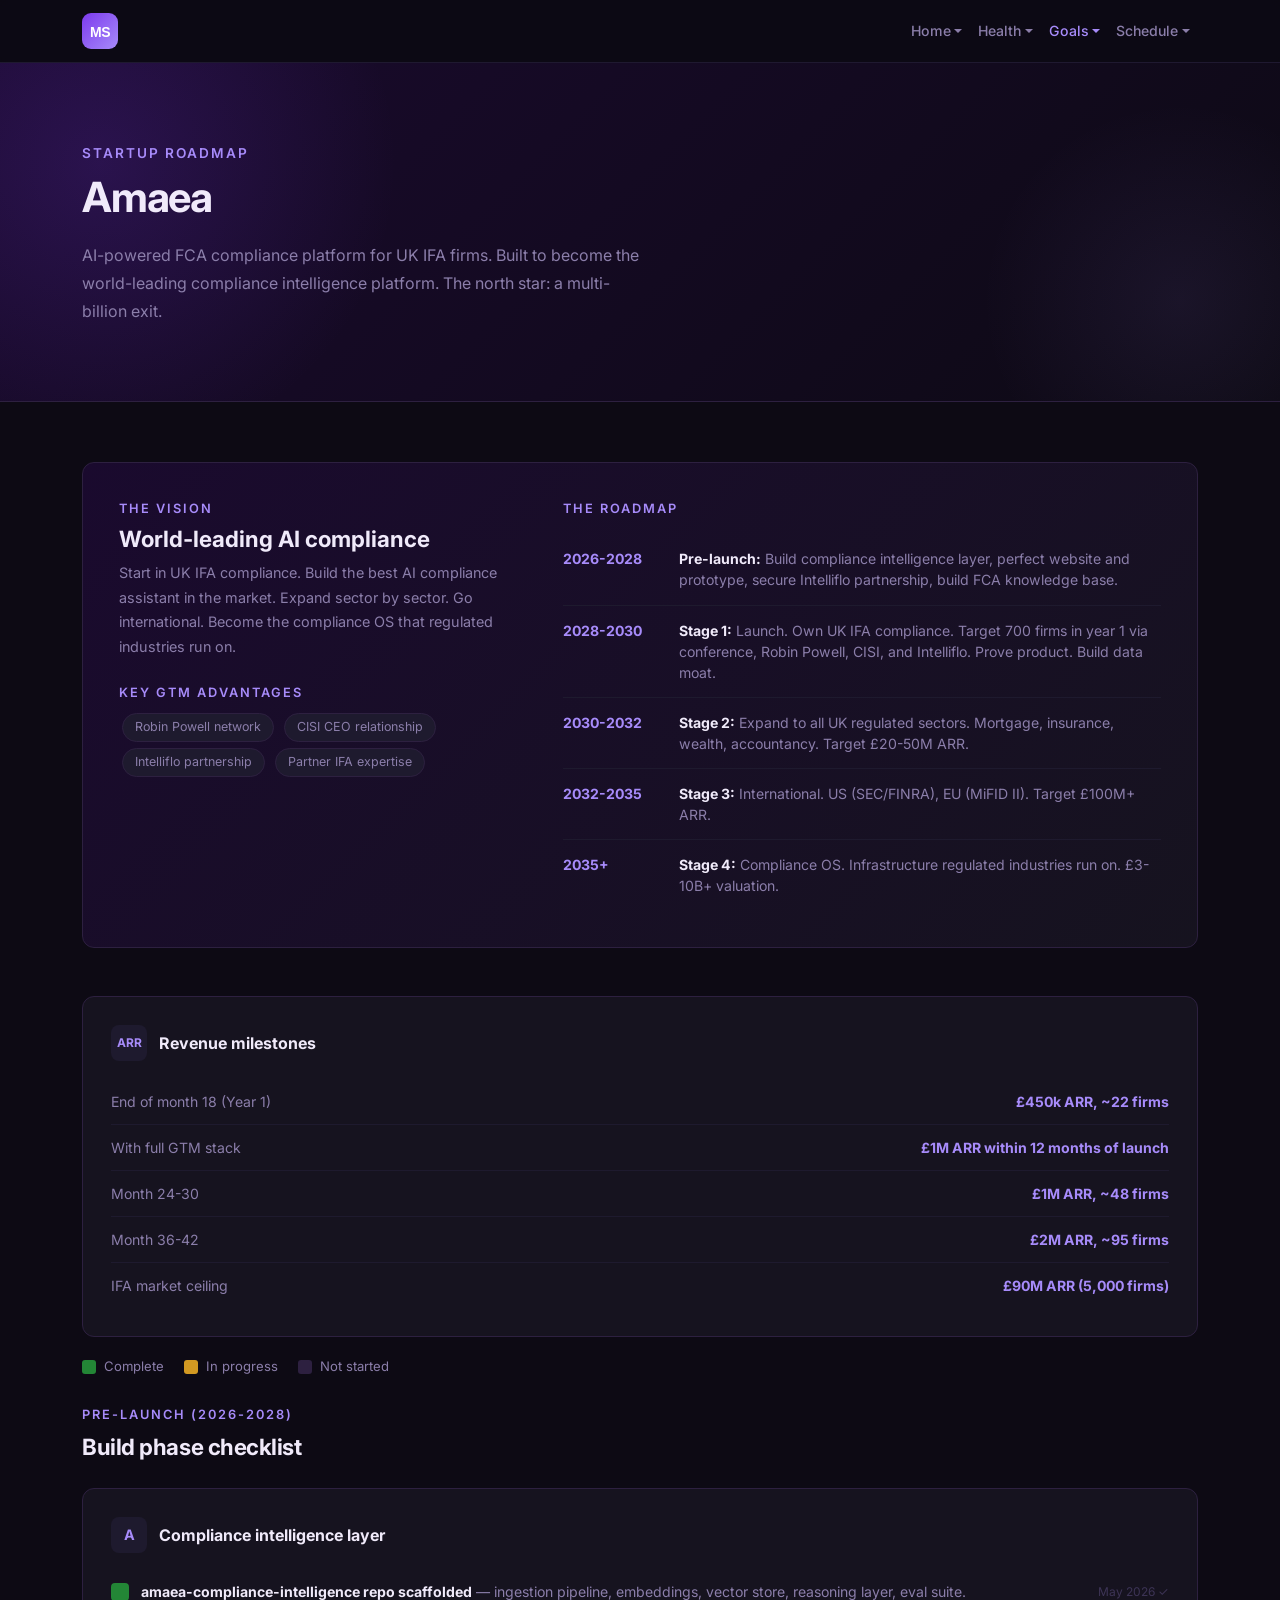
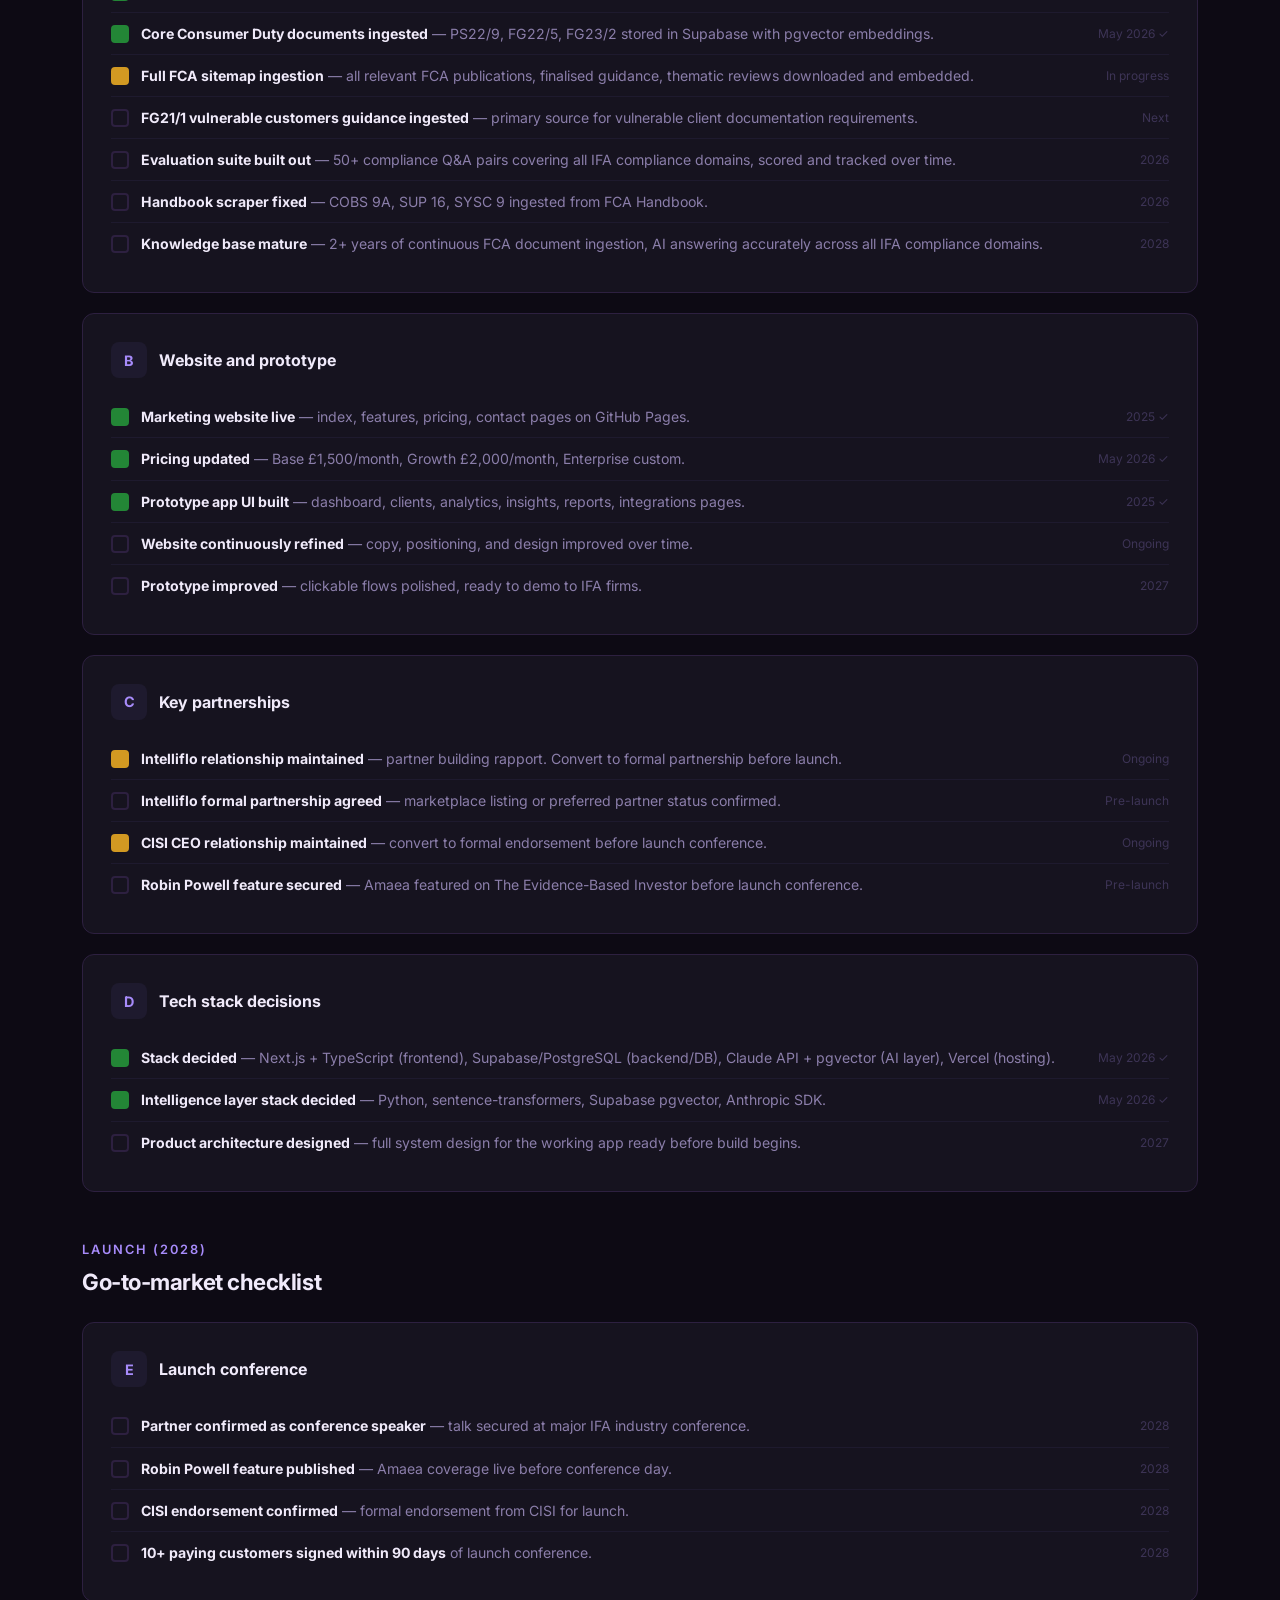
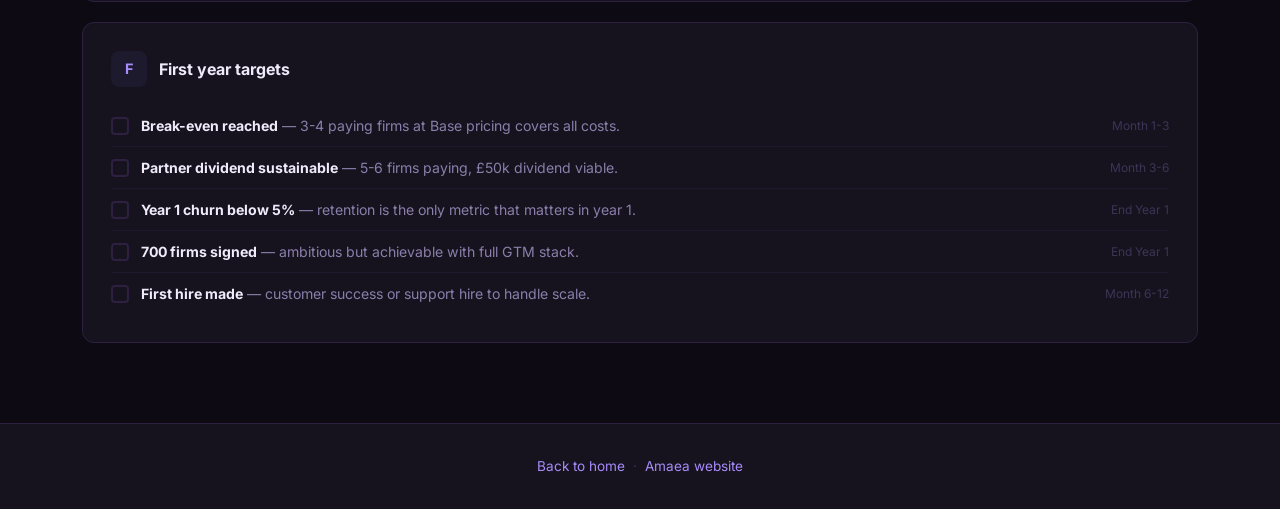
==== amaea.html @ 60f7d94a "Add Amaea goals page, update all navs, horizontal agent scroll, add amaea.md to memory grid" ====
<!DOCTYPE html>
<html lang="en">
<head>
  <meta charset="UTF-8"/>
  <meta name="viewport" content="width=device-width, initial-scale=1.0"/>
  <title>Amaea Goals, Milan Sajiv</title>
  <link rel="icon" href="data:image/svg+xml,<svg xmlns=%22http://www.w3.org/2000/svg%22 viewBox=%220 0 100 100%22><text y=%22.9em%22 font-size=%2290%22>🏦</text></svg>">
  <link href="https://cdn.jsdelivr.net/npm/bootstrap@5.3.0/dist/css/bootstrap.min.css" rel="stylesheet"/>
  <link href="https://fonts.googleapis.com/css2?family=Inter:wght@300;400;600;700&display=swap" rel="stylesheet"/>
  <link href="site.css" rel="stylesheet"/>
  <style>
    body { font-family: 'Inter', sans-serif; background-color: #0d0a14; color: #f0eafa; }
    .navbar { background-color: #16131f; border-bottom: 1px solid #2d2040; }
    .navbar-brand { color: #f0eafa !important; font-weight: 700; }
    .nav-link { color: #8b7eaa !important; font-size: 0.88rem; }
    .nav-link:hover, .nav-link.active { color: #a78bfa !important; }
    .navbar-toggler { border-color: #2d2040 !important; padding: 6px 10px; }
    .dropdown-menu { background-color: #16131f; border: 1px solid #2d2040; border-radius: 8px; padding: 6px; margin-top: 4px; }
    .dropdown-item { color: #8b7eaa; border-radius: 4px; font-size: 0.88rem; padding: 8px 14px; }
    .dropdown-item:hover, .dropdown-item:focus { background-color: #1e1a2e; color: #a78bfa; }
    .hero { background: linear-gradient(135deg, #1a0a2e 0%, #0d0a14 100%); padding: 80px 0 60px; border-bottom: 1px solid #2d2040; }
    .hero .eyebrow { color: #a78bfa; font-size: 0.85rem; font-weight: 600; text-transform: uppercase; letter-spacing: 2px; margin-bottom: 12px; }
    .hero h1 { font-size: 2.6rem; font-weight: 700; }
    .hero p { color: #8b7eaa; font-size: 1rem; max-width: 560px; margin-top: 12px; }
    section { padding: 60px 0; }
    .alt-bg { background-color: #16131f; border-top: 1px solid #2d2040; border-bottom: 1px solid #2d2040; }
    .section-label { color: #a78bfa; font-size: 0.8rem; font-weight: 600; text-transform: uppercase; letter-spacing: 2px; margin-bottom: 6px; }
    .section-title { font-size: 1.7rem; font-weight: 700; margin-bottom: 28px; }
    .checklist-group { background-color: #16131f; border: 1px solid #2d2040; border-radius: 12px; padding: 28px; margin-bottom: 20px; }
    .checklist-group .group-header { display: flex; align-items: center; gap: 12px; margin-bottom: 18px; }
    .group-letter { width: 36px; height: 36px; border-radius: 8px; background-color: #1e1a2e; color: #a78bfa; font-weight: 700; font-size: 0.9rem; display: flex; align-items: center; justify-content: center; flex-shrink: 0; }
    .group-title { font-size: 1rem; font-weight: 700; }
    .check-item { display: flex; align-items: flex-start; gap: 12px; padding: 10px 0; border-bottom: 1px solid #1e1a2e; }
    .check-item:last-child { border-bottom: none; }
    .check-box { width: 18px; height: 18px; border: 2px solid #2d2040; border-radius: 4px; flex-shrink: 0; margin-top: 2px; }
    .check-box.done { background-color: #238636; border-color: #238636; }
    .check-box.progress { background-color: #d29922; border-color: #d29922; }
    .check-text { font-size: 0.88rem; color: #8b7eaa; line-height: 1.5; flex: 1; }
    .check-text strong { color: #f0eafa; }
    .check-date { font-size: 0.75rem; color: #3d3456; white-space: nowrap; margin-left: 8px; margin-top: 2px; }
    .legend { display: flex; gap: 20px; margin-bottom: 28px; }
    .legend-item { display: flex; align-items: center; gap: 8px; font-size: 0.82rem; color: #8b7eaa; }
    .legend-dot { width: 14px; height: 14px; border-radius: 3px; }
    .vision-banner { background: linear-gradient(135deg, #1a0a2e 0%, #16131f 100%); border: 1px solid #2d2040; border-radius: 12px; padding: 36px; margin-bottom: 48px; }
    .vision-banner h2 { font-size: 1.4rem; font-weight: 700; margin-bottom: 4px; }
    .stage-item { display: flex; gap: 16px; padding: 14px 0; border-bottom: 1px solid #1e1a2e; font-size: 0.88rem; }
    .stage-item:last-child { border-bottom: none; }
    .stage-label { color: #a78bfa; font-weight: 700; min-width: 100px; }
    .stage-value { color: #8b7eaa; }
    .stage-value strong { color: #f0eafa; }
    .milestone-tag { background-color: #1e1a2e; color: #8b7eaa; border: 1px solid #2d2040; padding: 4px 12px; border-radius: 20px; font-size: 0.78rem; display: inline-block; margin: 3px; }
    .revenue-row { display: flex; justify-content: space-between; align-items: center; padding: 12px 0; border-bottom: 1px solid #1e1a2e; font-size: 0.88rem; }
    .revenue-row:last-child { border-bottom: none; }
    .revenue-label { color: #8b7eaa; }
    .revenue-value { color: #a78bfa; font-weight: 700; }
    footer { background-color: #16131f; border-top: 1px solid #2d2040; padding: 32px 0; text-align: center; }
    footer p { color: #3d3456; font-size: 0.85rem; margin: 0; }
    footer a { color: #a78bfa; text-decoration: none; }
  </style>
</head>
<body>

<nav class="navbar navbar-expand-lg sticky-top">
  <div class="container">
    <a class="navbar-brand" href="index.html"><svg width="36" height="36" viewBox="0 0 36 36" fill="none" xmlns="http://www.w3.org/2000/svg"><defs><linearGradient id="ms-grad" x1="0" y1="0" x2="36" y2="36" gradientUnits="userSpaceOnUse"><stop offset="0%" stop-color="#7c3aed"/><stop offset="100%" stop-color="#a78bfa"/></linearGradient></defs><rect width="36" height="36" rx="9" fill="url(#ms-grad)"/><text x="18" y="24" text-anchor="middle" fill="white" font-size="14" font-weight="700" font-family="-apple-system,sans-serif" letter-spacing="-0.5">MS</text></svg></a>
    <button class="navbar-toggler" type="button" data-bs-toggle="collapse" data-bs-target="#mainNav">
      <span style="display:block;width:20px;height:2px;background:#f0eafa;margin:4px 0;"></span>
      <span style="display:block;width:20px;height:2px;background:#f0eafa;margin:4px 0;"></span>
      <span style="display:block;width:20px;height:2px;background:#f0eafa;margin:4px 0;"></span>
    </button>
    <div class="collapse navbar-collapse" id="mainNav">
      <ul class="navbar-nav ms-auto">
        <li class="nav-item dropdown">
          <a class="nav-link dropdown-toggle" href="#" data-bs-toggle="dropdown">Home</a>
          <ul class="dropdown-menu dropdown-menu-end">
            <li><a class="dropdown-item" href="index.html">Home</a></li>
            <li><a class="dropdown-item" href="index.html#about">About</a></li>
            <li><a class="dropdown-item" href="index.html#system">AI System</a></li>
            <li><a class="dropdown-item" href="index.html#projects">Projects</a></li>
            <li><a class="dropdown-item" href="index.html#journey">Journey</a></li>
          </ul>
        </li>
        <li class="nav-item dropdown">
          <a class="nav-link dropdown-toggle" href="#" data-bs-toggle="dropdown">Health</a>
          <ul class="dropdown-menu dropdown-menu-end">
            <li><a class="dropdown-item" href="workout.html">Workout</a></li>
            <li><a class="dropdown-item" href="nutrition.html">Nutrition</a></li>
          </ul>
        </li>
        <li class="nav-item dropdown">
          <a class="nav-link dropdown-toggle active" href="#" data-bs-toggle="dropdown">Goals</a>
          <ul class="dropdown-menu dropdown-menu-end">
            <li><a class="dropdown-item" href="goals.html">Goals & Imperial Prep</a></li>
            <li><a class="dropdown-item" href="study.html">Study Plan</a></li>
            <li><a class="dropdown-item" href="amaea.html">Amaea</a></li>
          </ul>
        </li>
        <li class="nav-item dropdown">
          <a class="nav-link dropdown-toggle" href="#" data-bs-toggle="dropdown">Schedule</a>
          <ul class="dropdown-menu dropdown-menu-end">
            <li><a class="dropdown-item" href="schedule.html">Weekly Schedule</a></li>
            <li><a class="dropdown-item" href="progress.html">Progress</a></li>
          </ul>
        </li>
      </ul>
    </div>
  </div>
</nav>

<div class="hero">
  <div class="container">
    <div class="eyebrow">Startup Roadmap</div>
    <h1>Amaea</h1>
    <p>AI-powered FCA compliance platform for UK IFA firms. Built to become the world-leading compliance intelligence platform. The north star: a multi-billion exit.</p>
  </div>
</div>

<section>
  <div class="container">

    <!-- Vision banner -->
    <div class="vision-banner">
      <div class="row g-4">
        <div class="col-lg-5">
          <div class="section-label" style="margin-bottom:8px;">The vision</div>
          <h2>World-leading AI compliance</h2>
          <p style="color:#8b7eaa; font-size:0.9rem; margin-top:8px; line-height:1.7;">Start in UK IFA compliance. Build the best AI compliance assistant in the market. Expand sector by sector. Go international. Become the compliance OS that regulated industries run on.</p>
          <div class="mt-4">
            <div class="section-label" style="margin-bottom:8px;">Key GTM advantages</div>
            <span class="milestone-tag">Robin Powell network</span>
            <span class="milestone-tag">CISI CEO relationship</span>
            <span class="milestone-tag">Intelliflo partnership</span>
            <span class="milestone-tag">Partner IFA expertise</span>
          </div>
        </div>
        <div class="col-lg-7">
          <div class="section-label" style="margin-bottom:16px;">The roadmap</div>
          <div class="stage-item">
            <div class="stage-label">2026-2028</div>
            <div class="stage-value"><strong>Pre-launch:</strong> Build compliance intelligence layer, perfect website and prototype, secure Intelliflo partnership, build FCA knowledge base.</div>
          </div>
          <div class="stage-item">
            <div class="stage-label">2028-2030</div>
            <div class="stage-value"><strong>Stage 1:</strong> Launch. Own UK IFA compliance. Target 700 firms in year 1 via conference, Robin Powell, CISI, and Intelliflo. Prove product. Build data moat.</div>
          </div>
          <div class="stage-item">
            <div class="stage-label">2030-2032</div>
            <div class="stage-value"><strong>Stage 2:</strong> Expand to all UK regulated sectors. Mortgage, insurance, wealth, accountancy. Target £20-50M ARR.</div>
          </div>
          <div class="stage-item">
            <div class="stage-label">2032-2035</div>
            <div class="stage-value"><strong>Stage 3:</strong> International. US (SEC/FINRA), EU (MiFID II). Target £100M+ ARR.</div>
          </div>
          <div class="stage-item">
            <div class="stage-label">2035+</div>
            <div class="stage-value"><strong>Stage 4:</strong> Compliance OS. Infrastructure regulated industries run on. £3-10B+ valuation.</div>
          </div>
        </div>
      </div>
    </div>

    <!-- Revenue milestones -->
    <div class="checklist-group" style="margin-bottom:20px;">
      <div class="group-header"><div class="group-letter" style="font-size:0.75rem;">ARR</div><div class="group-title">Revenue milestones</div></div>
      <div class="revenue-row"><div class="revenue-label">End of month 18 (Year 1)</div><div class="revenue-value">£450k ARR, ~22 firms</div></div>
      <div class="revenue-row"><div class="revenue-label">With full GTM stack</div><div class="revenue-value">£1M ARR within 12 months of launch</div></div>
      <div class="revenue-row"><div class="revenue-label">Month 24-30</div><div class="revenue-value">£1M ARR, ~48 firms</div></div>
      <div class="revenue-row"><div class="revenue-label">Month 36-42</div><div class="revenue-value">£2M ARR, ~95 firms</div></div>
      <div class="revenue-row"><div class="revenue-label">IFA market ceiling</div><div class="revenue-value">£90M ARR (5,000 firms)</div></div>
    </div>

    <!-- Legend -->
    <div class="legend">
      <div class="legend-item"><div class="legend-dot" style="background:#238636;"></div>Complete</div>
      <div class="legend-item"><div class="legend-dot" style="background:#d29922;"></div>In progress</div>
      <div class="legend-item"><div class="legend-dot" style="background:#2d2040;"></div>Not started</div>
    </div>

    <!-- Pre-launch checklist -->
    <div class="section-label">Pre-launch (2026-2028)</div>
    <div class="section-title" style="font-size:1.4rem; margin-bottom:24px;">Build phase checklist</div>

    <div class="checklist-group">
      <div class="group-header"><div class="group-letter">A</div><div class="group-title">Compliance intelligence layer</div></div>
      <div class="check-item"><div class="check-box done"></div><div class="check-text"><strong>amaea-compliance-intelligence repo scaffolded</strong> — ingestion pipeline, embeddings, vector store, reasoning layer, eval suite.</div><div class="check-date">May 2026 ✓</div></div>
      <div class="check-item"><div class="check-box done"></div><div class="check-box done" style="display:none;"></div><div class="check-text"><strong>Core Consumer Duty documents ingested</strong> — PS22/9, FG22/5, FG23/2 stored in Supabase with pgvector embeddings.</div><div class="check-date">May 2026 ✓</div></div>
      <div class="check-item"><div class="check-box progress"></div><div class="check-text"><strong>Full FCA sitemap ingestion</strong> — all relevant FCA publications, finalised guidance, thematic reviews downloaded and embedded.</div><div class="check-date">In progress</div></div>
      <div class="check-item"><div class="check-box"></div><div class="check-text"><strong>FG21/1 vulnerable customers guidance ingested</strong> — primary source for vulnerable client documentation requirements.</div><div class="check-date">Next</div></div>
      <div class="check-item"><div class="check-box"></div><div class="check-text"><strong>Evaluation suite built out</strong> — 50+ compliance Q&A pairs covering all IFA compliance domains, scored and tracked over time.</div><div class="check-date">2026</div></div>
      <div class="check-item"><div class="check-box"></div><div class="check-text"><strong>Handbook scraper fixed</strong> — COBS 9A, SUP 16, SYSC 9 ingested from FCA Handbook.</div><div class="check-date">2026</div></div>
      <div class="check-item"><div class="check-box"></div><div class="check-text"><strong>Knowledge base mature</strong> — 2+ years of continuous FCA document ingestion, AI answering accurately across all IFA compliance domains.</div><div class="check-date">2028</div></div>
    </div>

    <div class="checklist-group">
      <div class="group-header"><div class="group-letter">B</div><div class="group-title">Website and prototype</div></div>
      <div class="check-item"><div class="check-box done"></div><div class="check-text"><strong>Marketing website live</strong> — index, features, pricing, contact pages on GitHub Pages.</div><div class="check-date">2025 ✓</div></div>
      <div class="check-item"><div class="check-box done"></div><div class="check-text"><strong>Pricing updated</strong> — Base £1,500/month, Growth £2,000/month, Enterprise custom.</div><div class="check-date">May 2026 ✓</div></div>
      <div class="check-item"><div class="check-box done"></div><div class="check-text"><strong>Prototype app UI built</strong> — dashboard, clients, analytics, insights, reports, integrations pages.</div><div class="check-date">2025 ✓</div></div>
      <div class="check-item"><div class="check-box"></div><div class="check-text"><strong>Website continuously refined</strong> — copy, positioning, and design improved over time.</div><div class="check-date">Ongoing</div></div>
      <div class="check-item"><div class="check-box"></div><div class="check-text"><strong>Prototype improved</strong> — clickable flows polished, ready to demo to IFA firms.</div><div class="check-date">2027</div></div>
    </div>

    <div class="checklist-group">
      <div class="group-header"><div class="group-letter">C</div><div class="group-title">Key partnerships</div></div>
      <div class="check-item"><div class="check-box progress"></div><div class="check-text"><strong>Intelliflo relationship maintained</strong> — partner building rapport. Convert to formal partnership before launch.</div><div class="check-date">Ongoing</div></div>
      <div class="check-item"><div class="check-box"></div><div class="check-text"><strong>Intelliflo formal partnership agreed</strong> — marketplace listing or preferred partner status confirmed.</div><div class="check-date">Pre-launch</div></div>
      <div class="check-item"><div class="check-box progress"></div><div class="check-text"><strong>CISI CEO relationship maintained</strong> — convert to formal endorsement before launch conference.</div><div class="check-date">Ongoing</div></div>
      <div class="check-item"><div class="check-box"></div><div class="check-text"><strong>Robin Powell feature secured</strong> — Amaea featured on The Evidence-Based Investor before launch conference.</div><div class="check-date">Pre-launch</div></div>
    </div>

    <div class="checklist-group">
      <div class="group-header"><div class="group-letter">D</div><div class="group-title">Tech stack decisions</div></div>
      <div class="check-item"><div class="check-box done"></div><div class="check-text"><strong>Stack decided</strong> — Next.js + TypeScript (frontend), Supabase/PostgreSQL (backend/DB), Claude API + pgvector (AI layer), Vercel (hosting).</div><div class="check-date">May 2026 ✓</div></div>
      <div class="check-item"><div class="check-box done"></div><div class="check-text"><strong>Intelligence layer stack decided</strong> — Python, sentence-transformers, Supabase pgvector, Anthropic SDK.</div><div class="check-date">May 2026 ✓</div></div>
      <div class="check-item"><div class="check-box"></div><div class="check-text"><strong>Product architecture designed</strong> — full system design for the working app ready before build begins.</div><div class="check-date">2027</div></div>
    </div>

    <!-- Launch checklist -->
    <div class="section-label" style="margin-top:48px;">Launch (2028)</div>
    <div class="section-title" style="font-size:1.4rem; margin-bottom:24px;">Go-to-market checklist</div>

    <div class="checklist-group">
      <div class="group-header"><div class="group-letter">E</div><div class="group-title">Launch conference</div></div>
      <div class="check-item"><div class="check-box"></div><div class="check-text"><strong>Partner confirmed as conference speaker</strong> — talk secured at major IFA industry conference.</div><div class="check-date">2028</div></div>
      <div class="check-item"><div class="check-box"></div><div class="check-text"><strong>Robin Powell feature published</strong> — Amaea coverage live before conference day.</div><div class="check-date">2028</div></div>
      <div class="check-item"><div class="check-box"></div><div class="check-text"><strong>CISI endorsement confirmed</strong> — formal endorsement from CISI for launch.</div><div class="check-date">2028</div></div>
      <div class="check-item"><div class="check-box"></div><div class="check-text"><strong>10+ paying customers signed within 90 days</strong> of launch conference.</div><div class="check-date">2028</div></div>
    </div>

    <div class="checklist-group">
      <div class="group-header"><div class="group-letter">F</div><div class="group-title">First year targets</div></div>
      <div class="check-item"><div class="check-box"></div><div class="check-text"><strong>Break-even reached</strong> — 3-4 paying firms at Base pricing covers all costs.</div><div class="check-date">Month 1-3</div></div>
      <div class="check-item"><div class="check-box"></div><div class="check-text"><strong>Partner dividend sustainable</strong> — 5-6 firms paying, £50k dividend viable.</div><div class="check-date">Month 3-6</div></div>
      <div class="check-item"><div class="check-box"></div><div class="check-text"><strong>Year 1 churn below 5%</strong> — retention is the only metric that matters in year 1.</div><div class="check-date">End Year 1</div></div>
      <div class="check-item"><div class="check-box"></div><div class="check-text"><strong>700 firms signed</strong> — ambitious but achievable with full GTM stack.</div><div class="check-date">End Year 1</div></div>
      <div class="check-item"><div class="check-box"></div><div class="check-text"><strong>First hire made</strong> — customer success or support hire to handle scale.</div><div class="check-date">Month 6-12</div></div>
    </div>

  </div>
</section>

<footer>
  <div class="container">
    <p><a href="index.html">Back to home</a> &nbsp;·&nbsp; <a href="https://amaea0002-dev.github.io/webpage" target="_blank">Amaea website</a></p>
  </div>
</footer>

<script src="https://cdn.jsdelivr.net/npm/bootstrap@5.3.0/dist/js/bootstrap.bundle.min.js"></script>
<script src="animations.js"></script>
</body>
</html>
---- site.css ----
/* ===========================
   Milan Sajiv — Shared Styles
   Dark purple · Apple aesthetic
   =========================== */

:root {
  --accent: #a78bfa;
  --accent-deep: #7c3aed;
  --accent-mid: #8b5cf6;
  --bg: #0d0a14;
  --bg-card: #16131f;
  --bg-secondary: #1e1a2e;
  --bg-inner: #120f1c;
  --border: rgba(167, 139, 250, 0.12);
  --border-solid: #2d2040;
  --text: #f0eafa;
  --muted: #8b7eaa;
  --very-muted: #3d3456;
  --success: #b48bfa;
  --warning: #d29922;
  --font: -apple-system, BlinkMacSystemFont, 'SF Pro Display', 'Inter', sans-serif;
}

/* === Reset & Base === */
* { scroll-behavior: smooth; box-sizing: border-box; }
body { font-family: var(--font); background-color: var(--bg); color: var(--text); margin: 0; -webkit-font-smoothing: antialiased; }

/* === Navbar === */
.navbar {
  background-color: rgba(13, 10, 20, 0.82) !important;
  backdrop-filter: saturate(180%) blur(20px);
  -webkit-backdrop-filter: saturate(180%) blur(20px);
  border-bottom: 1px solid var(--border) !important;
  transition: background-color 0.3s ease;
}
.navbar-brand { color: var(--text) !important; font-weight: 700; letter-spacing: -0.02em; }
.nav-link { color: var(--muted) !important; font-size: 0.88rem; font-weight: 500; transition: color 0.2s; }
.nav-link:hover, .nav-link.active { color: var(--accent) !important; }
.navbar-toggler { border-color: var(--border-solid) !important; padding: 6px 10px; }
.dropdown-menu {
  background-color: rgba(22, 19, 31, 0.95);
  backdrop-filter: blur(20px);
  -webkit-backdrop-filter: blur(20px);
  border: 1px solid var(--border);
  border-radius: 12px;
  padding: 8px;
  margin-top: 8px;
  box-shadow: 0 8px 32px rgba(0,0,0,0.4), 0 0 0 1px var(--border);
}
.dropdown-item { color: var(--muted); border-radius: 8px; font-size: 0.88rem; padding: 9px 14px; transition: all 0.15s; font-weight: 500; }
.dropdown-item:hover, .dropdown-item:focus { background-color: var(--bg-secondary); color: var(--accent); }

/* === Hero === */
.hero {
  padding: 110px 0 90px;
  border-bottom: 1px solid var(--border);
  position: relative;
  overflow: hidden;
}
.hero::before {
  content: '';
  position: absolute;
  top: -200px;
  left: -200px;
  width: 600px;
  height: 600px;
  background: radial-gradient(circle, rgba(124, 58, 237, 0.18) 0%, transparent 70%);
  pointer-events: none;
}
.hero::after {
  content: '';
  position: absolute;
  bottom: -100px;
  right: -100px;
  width: 400px;
  height: 400px;
  background: radial-gradient(circle, rgba(167, 139, 250, 0.08) 0%, transparent 70%);
  pointer-events: none;
}
.hero .eyebrow {
  color: var(--accent);
  font-size: 0.82rem;
  font-weight: 600;
  text-transform: uppercase;
  letter-spacing: 3px;
  margin-bottom: 16px;
}
.hero h1 {
  font-size: 3.4rem;
  font-weight: 700;
  line-height: 1.1;
  letter-spacing: -0.03em;
  margin-bottom: 20px;
}
.hero h1 span { color: var(--accent); }
.hero p { font-size: 1.1rem; color: var(--muted); max-width: 560px; line-height: 1.75; }

/* === Sections === */
section { padding: 80px 0; }
.alt-bg { background-color: var(--bg-card); border-top: 1px solid var(--border); border-bottom: 1px solid var(--border); }
.section-label { color: var(--accent); font-size: 0.78rem; font-weight: 600; text-transform: uppercase; letter-spacing: 3px; margin-bottom: 8px; }
.section-title { font-size: 2rem; font-weight: 700; letter-spacing: -0.02em; margin-bottom: 8px; }
.section-sub { color: var(--muted); font-size: 0.95rem; margin-bottom: 48px; }

/* === Cards === */
.card-dark {
  background-color: var(--bg-card);
  border: 1px solid var(--border);
  border-radius: 16px;
  padding: 28px;
  height: 100%;
  transition: border-color 0.3s ease, transform 0.3s ease, box-shadow 0.3s ease;
}
.card-dark:hover {
  border-color: rgba(167, 139, 250, 0.35);
  transform: translateY(-2px);
  box-shadow: 0 8px 32px rgba(124, 58, 237, 0.12);
}
.card-dark h3 { color: var(--text); font-weight: 600; letter-spacing: -0.01em; }
.card-dark p, .card-dark li { color: var(--muted); font-size: 0.9rem; line-height: 1.65; }
.card-label { color: var(--accent); font-size: 0.72rem; font-weight: 600; text-transform: uppercase; letter-spacing: 2px; margin-bottom: 8px; }

/* === Buttons === */
.btn-main {
  background: linear-gradient(135deg, var(--accent-deep) 0%, var(--accent-mid) 100%);
  border: none;
  color: #fff;
  padding: 12px 28px;
  border-radius: 980px;
  font-weight: 600;
  text-decoration: none;
  display: inline-block;
  margin-right: 12px;
  font-size: 0.92rem;
  letter-spacing: -0.01em;
  transition: all 0.3s cubic-bezier(0.16, 1, 0.3, 1);
  box-shadow: 0 0 20px rgba(124, 58, 237, 0.3);
}
.btn-main:hover {
  color: #fff;
  transform: scale(1.03);
  box-shadow: 0 0 30px rgba(124, 58, 237, 0.45);
}
.btn-ghost {
  background-color: transparent;
  border: 1px solid var(--border-solid);
  color: var(--text);
  padding: 12px 28px;
  border-radius: 980px;
  font-weight: 600;
  text-decoration: none;
  display: inline-block;
  font-size: 0.92rem;
  letter-spacing: -0.01em;
  transition: all 0.3s cubic-bezier(0.16, 1, 0.3, 1);
}
.btn-ghost:hover { background-color: var(--bg-secondary); color: var(--accent); border-color: var(--accent); }

/* === Stat strip === */
.stat-strip { background-color: var(--bg-card); border-top: 1px solid var(--border); border-bottom: 1px solid var(--border); padding: 44px 0; }
.stat-box { text-align: center; }
.stat-box .number { font-size: 2.4rem; font-weight: 700; color: var(--accent); letter-spacing: -0.03em; }
.stat-box .label { color: var(--muted); font-size: 0.82rem; margin-top: 6px; }

/* === Badge tags === */
.badge-tech { background-color: var(--bg-secondary); color: var(--muted); border: 1px solid var(--border-solid); padding: 5px 13px; border-radius: 980px; font-size: 0.78rem; display: inline-block; margin: 3px; font-weight: 500; }
.agent-tag { background-color: var(--bg-inner); border: 1px solid var(--border-solid); color: var(--muted); padding: 3px 10px; border-radius: 6px; font-size: 0.75rem; margin-right: 4px; margin-bottom: 4px; display: inline-block; }

/* === Scroll animations === */
.fade-up {
  opacity: 0;
  transform: translateY(28px);
  transition: opacity 0.75s cubic-bezier(0.16, 1, 0.3, 1), transform 0.75s cubic-bezier(0.16, 1, 0.3, 1);
}
.fade-up.visible { opacity: 1; transform: translateY(0); }

.fade-in {
  opacity: 0;
  transition: opacity 0.85s ease;
}
.fade-in.visible { opacity: 1; }

/* Stagger children */
.stagger > *:nth-child(1) { transition-delay: 0s; }
.stagger > *:nth-child(2) { transition-delay: 0.08s; }
.stagger > *:nth-child(3) { transition-delay: 0.16s; }
.stagger > *:nth-child(4) { transition-delay: 0.24s; }
.stagger > *:nth-child(5) { transition-delay: 0.32s; }

/* === Footer === */
footer { background-color: var(--bg-card); border-top: 1px solid var(--border); padding: 48px 0; }
footer p { color: var(--very-muted); font-size: 0.85rem; margin: 0; }
footer a { color: var(--accent); text-decoration: none; transition: opacity 0.2s; }
footer a:hover { opacity: 0.7; }

/* === Shared hero (non-index pages) === */
.hero-sub { padding: 80px 0 60px; border-bottom: 1px solid var(--border); position: relative; overflow: hidden; }
.hero-sub::before { content: ''; position: absolute; top: -150px; left: -100px; width: 400px; height: 400px; background: radial-gradient(circle, rgba(124, 58, 237, 0.12) 0%, transparent 70%); pointer-events: none; }

/* === Shared nav bar for non-index (sub-page hero) === */
.hero-sub .eyebrow { color: var(--accent); font-size: 0.82rem; font-weight: 600; text-transform: uppercase; letter-spacing: 3px; margin-bottom: 12px; }
.hero-sub h1 { font-size: 2.8rem; font-weight: 700; letter-spacing: -0.03em; }
.hero-sub p { color: var(--muted); font-size: 1rem; max-width: 560px; margin-top: 12px; line-height: 1.7; }
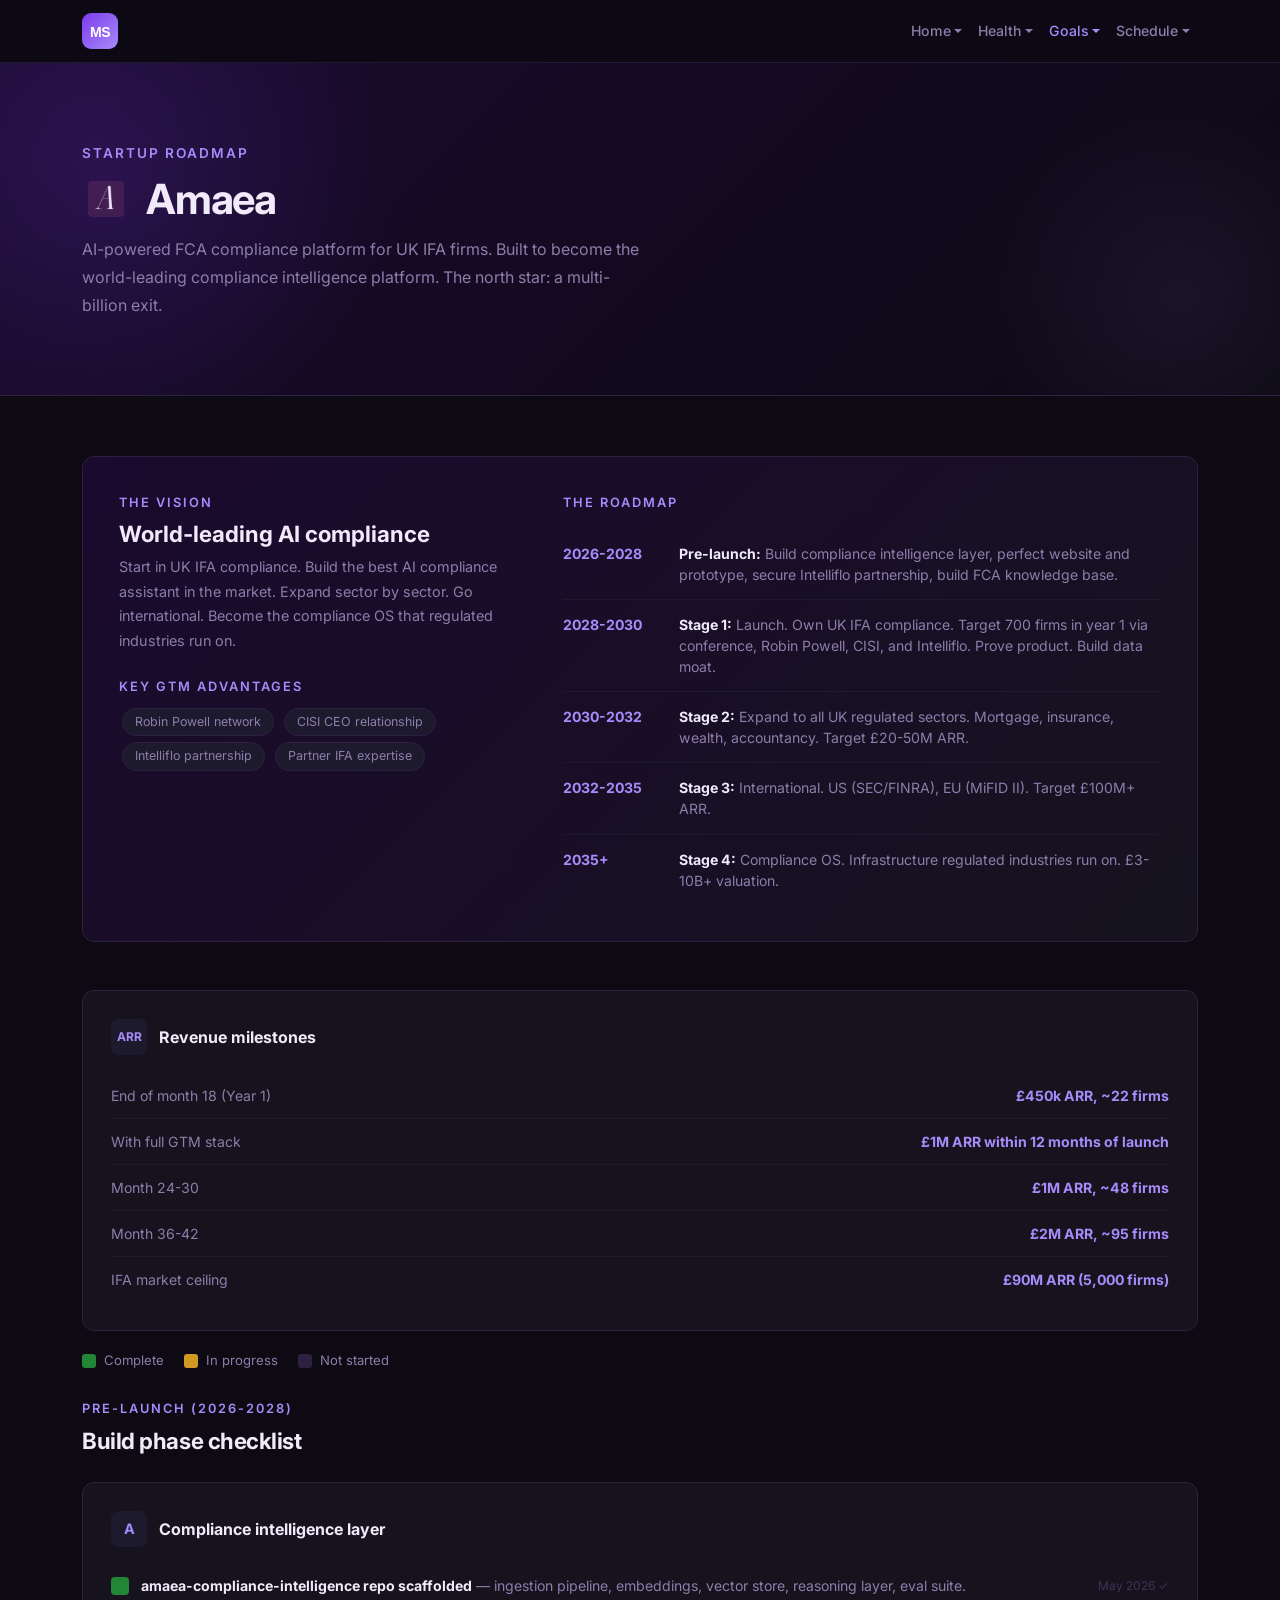
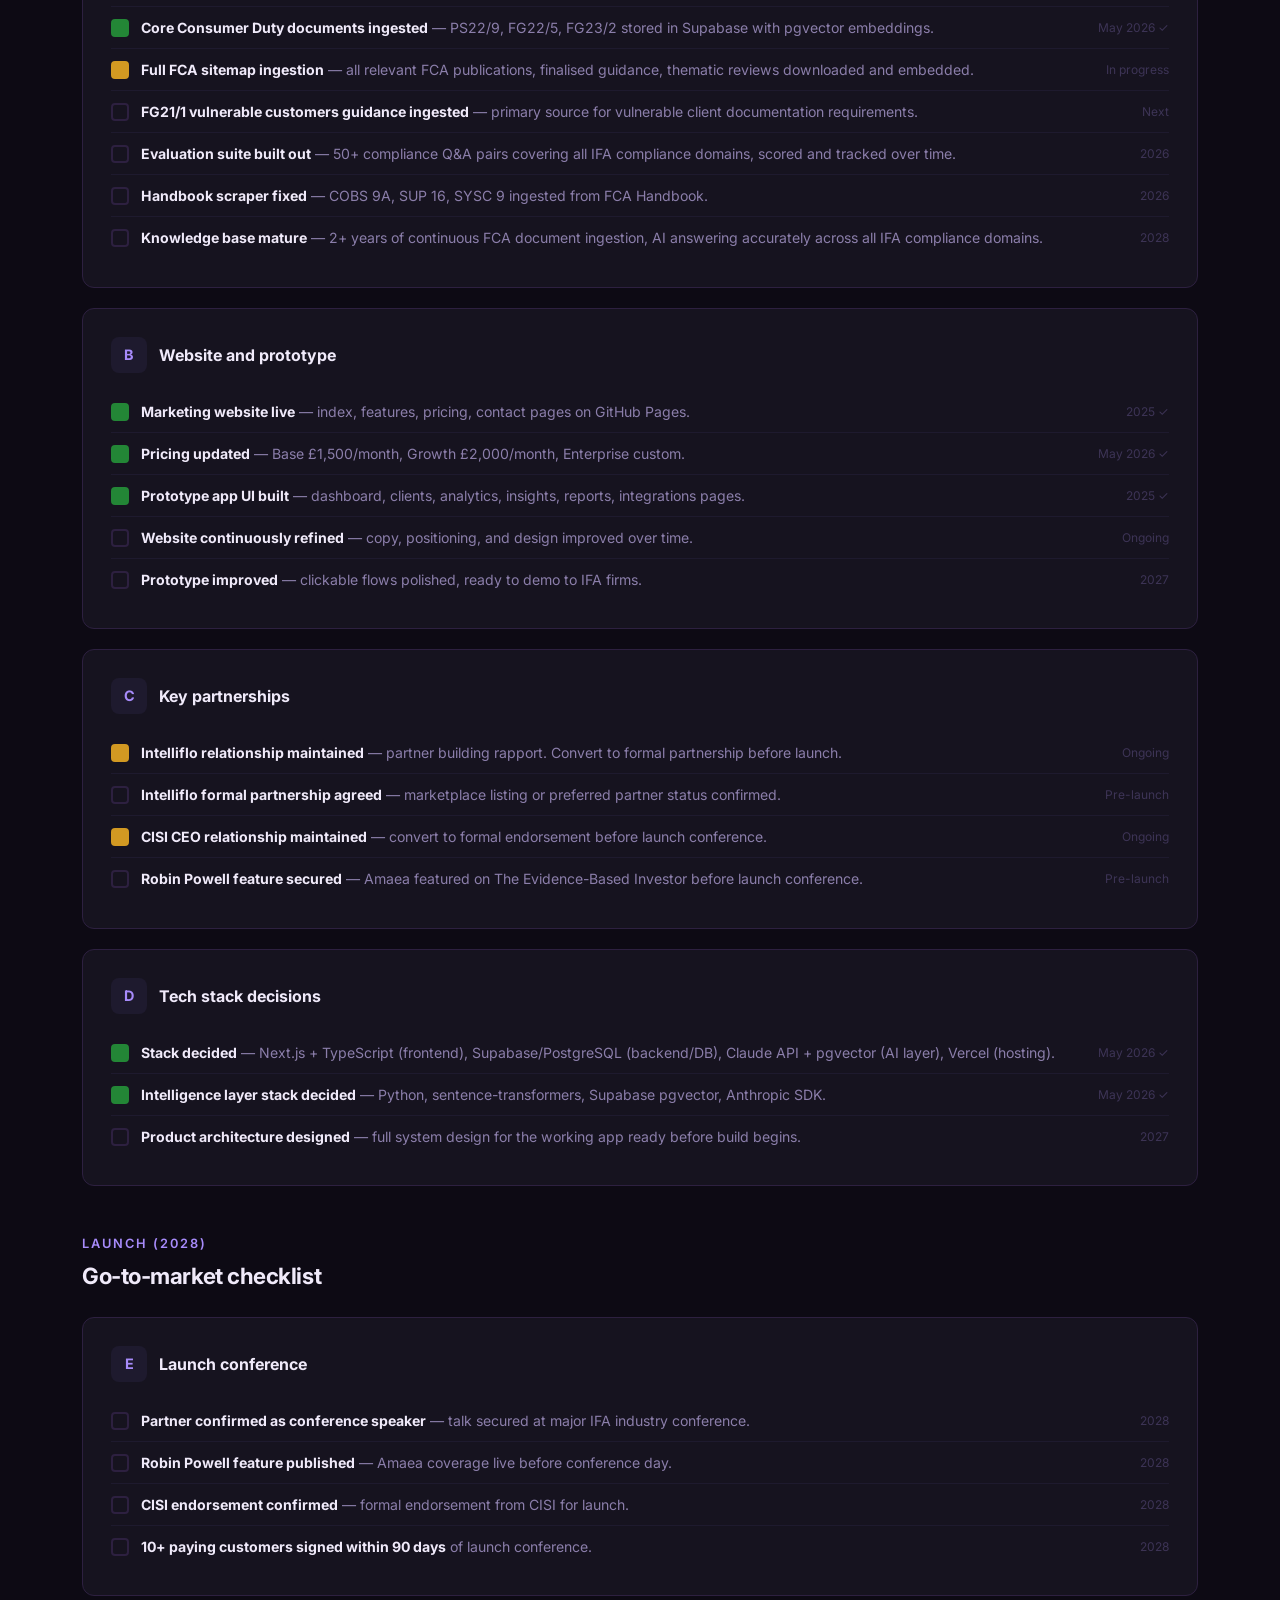
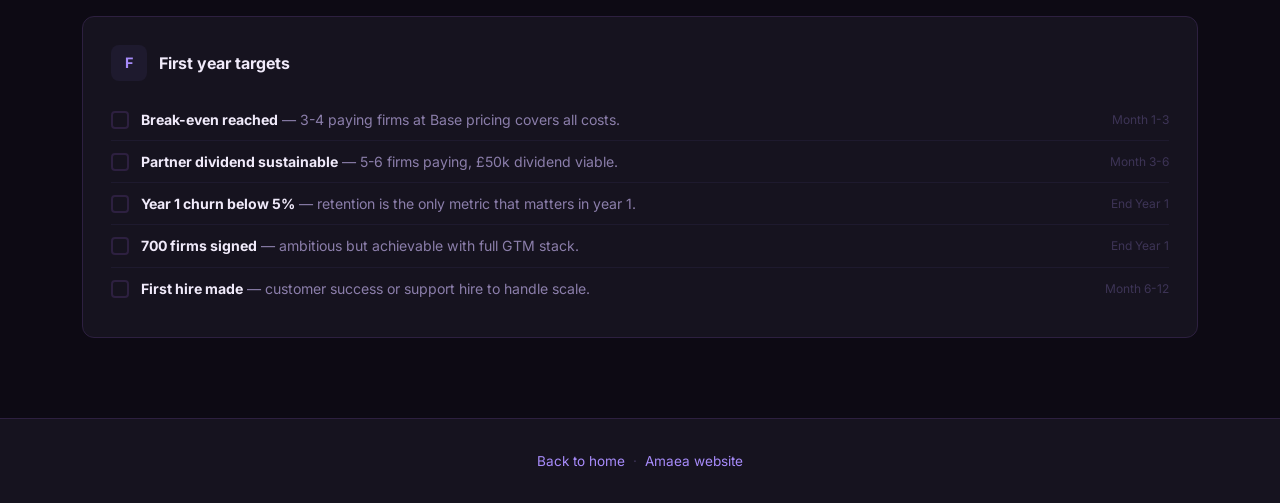
==== commit 44a77e10: "Add Amaea logo to agent card and amaea page hero" ====
--- a/amaea.html
+++ b/amaea.html
@@ -110,7 +110,10 @@
 <div class="hero">
   <div class="container">
     <div class="eyebrow">Startup Roadmap</div>
-    <h1>Amaea</h1>
+    <div style="display:flex;align-items:center;gap:16px;margin-bottom:12px;">
+      <img src="assets/amaea-logo.png" alt="Amaea" style="width:48px;height:48px;object-fit:contain;border-radius:10px;background:#1a0a2e;padding:6px;">
+      <h1 style="margin:0;">Amaea</h1>
+    </div>
     <p>AI-powered FCA compliance platform for UK IFA firms. Built to become the world-leading compliance intelligence platform. The north star: a multi-billion exit.</p>
   </div>
 </div>
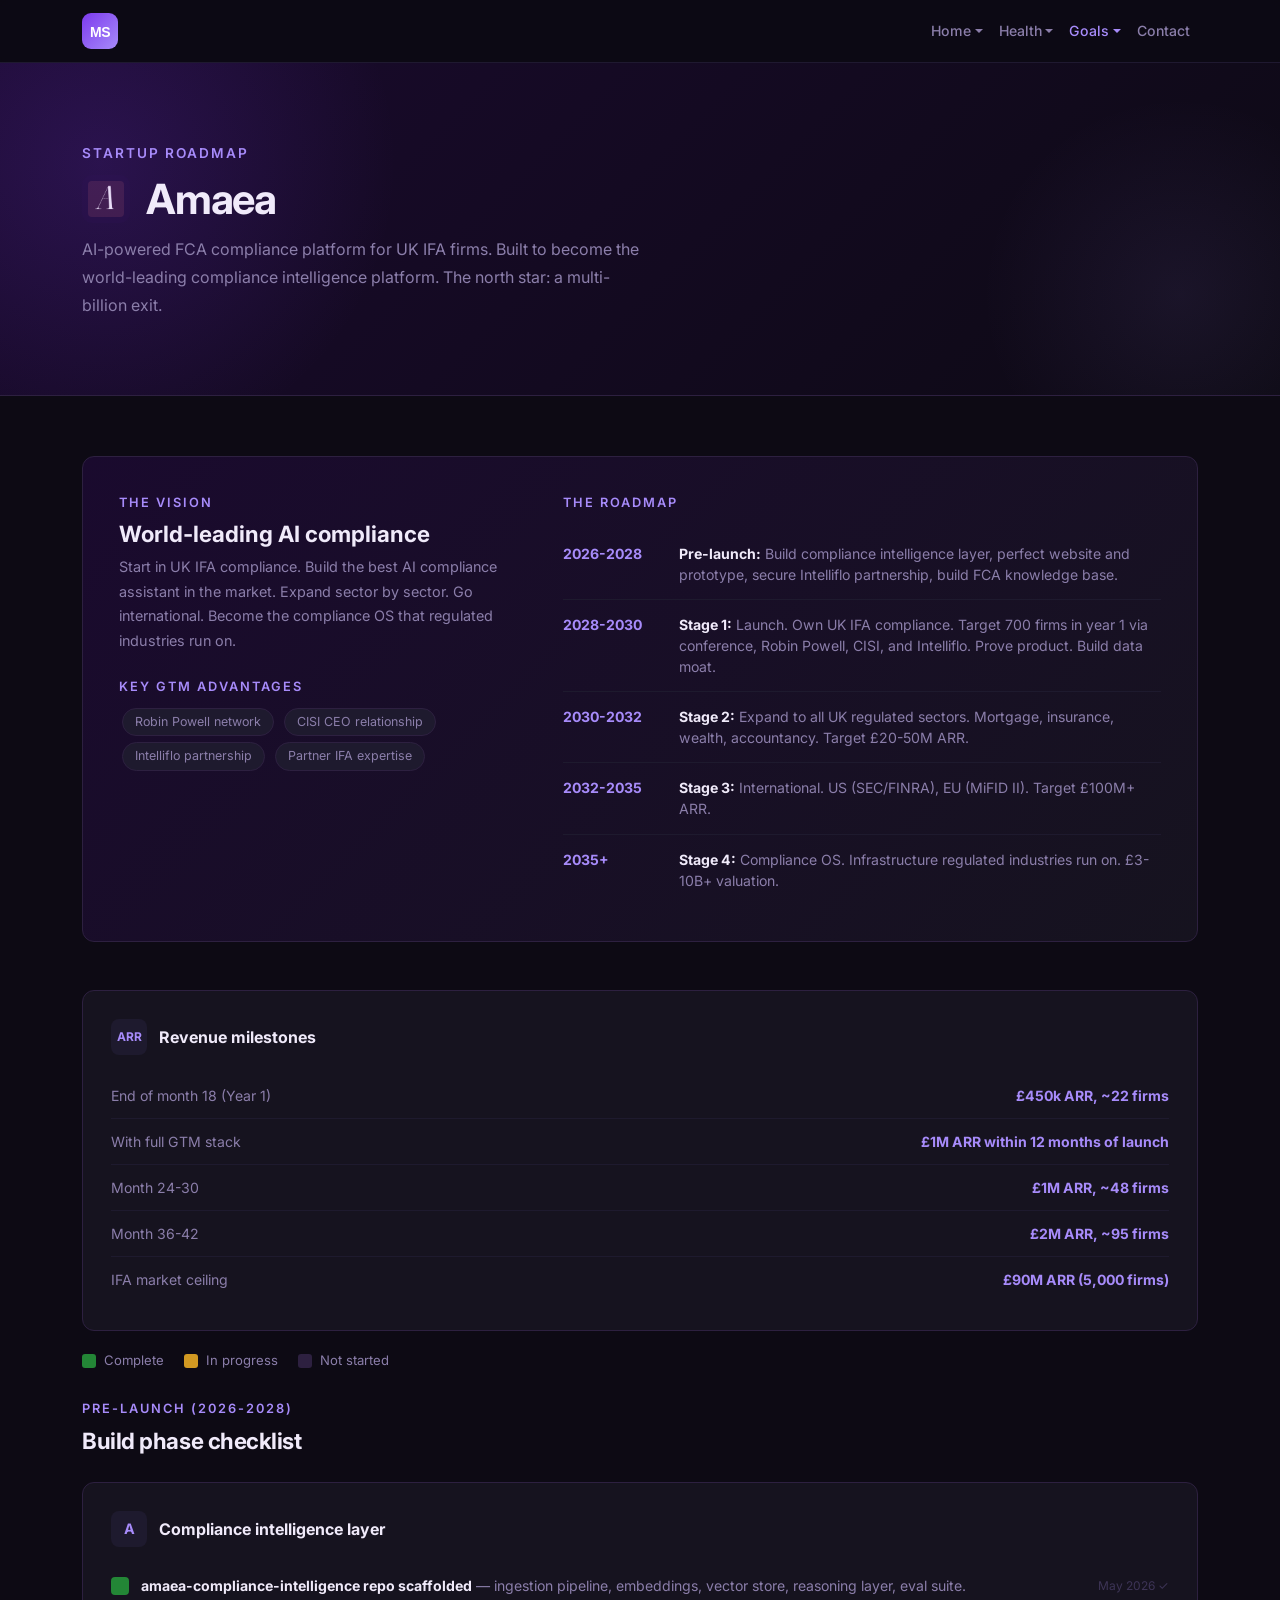
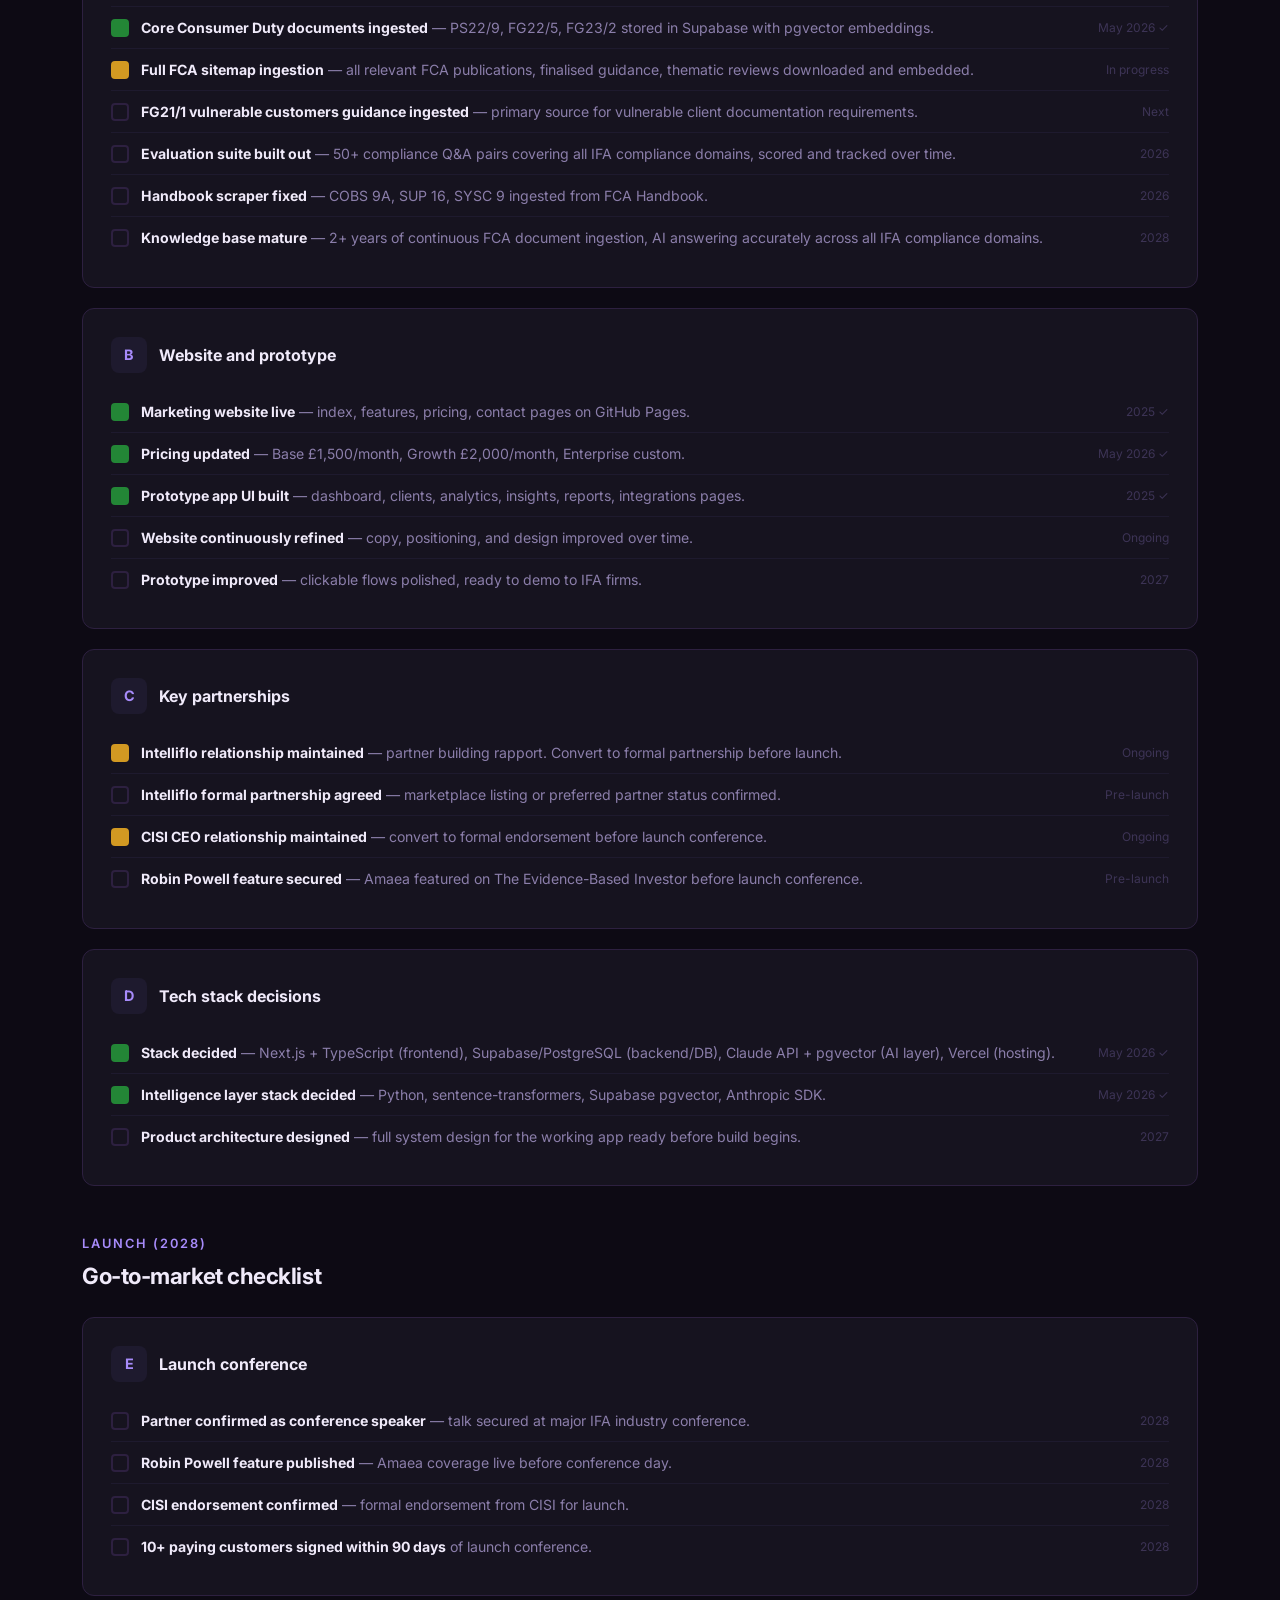
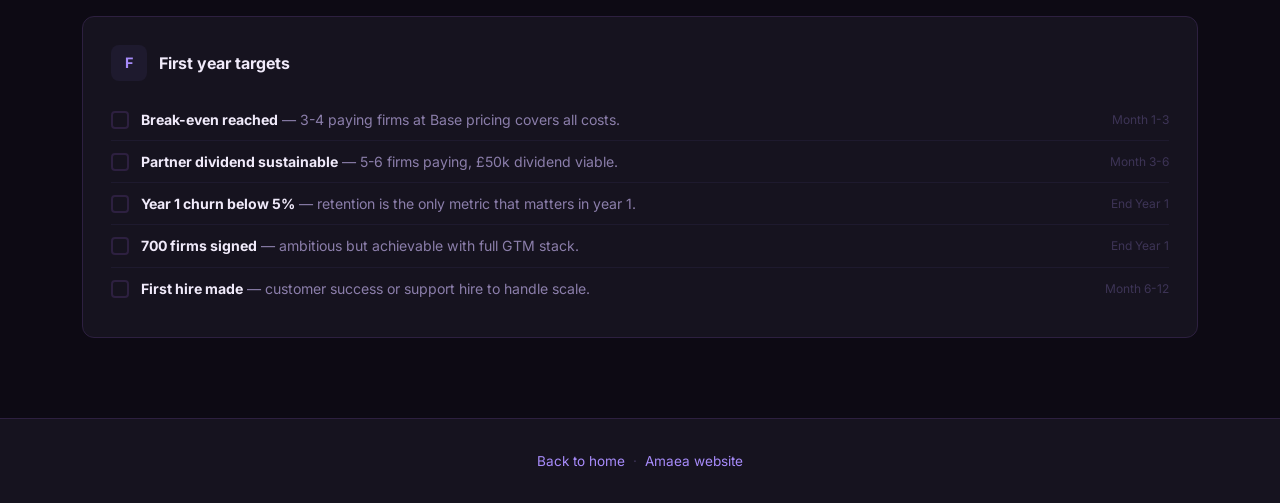
==== commit b64b3e95: "Remove Health/Schedule from nav, add Contact, update hero/stats, flip indicator, auto-reflip" ====
--- a/amaea.html
+++ b/amaea.html
@@ -95,12 +95,8 @@
             <li><a class="dropdown-item" href="amaea.html">Amaea</a></li>
           </ul>
         </li>
-        <li class="nav-item dropdown">
-          <a class="nav-link dropdown-toggle" href="#" data-bs-toggle="dropdown">Schedule</a>
-          <ul class="dropdown-menu dropdown-menu-end">
-            <li><a class="dropdown-item" href="schedule.html">Weekly Schedule</a></li>
-            <li><a class="dropdown-item" href="progress.html">Progress</a></li>
-          </ul>
+        <li class="nav-item">
+          <a class="nav-link" href="mailto:milansajiv0@gmail.com">Contact</a>
         </li>
       </ul>
     </div>
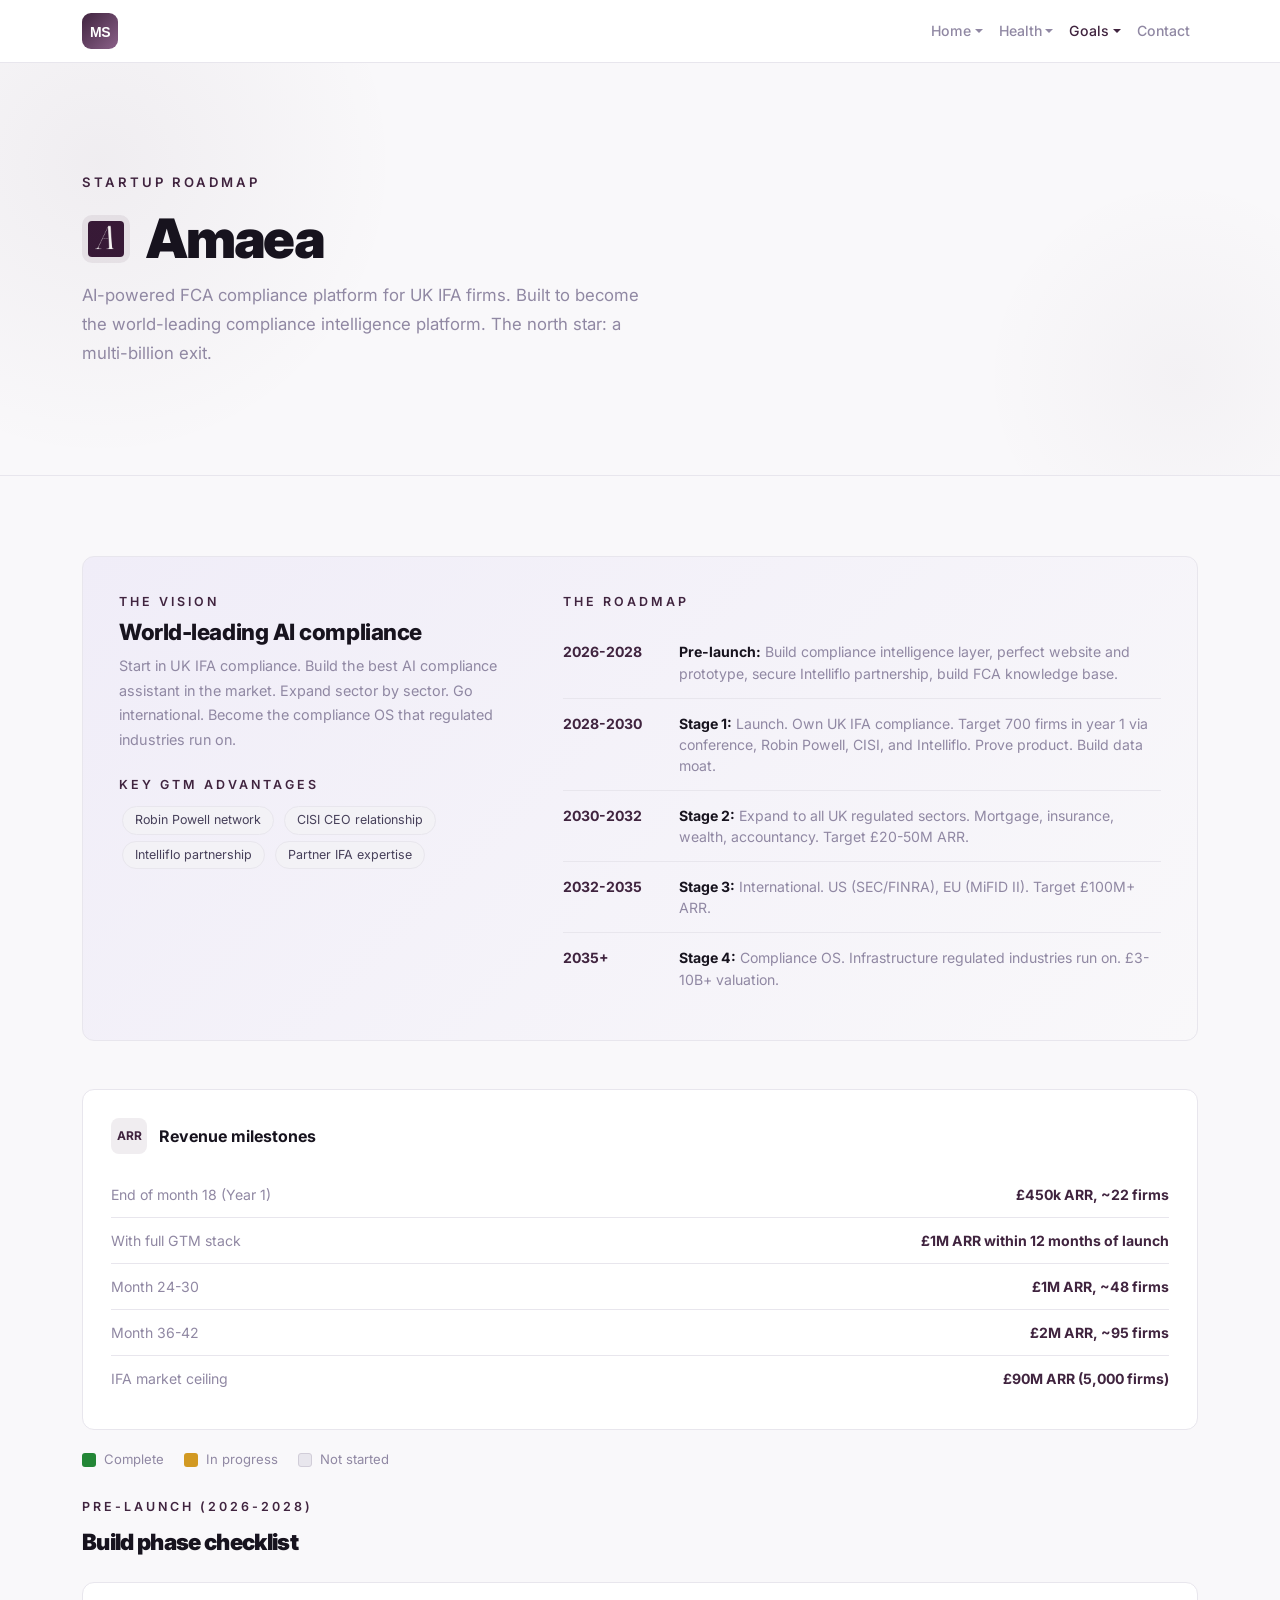
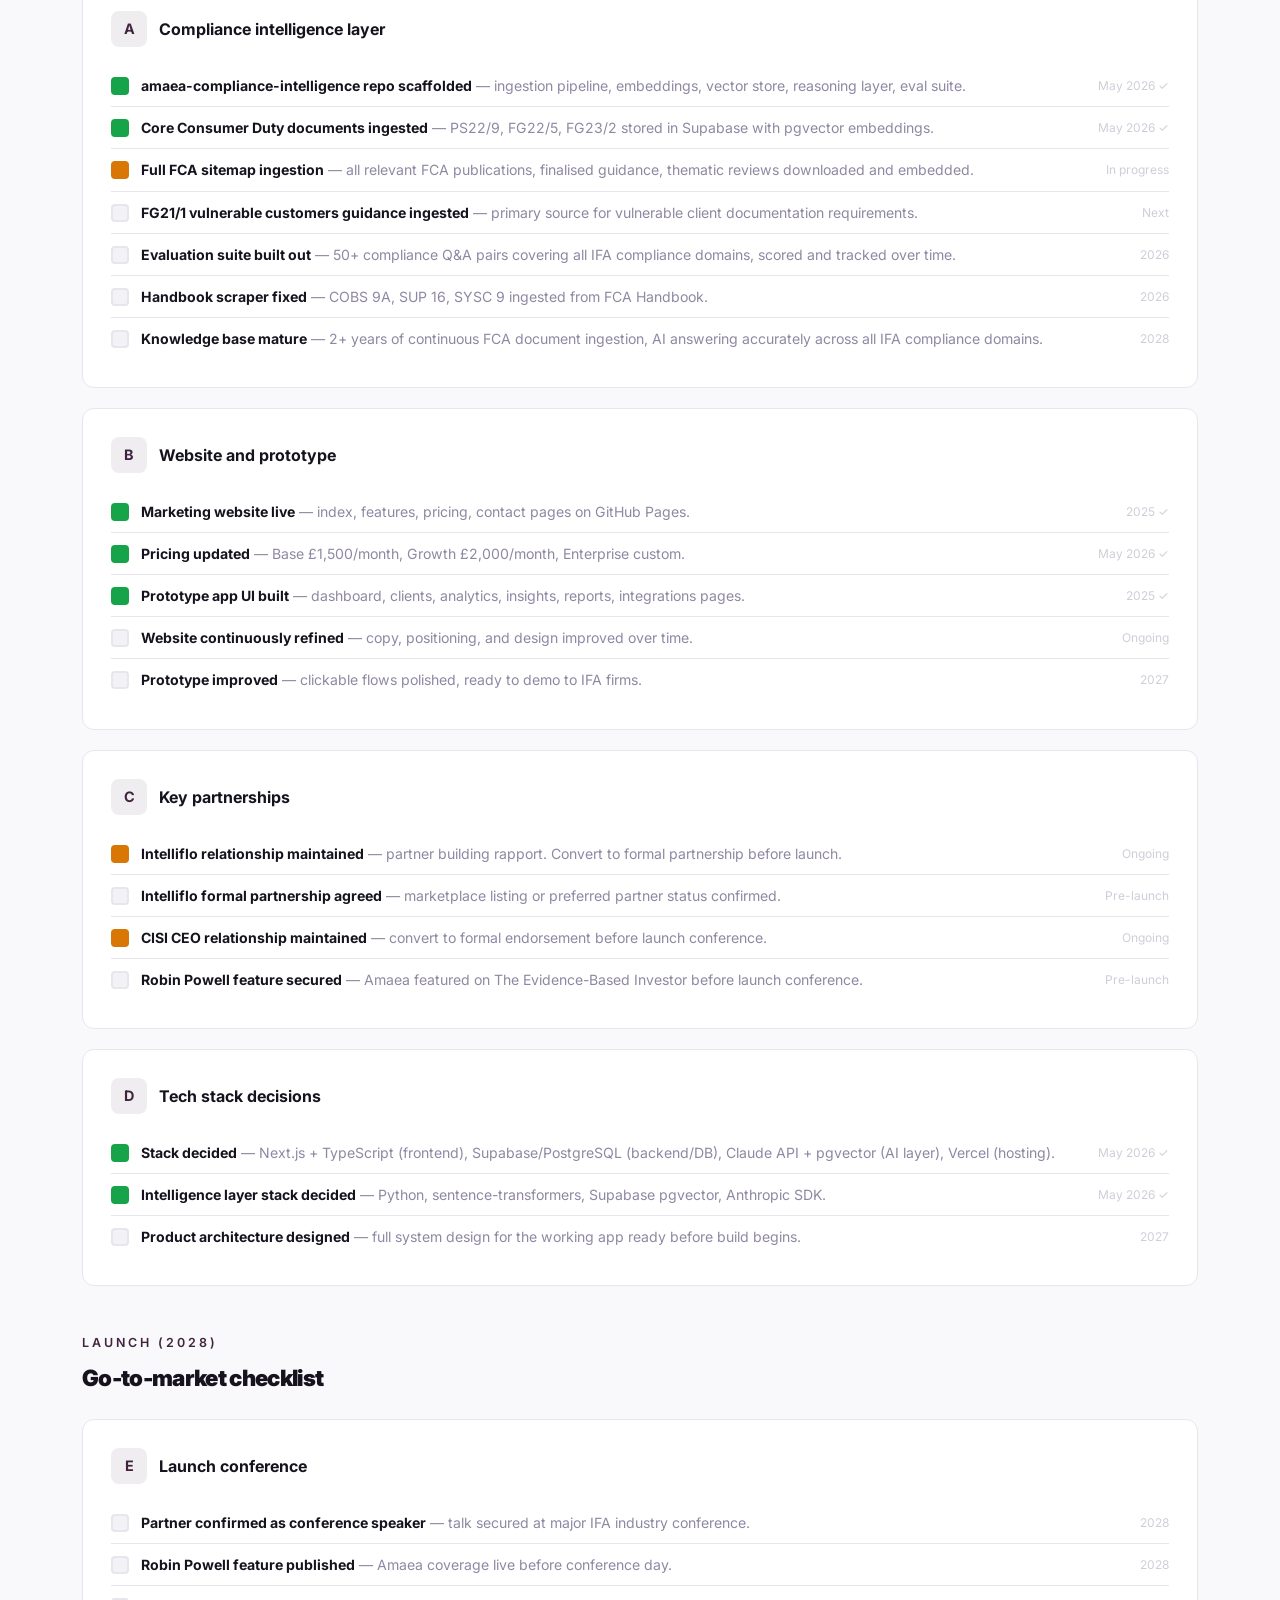
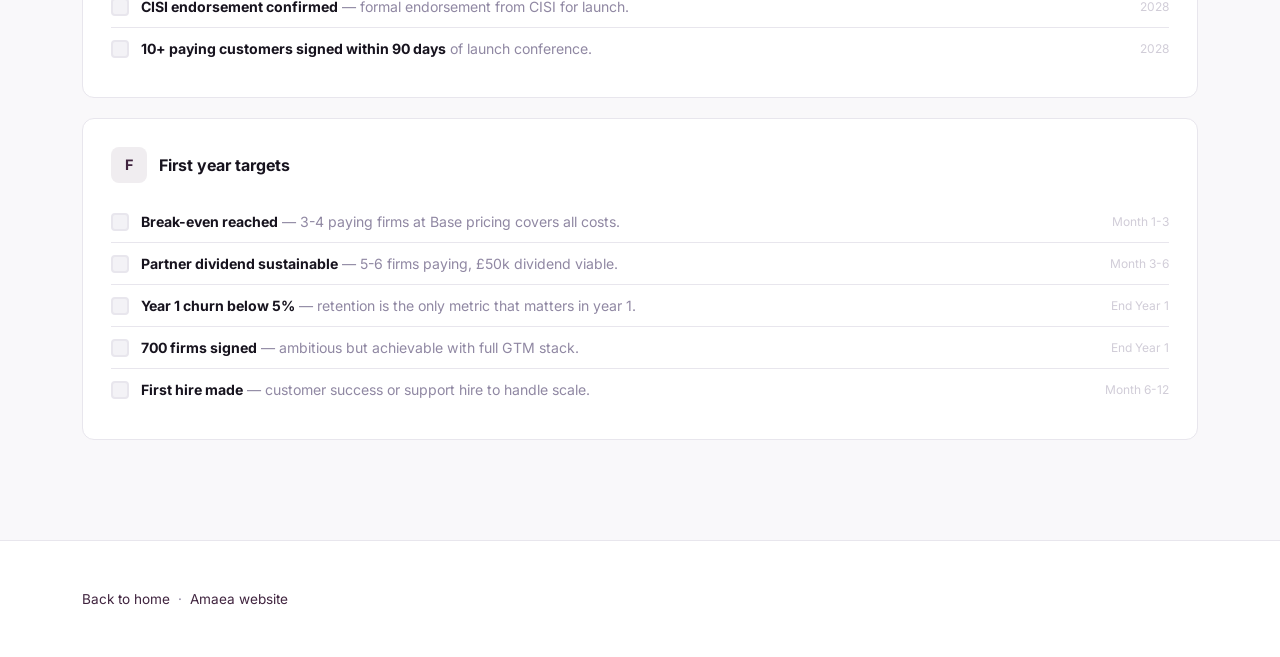
==== commit 3fd2963b: "redesign: apply Amaea light-mode aesthetic to professional portfolio Replaces dark purple (#0d0a14) " ====
--- a/amaea.html
+++ b/amaea.html
@@ -6,67 +6,18 @@
   <title>Amaea Goals, Milan Sajiv</title>
   <link rel="icon" href="data:image/svg+xml,<svg xmlns=%22http://www.w3.org/2000/svg%22 viewBox=%220 0 100 100%22><text y=%22.9em%22 font-size=%2290%22>🏦</text></svg>">
   <link href="https://cdn.jsdelivr.net/npm/bootstrap@5.3.0/dist/css/bootstrap.min.css" rel="stylesheet"/>
-  <link href="https://fonts.googleapis.com/css2?family=Inter:wght@300;400;600;700&display=swap" rel="stylesheet"/>
+  <link href="https://fonts.googleapis.com/css2?family=Inter:wght@300;400;600;700;900&display=swap" rel="stylesheet"/>
   <link href="site.css" rel="stylesheet"/>
-  <style>
-    body { font-family: 'Inter', sans-serif; background-color: #0d0a14; color: #f0eafa; }
-    .navbar { background-color: #16131f; border-bottom: 1px solid #2d2040; }
-    .navbar-brand { color: #f0eafa !important; font-weight: 700; }
-    .nav-link { color: #8b7eaa !important; font-size: 0.88rem; }
-    .nav-link:hover, .nav-link.active { color: #a78bfa !important; }
-    .navbar-toggler { border-color: #2d2040 !important; padding: 6px 10px; }
-    .dropdown-menu { background-color: #16131f; border: 1px solid #2d2040; border-radius: 8px; padding: 6px; margin-top: 4px; }
-    .dropdown-item { color: #8b7eaa; border-radius: 4px; font-size: 0.88rem; padding: 8px 14px; }
-    .dropdown-item:hover, .dropdown-item:focus { background-color: #1e1a2e; color: #a78bfa; }
-    .hero { background: linear-gradient(135deg, #1a0a2e 0%, #0d0a14 100%); padding: 80px 0 60px; border-bottom: 1px solid #2d2040; }
-    .hero .eyebrow { color: #a78bfa; font-size: 0.85rem; font-weight: 600; text-transform: uppercase; letter-spacing: 2px; margin-bottom: 12px; }
-    .hero h1 { font-size: 2.6rem; font-weight: 700; }
-    .hero p { color: #8b7eaa; font-size: 1rem; max-width: 560px; margin-top: 12px; }
-    section { padding: 60px 0; }
-    .alt-bg { background-color: #16131f; border-top: 1px solid #2d2040; border-bottom: 1px solid #2d2040; }
-    .section-label { color: #a78bfa; font-size: 0.8rem; font-weight: 600; text-transform: uppercase; letter-spacing: 2px; margin-bottom: 6px; }
-    .section-title { font-size: 1.7rem; font-weight: 700; margin-bottom: 28px; }
-    .checklist-group { background-color: #16131f; border: 1px solid #2d2040; border-radius: 12px; padding: 28px; margin-bottom: 20px; }
-    .checklist-group .group-header { display: flex; align-items: center; gap: 12px; margin-bottom: 18px; }
-    .group-letter { width: 36px; height: 36px; border-radius: 8px; background-color: #1e1a2e; color: #a78bfa; font-weight: 700; font-size: 0.9rem; display: flex; align-items: center; justify-content: center; flex-shrink: 0; }
-    .group-title { font-size: 1rem; font-weight: 700; }
-    .check-item { display: flex; align-items: flex-start; gap: 12px; padding: 10px 0; border-bottom: 1px solid #1e1a2e; }
-    .check-item:last-child { border-bottom: none; }
-    .check-box { width: 18px; height: 18px; border: 2px solid #2d2040; border-radius: 4px; flex-shrink: 0; margin-top: 2px; }
-    .check-box.done { background-color: #238636; border-color: #238636; }
-    .check-box.progress { background-color: #d29922; border-color: #d29922; }
-    .check-text { font-size: 0.88rem; color: #8b7eaa; line-height: 1.5; flex: 1; }
-    .check-text strong { color: #f0eafa; }
-    .check-date { font-size: 0.75rem; color: #3d3456; white-space: nowrap; margin-left: 8px; margin-top: 2px; }
-    .legend { display: flex; gap: 20px; margin-bottom: 28px; }
-    .legend-item { display: flex; align-items: center; gap: 8px; font-size: 0.82rem; color: #8b7eaa; }
-    .legend-dot { width: 14px; height: 14px; border-radius: 3px; }
-    .vision-banner { background: linear-gradient(135deg, #1a0a2e 0%, #16131f 100%); border: 1px solid #2d2040; border-radius: 12px; padding: 36px; margin-bottom: 48px; }
-    .vision-banner h2 { font-size: 1.4rem; font-weight: 700; margin-bottom: 4px; }
-    .stage-item { display: flex; gap: 16px; padding: 14px 0; border-bottom: 1px solid #1e1a2e; font-size: 0.88rem; }
-    .stage-item:last-child { border-bottom: none; }
-    .stage-label { color: #a78bfa; font-weight: 700; min-width: 100px; }
-    .stage-value { color: #8b7eaa; }
-    .stage-value strong { color: #f0eafa; }
-    .milestone-tag { background-color: #1e1a2e; color: #8b7eaa; border: 1px solid #2d2040; padding: 4px 12px; border-radius: 20px; font-size: 0.78rem; display: inline-block; margin: 3px; }
-    .revenue-row { display: flex; justify-content: space-between; align-items: center; padding: 12px 0; border-bottom: 1px solid #1e1a2e; font-size: 0.88rem; }
-    .revenue-row:last-child { border-bottom: none; }
-    .revenue-label { color: #8b7eaa; }
-    .revenue-value { color: #a78bfa; font-weight: 700; }
-    footer { background-color: #16131f; border-top: 1px solid #2d2040; padding: 32px 0; text-align: center; }
-    footer p { color: #3d3456; font-size: 0.85rem; margin: 0; }
-    footer a { color: #a78bfa; text-decoration: none; }
-  </style>
 </head>
 <body>
 
 <nav class="navbar navbar-expand-lg sticky-top">
   <div class="container">
-    <a class="navbar-brand" href="index.html"><svg width="36" height="36" viewBox="0 0 36 36" fill="none" xmlns="http://www.w3.org/2000/svg"><defs><linearGradient id="ms-grad" x1="0" y1="0" x2="36" y2="36" gradientUnits="userSpaceOnUse"><stop offset="0%" stop-color="#7c3aed"/><stop offset="100%" stop-color="#a78bfa"/></linearGradient></defs><rect width="36" height="36" rx="9" fill="url(#ms-grad)"/><text x="18" y="24" text-anchor="middle" fill="white" font-size="14" font-weight="700" font-family="-apple-system,sans-serif" letter-spacing="-0.5">MS</text></svg></a>
+    <a class="navbar-brand" href="index.html"><svg width="36" height="36" viewBox="0 0 36 36" fill="none" xmlns="http://www.w3.org/2000/svg"><defs><linearGradient id="ms-grad" x1="0" y1="0" x2="36" y2="36" gradientUnits="userSpaceOnUse"><stop offset="0%" stop-color="#40243F"/><stop offset="100%" stop-color="#8B6189"/></linearGradient></defs><rect width="36" height="36" rx="9" fill="url(#ms-grad)"/><text x="18" y="24" text-anchor="middle" fill="white" font-size="14" font-weight="700" font-family="-apple-system,sans-serif" letter-spacing="-0.5">MS</text></svg></a>
     <button class="navbar-toggler" type="button" data-bs-toggle="collapse" data-bs-target="#mainNav">
-      <span style="display:block;width:20px;height:2px;background:#f0eafa;margin:4px 0;"></span>
-      <span style="display:block;width:20px;height:2px;background:#f0eafa;margin:4px 0;"></span>
-      <span style="display:block;width:20px;height:2px;background:#f0eafa;margin:4px 0;"></span>
+      <span style="display:block;width:20px;height:2px;background:#17131E;margin:4px 0;"></span>
+      <span style="display:block;width:20px;height:2px;background:#17131E;margin:4px 0;"></span>
+      <span style="display:block;width:20px;height:2px;background:#17131E;margin:4px 0;"></span>
     </button>
     <div class="collapse navbar-collapse" id="mainNav">
       <ul class="navbar-nav ms-auto">
@@ -107,7 +58,7 @@
   <div class="container">
     <div class="eyebrow">Startup Roadmap</div>
     <div style="display:flex;align-items:center;gap:16px;margin-bottom:12px;">
-      <img src="assets/amaea-logo.png" alt="Amaea" style="width:48px;height:48px;object-fit:contain;border-radius:10px;background:#1a0a2e;padding:6px;">
+      <img src="assets/amaea-logo.png" alt="Amaea" style="width:48px;height:48px;object-fit:contain;border-radius:10px;background:rgba(64,36,63,0.08);padding:6px;">
       <h1 style="margin:0;">Amaea</h1>
     </div>
     <p>AI-powered FCA compliance platform for UK IFA firms. Built to become the world-leading compliance intelligence platform. The north star: a multi-billion exit.</p>
@@ -123,7 +74,7 @@
         <div class="col-lg-5">
           <div class="section-label" style="margin-bottom:8px;">The vision</div>
           <h2>World-leading AI compliance</h2>
-          <p style="color:#8b7eaa; font-size:0.9rem; margin-top:8px; line-height:1.7;">Start in UK IFA compliance. Build the best AI compliance assistant in the market. Expand sector by sector. Go international. Become the compliance OS that regulated industries run on.</p>
+          <p style="color:#9088A3; font-size:0.9rem; margin-top:8px; line-height:1.7;">Start in UK IFA compliance. Build the best AI compliance assistant in the market. Expand sector by sector. Go international. Become the compliance OS that regulated industries run on.</p>
           <div class="mt-4">
             <div class="section-label" style="margin-bottom:8px;">Key GTM advantages</div>
             <span class="milestone-tag">Robin Powell network</span>
@@ -172,7 +123,7 @@
     <div class="legend">
       <div class="legend-item"><div class="legend-dot" style="background:#238636;"></div>Complete</div>
       <div class="legend-item"><div class="legend-dot" style="background:#d29922;"></div>In progress</div>
-      <div class="legend-item"><div class="legend-dot" style="background:#2d2040;"></div>Not started</div>
+      <div class="legend-item"><div class="legend-dot" style="background:#E8E6ED;border:1px solid #D1CDD8;"></div>Not started</div>
     </div>
 
     <!-- Pre-launch checklist -->
--- a/site.css
+++ b/site.css
@@ -1,24 +1,25 @@
 /* ===========================
    Milan Sajiv — Shared Styles
-   Dark purple · Apple aesthetic
+   Amaea light · clean & elegant
    =========================== */
 
 :root {
-  --accent: #a78bfa;
-  --accent-deep: #7c3aed;
-  --accent-mid: #8b5cf6;
-  --bg: #0d0a14;
-  --bg-card: #16131f;
-  --bg-secondary: #1e1a2e;
-  --bg-inner: #120f1c;
-  --border: rgba(167, 139, 250, 0.12);
-  --border-solid: #2d2040;
-  --text: #f0eafa;
-  --muted: #8b7eaa;
-  --very-muted: #3d3456;
-  --success: #b48bfa;
-  --warning: #d29922;
-  --font: -apple-system, BlinkMacSystemFont, 'SF Pro Display', 'Inter', sans-serif;
+  --accent: #40243F;
+  --accent-mid: #5A3558;
+  --accent-soft: #8B6189;
+  --bg: #F9F8FA;
+  --bg-card: #FFFFFF;
+  --bg-secondary: #F3F2F6;
+  --bg-inner: #F9F8FA;
+  --border: rgba(64,36,63,0.1);
+  --border-solid: #E8E6ED;
+  --text: #17131E;
+  --muted: #9088A3;
+  --very-muted: #D1CDD8;
+  --secondary-text: #47405A;
+  --success: #16A34A;
+  --warning: #D97706;
+  --font: 'Inter', -apple-system, BlinkMacSystemFont, 'SF Pro Display', sans-serif;
 }
 
 /* === Reset & Base === */
@@ -27,25 +28,25 @@
 
 /* === Navbar === */
 .navbar {
-  background-color: rgba(13, 10, 20, 0.82) !important;
+  background-color: rgba(255,255,255,0.92) !important;
   backdrop-filter: saturate(180%) blur(20px);
   -webkit-backdrop-filter: saturate(180%) blur(20px);
-  border-bottom: 1px solid var(--border) !important;
+  border-bottom: 1px solid var(--border-solid) !important;
   transition: background-color 0.3s ease;
 }
-.navbar-brand { color: var(--text) !important; font-weight: 700; letter-spacing: -0.02em; }
+.navbar-brand { color: var(--text) !important; font-weight: 800; letter-spacing: -0.02em; }
 .nav-link { color: var(--muted) !important; font-size: 0.88rem; font-weight: 500; transition: color 0.2s; }
 .nav-link:hover, .nav-link.active { color: var(--accent) !important; }
 .navbar-toggler { border-color: var(--border-solid) !important; padding: 6px 10px; }
 .dropdown-menu {
-  background-color: rgba(22, 19, 31, 0.95);
+  background-color: #FFFFFF;
   backdrop-filter: blur(20px);
   -webkit-backdrop-filter: blur(20px);
-  border: 1px solid var(--border);
+  border: 1px solid var(--border-solid);
   border-radius: 12px;
   padding: 8px;
   margin-top: 8px;
-  box-shadow: 0 8px 32px rgba(0,0,0,0.4), 0 0 0 1px var(--border);
+  box-shadow: 0 8px 32px rgba(64,36,63,0.08), 0 0 0 1px var(--border-solid);
 }
 .dropdown-item { color: var(--muted); border-radius: 8px; font-size: 0.88rem; padding: 9px 14px; transition: all 0.15s; font-weight: 500; }
 .dropdown-item:hover, .dropdown-item:focus { background-color: var(--bg-secondary); color: var(--accent); }
@@ -53,9 +54,10 @@
 /* === Hero === */
 .hero {
   padding: 110px 0 90px;
-  border-bottom: 1px solid var(--border);
+  border-bottom: 1px solid var(--border-solid);
   position: relative;
   overflow: hidden;
+  background: var(--bg);
 }
 .hero::before {
   content: '';
@@ -64,7 +66,7 @@
   left: -200px;
   width: 600px;
   height: 600px;
-  background: radial-gradient(circle, rgba(124, 58, 237, 0.18) 0%, transparent 70%);
+  background: radial-gradient(circle, rgba(64,36,63,0.05) 0%, transparent 70%);
   pointer-events: none;
 }
 .hero::after {
@@ -74,7 +76,7 @@
   right: -100px;
   width: 400px;
   height: 400px;
-  background: radial-gradient(circle, rgba(167, 139, 250, 0.08) 0%, transparent 70%);
+  background: radial-gradient(circle, rgba(64,36,63,0.03) 0%, transparent 70%);
   pointer-events: none;
 }
 .hero .eyebrow {
@@ -87,84 +89,85 @@
 }
 .hero h1 {
   font-size: 3.4rem;
-  font-weight: 700;
+  font-weight: 900;
   line-height: 1.1;
-  letter-spacing: -0.03em;
+  letter-spacing: -0.04em;
   margin-bottom: 20px;
+  color: var(--text);
 }
 .hero h1 span { color: var(--accent); }
-.hero p { font-size: 1.1rem; color: var(--muted); max-width: 560px; line-height: 1.75; }
+.hero p { font-size: 1.05rem; color: var(--muted); max-width: 560px; line-height: 1.75; }
 
 /* === Sections === */
 section { padding: 80px 0; }
-.alt-bg { background-color: var(--bg-card); border-top: 1px solid var(--border); border-bottom: 1px solid var(--border); }
+.alt-bg { background-color: var(--bg-secondary); border-top: 1px solid var(--border-solid); border-bottom: 1px solid var(--border-solid); }
 .section-label { color: var(--accent); font-size: 0.78rem; font-weight: 600; text-transform: uppercase; letter-spacing: 3px; margin-bottom: 8px; }
-.section-title { font-size: 2rem; font-weight: 700; letter-spacing: -0.02em; margin-bottom: 8px; }
+.section-title { font-size: 2rem; font-weight: 900; letter-spacing: -0.03em; margin-bottom: 8px; color: var(--text); }
 .section-sub { color: var(--muted); font-size: 0.95rem; margin-bottom: 48px; }
 
 /* === Cards === */
 .card-dark {
   background-color: var(--bg-card);
-  border: 1px solid var(--border);
+  border: 1px solid var(--border-solid);
   border-radius: 16px;
   padding: 28px;
   height: 100%;
   transition: border-color 0.3s ease, transform 0.3s ease, box-shadow 0.3s ease;
 }
 .card-dark:hover {
-  border-color: rgba(167, 139, 250, 0.35);
+  border-color: rgba(64,36,63,0.25);
   transform: translateY(-2px);
-  box-shadow: 0 8px 32px rgba(124, 58, 237, 0.12);
-}
-.card-dark h3 { color: var(--text); font-weight: 600; letter-spacing: -0.01em; }
+  box-shadow: 0 4px 20px rgba(64,36,63,0.08);
+}
+.card-dark h3 { color: var(--text); font-weight: 700; letter-spacing: -0.01em; }
 .card-dark p, .card-dark li { color: var(--muted); font-size: 0.9rem; line-height: 1.65; }
 .card-label { color: var(--accent); font-size: 0.72rem; font-weight: 600; text-transform: uppercase; letter-spacing: 2px; margin-bottom: 8px; }
 
 /* === Buttons === */
 .btn-main {
-  background: linear-gradient(135deg, var(--accent-deep) 0%, var(--accent-mid) 100%);
+  background: var(--accent);
   border: none;
   color: #fff;
   padding: 12px 28px;
-  border-radius: 980px;
+  border-radius: 8px;
   font-weight: 600;
   text-decoration: none;
   display: inline-block;
   margin-right: 12px;
   font-size: 0.92rem;
   letter-spacing: -0.01em;
-  transition: all 0.3s cubic-bezier(0.16, 1, 0.3, 1);
-  box-shadow: 0 0 20px rgba(124, 58, 237, 0.3);
+  transition: all 0.2s ease;
 }
 .btn-main:hover {
   color: #fff;
-  transform: scale(1.03);
-  box-shadow: 0 0 30px rgba(124, 58, 237, 0.45);
+  background: var(--accent-mid);
+  transform: translateY(-1px);
+  box-shadow: 0 4px 16px rgba(64,36,63,0.2);
 }
 .btn-ghost {
-  background-color: transparent;
+  background-color: #fff;
   border: 1px solid var(--border-solid);
-  color: var(--text);
+  color: var(--secondary-text);
   padding: 12px 28px;
-  border-radius: 980px;
+  border-radius: 8px;
   font-weight: 600;
   text-decoration: none;
   display: inline-block;
   font-size: 0.92rem;
   letter-spacing: -0.01em;
-  transition: all 0.3s cubic-bezier(0.16, 1, 0.3, 1);
-}
-.btn-ghost:hover { background-color: var(--bg-secondary); color: var(--accent); border-color: var(--accent); }
+  transition: all 0.2s ease;
+}
+.btn-ghost:hover { border-color: var(--accent); color: var(--accent); background: #fff; }
 
 /* === Stat strip === */
-.stat-strip { background-color: var(--bg-card); border-top: 1px solid var(--border); border-bottom: 1px solid var(--border); padding: 44px 0; }
+.stat-strip { background-color: var(--bg-card); border-top: 1px solid var(--border-solid); border-bottom: 1px solid var(--border-solid); padding: 44px 0; }
 .stat-box { text-align: center; }
-.stat-box .number { font-size: 2.4rem; font-weight: 700; color: var(--accent); letter-spacing: -0.03em; }
+.stat-box .number { font-size: 2.4rem; font-weight: 900; color: var(--accent); letter-spacing: -0.04em; }
 .stat-box .label { color: var(--muted); font-size: 0.82rem; margin-top: 6px; }
 
 /* === Badge tags === */
-.badge-tech { background-color: var(--bg-secondary); color: var(--muted); border: 1px solid var(--border-solid); padding: 5px 13px; border-radius: 980px; font-size: 0.78rem; display: inline-block; margin: 3px; font-weight: 500; }
-.agent-tag { background-color: var(--bg-inner); border: 1px solid var(--border-solid); color: var(--muted); padding: 3px 10px; border-radius: 6px; font-size: 0.75rem; margin-right: 4px; margin-bottom: 4px; display: inline-block; }
+.badge-tech { background-color: var(--bg-secondary); color: var(--secondary-text); border: 1px solid var(--border-solid); padding: 5px 13px; border-radius: 6px; font-size: 0.78rem; display: inline-block; margin: 3px; font-weight: 500; }
+.agent-tag { background-color: var(--bg-secondary); border: 1px solid var(--border-solid); color: var(--secondary-text); padding: 3px 10px; border-radius: 6px; font-size: 0.75rem; margin-right: 4px; margin-bottom: 4px; display: inline-block; }
 
 /* === Scroll animations === */
 .fade-up {
@@ -188,16 +191,315 @@
 .stagger > *:nth-child(5) { transition-delay: 0.32s; }
 
 /* === Footer === */
-footer { background-color: var(--bg-card); border-top: 1px solid var(--border); padding: 48px 0; }
-footer p { color: var(--very-muted); font-size: 0.85rem; margin: 0; }
+footer { background-color: var(--bg-card); border-top: 1px solid var(--border-solid); padding: 48px 0; }
+footer p { color: var(--muted); font-size: 0.85rem; margin: 0; }
 footer a { color: var(--accent); text-decoration: none; transition: opacity 0.2s; }
 footer a:hover { opacity: 0.7; }
 
 /* === Shared hero (non-index pages) === */
-.hero-sub { padding: 80px 0 60px; border-bottom: 1px solid var(--border); position: relative; overflow: hidden; }
-.hero-sub::before { content: ''; position: absolute; top: -150px; left: -100px; width: 400px; height: 400px; background: radial-gradient(circle, rgba(124, 58, 237, 0.12) 0%, transparent 70%); pointer-events: none; }
+.hero-sub { padding: 80px 0 60px; border-bottom: 1px solid var(--border-solid); position: relative; overflow: hidden; background: var(--bg); }
+.hero-sub::before { content: ''; position: absolute; top: -150px; left: -100px; width: 400px; height: 400px; background: radial-gradient(circle, rgba(64,36,63,0.05) 0%, transparent 70%); pointer-events: none; }
 
 /* === Shared nav bar for non-index (sub-page hero) === */
 .hero-sub .eyebrow { color: var(--accent); font-size: 0.82rem; font-weight: 600; text-transform: uppercase; letter-spacing: 3px; margin-bottom: 12px; }
-.hero-sub h1 { font-size: 2.8rem; font-weight: 700; letter-spacing: -0.03em; }
+.hero-sub h1 { font-size: 2.8rem; font-weight: 900; letter-spacing: -0.04em; color: var(--text); }
 .hero-sub p { color: var(--muted); font-size: 1rem; max-width: 560px; margin-top: 12px; line-height: 1.7; }
+
+/* === Timeline === */
+.timeline { position: relative; padding-left: 32px; }
+.timeline::before { content: ''; position: absolute; left: 8px; top: 0; bottom: 0; width: 2px; background: linear-gradient(to bottom, var(--accent), var(--border-solid)); }
+.timeline-item { position: relative; margin-bottom: 36px; }
+.timeline-item::before { content: ''; position: absolute; left: -28px; top: 6px; width: 12px; height: 12px; border-radius: 50%; background-color: var(--accent); border: 2px solid var(--bg); }
+.timeline-item.future::before { background-color: var(--border-solid); }
+.timeline-item .year { color: var(--accent); font-size: 0.8rem; font-weight: 600; margin-bottom: 4px; }
+.timeline-item.future .year { color: var(--very-muted); }
+.timeline-item h4 { color: var(--text); font-size: 1rem; font-weight: 700; margin-bottom: 4px; }
+.timeline-item.future h4 { color: var(--muted); }
+.timeline-item p { color: var(--muted); font-size: 0.88rem; margin: 0; }
+
+/* === Agent cards — flip === */
+.agent-card-wrap { height: 220px; perspective: 1000px; cursor: pointer; }
+.agent-card { position: relative; width: 100%; height: 100%; transform-style: preserve-3d; transition: transform 0.55s cubic-bezier(0.4,0.2,0.2,1); border-radius: 12px; }
+.agent-card.flipped { transform: rotateY(180deg); }
+.agent-card-front, .agent-card-back { position: absolute; inset: 0; border-radius: 12px; backface-visibility: hidden; -webkit-backface-visibility: hidden; display: flex; flex-direction: column; padding: 28px; }
+.agent-card-front { background-color: var(--bg-card); border: 1px solid var(--border-solid); justify-content: center; align-items: flex-start; transition: border-color 0.2s; }
+.agent-card-wrap:hover .agent-card-front { border-color: rgba(64,36,63,0.3); box-shadow: 0 4px 16px rgba(64,36,63,0.08); }
+.agent-card-back { background-color: var(--bg-secondary); border: 1px solid var(--accent); transform: rotateY(180deg); justify-content: center; }
+.agent-icon { width: 44px; height: 44px; border-radius: 10px; display: flex; align-items: center; justify-content: center; font-size: 1.3rem; margin-bottom: 14px; flex-shrink: 0; }
+.agent-icon.blue { background-color: #EFF6FF; }
+.agent-icon.green { background-color: #ECFDF5; }
+.agent-icon.purple { background-color: rgba(64,36,63,0.08); }
+.agent-card-front h3 { color: var(--text); font-size: 1.05rem; font-weight: 700; margin: 0 0 10px; }
+.flip-hint { position: absolute; top: 12px; right: 12px; color: var(--very-muted); font-size: 0.7rem; display: flex; align-items: center; gap: 4px; transition: color 0.2s; pointer-events: none; }
+.flip-hint svg { width: 12px; height: 12px; }
+.agent-card-wrap:hover .flip-hint, .project-card-wrap:hover .flip-hint { color: var(--accent); }
+.project-card-front .flip-hint { top: auto; bottom: 12px; }
+.agent-card-back p { color: var(--secondary-text); font-size: 0.88rem; line-height: 1.65; margin: 0; }
+
+/* Agent scroll */
+.agent-scroll-wrapper { position: relative; margin-bottom: 40px; }
+.agent-scroll-wrapper::after { content: ''; position: absolute; top: 0; right: 0; width: 80px; height: calc(100% - 36px); background: linear-gradient(to right, transparent, var(--bg-secondary)); pointer-events: none; border-radius: 0 12px 12px 0; }
+.agent-grid { display: grid; grid-template-columns: repeat(4, 1fr); gap: 20px; }
+.agent-scroll-bar { display: none; margin-top: 16px; height: 3px; background-color: var(--border-solid); border-radius: 99px; overflow: hidden; }
+.agent-scroll-bar-fill { height: 100%; width: 25%; background: linear-gradient(to right, var(--accent), var(--accent-soft)); border-radius: 99px; transition: width 0.25s cubic-bezier(0.4,0,0.2,1); }
+@media (max-width: 1100px) {
+  .agent-scroll-wrapper::after { display: block; }
+  .agent-grid { display: flex; overflow-x: auto; scroll-snap-type: x mandatory; -webkit-overflow-scrolling: touch; scrollbar-width: none; gap: 16px; padding-bottom: 4px; }
+  .agent-grid::-webkit-scrollbar { display: none; }
+  .agent-grid-item { min-width: 270px; max-width: 270px; flex-shrink: 0; scroll-snap-align: start; }
+  .agent-scroll-bar { display: block; }
+  .agent-card { word-wrap: break-word; overflow-wrap: break-word; }
+  .agent-card h3 { white-space: normal; }
+  .agent-card p { white-space: normal; display: -webkit-box; -webkit-line-clamp: 4; -webkit-box-orient: vertical; overflow: hidden; }
+  .agent-tag { white-space: normal; }
+}
+@media (max-width: 768px) {
+  .agent-grid-item { min-width: 78vw; max-width: 78vw; }
+  .agent-card-wrap { height: 200px; }
+  .agent-card-front, .agent-card-back { padding: 20px; }
+  .agent-icon { width: 38px; height: 38px; font-size: 1.1rem; margin-bottom: 12px; }
+  .agent-card-front h3 { font-size: 0.95rem; }
+  .agent-card-back p { font-size: 0.82rem; }
+}
+@media (min-width: 1101px) {
+  .agent-scroll-wrapper::after { display: none; }
+  .agent-grid-item { min-width: 0; }
+}
+
+/* === Project cards — flip === */
+.project-status { font-size: 0.75rem; font-weight: 600; padding: 3px 10px; border-radius: 20px; display: inline-block; margin-bottom: 14px; }
+.status-live { background-color: #ECFDF5; color: #16A34A; }
+.status-progress { background-color: #FFFBEB; color: #D97706; }
+.status-planned { background-color: var(--bg-secondary); color: var(--muted); }
+.project-card-wrap { height: 240px; perspective: 1000px; cursor: pointer; }
+.project-card { position: relative; width: 100%; height: 100%; transform-style: preserve-3d; transition: transform 0.55s cubic-bezier(0.4,0.2,0.2,1); border-radius: 12px; }
+.project-card.flipped { transform: rotateY(180deg); }
+.project-card-front, .project-card-back { position: absolute; inset: 0; border-radius: 12px; backface-visibility: hidden; -webkit-backface-visibility: hidden; display: flex; flex-direction: column; padding: 24px; }
+.project-card-front { background-color: var(--bg-card); border: 1px solid var(--border-solid); transition: border-color 0.2s; }
+.project-card-wrap:hover .project-card-front { border-color: rgba(64,36,63,0.3); box-shadow: 0 4px 16px rgba(64,36,63,0.08); }
+.project-card-back { background-color: var(--bg-secondary); border: 1px solid var(--accent); transform: rotateY(180deg); justify-content: center; }
+.project-card-front h3 { color: var(--text); font-size: 1rem; font-weight: 700; margin: 0 0 10px; }
+.project-card-back p { color: var(--secondary-text); font-size: 0.85rem; line-height: 1.65; margin: 0; }
+.project-link { color: var(--accent); font-size: 0.83rem; text-decoration: none; }
+.project-link:hover { text-decoration: underline; color: var(--accent); }
+.project-card p { color: var(--muted); font-size: 0.88rem; line-height: 1.6; margin-bottom: 16px; }
+
+/* === Memory system === */
+.memory-grid { display: grid; grid-template-columns: repeat(auto-fill, minmax(160px, 1fr)); gap: 12px; }
+.memory-item { background-color: var(--bg-card); border: 1px solid var(--border-solid); border-radius: 8px; padding: 14px; }
+.memory-item .mem-icon { font-size: 1.2rem; margin-bottom: 8px; }
+.memory-item .mem-name { color: var(--text); font-size: 0.8rem; font-weight: 600; font-family: monospace; }
+.memory-item .mem-desc { color: var(--muted); font-size: 0.72rem; margin-top: 3px; }
+
+/* === Imperial / progress bar === */
+.imperial-banner { background: linear-gradient(135deg, #F0EDF8 0%, #F9F8FA 100%); border: 1px solid var(--border-solid); border-radius: 12px; padding: 40px; }
+.progress-item { margin-bottom: 16px; }
+.progress-label { display: flex; justify-content: space-between; margin-bottom: 6px; }
+.progress-label span:first-child { color: var(--text); font-size: 0.88rem; }
+.progress-label span:last-child { color: var(--accent); font-size: 0.88rem; font-weight: 600; }
+.progress-bar-bg { background-color: var(--border-solid); border-radius: 4px; height: 6px; }
+.progress-bar-fill { background-color: var(--accent); border-radius: 4px; height: 6px; }
+
+/* === Goals / Amaea checklist === */
+.checklist-group { background-color: var(--bg-card); border: 1px solid var(--border-solid); border-radius: 12px; padding: 28px; margin-bottom: 20px; }
+.checklist-group .group-header { display: flex; align-items: center; gap: 12px; margin-bottom: 18px; }
+.group-letter { width: 36px; height: 36px; border-radius: 8px; background-color: rgba(64,36,63,0.08); color: var(--accent); font-weight: 700; font-size: 0.9rem; display: flex; align-items: center; justify-content: center; flex-shrink: 0; }
+.group-title { font-size: 1rem; font-weight: 700; color: var(--text); }
+.check-item { display: flex; align-items: flex-start; gap: 12px; padding: 10px 0; border-bottom: 1px solid var(--border-solid); }
+.check-item:last-child { border-bottom: none; }
+.check-box { width: 18px; height: 18px; border: 2px solid var(--border-solid); border-radius: 4px; flex-shrink: 0; margin-top: 2px; background: var(--bg-secondary); }
+.check-box.done { background-color: #16A34A; border-color: #16A34A; }
+.check-box.progress { background-color: #D97706; border-color: #D97706; }
+.check-text { font-size: 0.88rem; color: var(--muted); line-height: 1.5; flex: 1; }
+.check-text strong { color: var(--text); }
+.check-date { font-size: 0.75rem; color: var(--very-muted); white-space: nowrap; margin-left: 8px; margin-top: 2px; }
+.legend { display: flex; gap: 20px; margin-bottom: 28px; }
+.legend-item { display: flex; align-items: center; gap: 8px; font-size: 0.82rem; color: var(--muted); }
+.legend-dot { width: 14px; height: 14px; border-radius: 3px; }
+
+/* === Amaea page specific === */
+.vision-banner { background: linear-gradient(135deg, #F0EDF8 0%, #F9F8FA 100%); border: 1px solid var(--border-solid); border-radius: 12px; padding: 36px; margin-bottom: 48px; }
+.vision-banner h2 { font-size: 1.4rem; font-weight: 800; margin-bottom: 4px; color: var(--text); letter-spacing: -0.02em; }
+.stage-item { display: flex; gap: 16px; padding: 14px 0; border-bottom: 1px solid var(--border-solid); font-size: 0.88rem; }
+.stage-item:last-child { border-bottom: none; }
+.stage-label { color: var(--accent); font-weight: 700; min-width: 100px; }
+.stage-value { color: var(--muted); }
+.stage-value strong { color: var(--text); }
+.milestone-tag { background-color: var(--bg-secondary); color: var(--secondary-text); border: 1px solid var(--border-solid); padding: 4px 12px; border-radius: 20px; font-size: 0.78rem; display: inline-block; margin: 3px; }
+.revenue-row { display: flex; justify-content: space-between; align-items: center; padding: 12px 0; border-bottom: 1px solid var(--border-solid); font-size: 0.88rem; }
+.revenue-row:last-child { border-bottom: none; }
+.revenue-label { color: var(--muted); }
+.revenue-value { color: var(--accent); font-weight: 700; }
+
+/* === Goals page specific === */
+.program-banner { background: linear-gradient(135deg, #EFF6FF 0%, #F9F8FA 100%); border: 1px solid var(--border-solid); border-radius: 12px; padding: 36px; margin-bottom: 48px; }
+.program-banner h2 { font-size: 1.4rem; font-weight: 800; margin-bottom: 4px; color: var(--text); }
+.program-banner .url { color: var(--accent); font-size: 0.85rem; margin-bottom: 20px; }
+.req-item { display: flex; gap: 12px; padding: 10px 0; border-bottom: 1px solid var(--border-solid); font-size: 0.88rem; }
+.req-item:last-child { border-bottom: none; }
+.req-item .req-label { color: var(--muted); min-width: 160px; }
+.req-item .req-value { color: var(--text); }
+.req-item .req-value.critical { color: var(--warning); font-weight: 600; }
+.timeline-mini { position: relative; padding-left: 28px; }
+.timeline-mini::before { content: ''; position: absolute; left: 6px; top: 0; bottom: 0; width: 2px; background: linear-gradient(to bottom, var(--accent), var(--border-solid)); }
+.tm-item { position: relative; margin-bottom: 28px; }
+.tm-item::before { content: ''; position: absolute; left: -26px; top: 5px; width: 10px; height: 10px; border-radius: 50%; background-color: var(--accent); border: 2px solid var(--bg); }
+.tm-item.future::before { background-color: var(--border-solid); }
+.tm-item .tm-year { color: var(--accent); font-size: 0.78rem; font-weight: 600; margin-bottom: 3px; }
+.tm-item.future .tm-year { color: var(--very-muted); }
+.tm-item h4 { color: var(--text); font-size: 0.95rem; font-weight: 700; margin-bottom: 3px; }
+.tm-item.future h4 { color: var(--muted); }
+.tm-item p { color: var(--muted); font-size: 0.83rem; margin: 0; line-height: 1.5; }
+.backup-tag { background-color: var(--bg-secondary); color: var(--muted); border: 1px solid var(--border-solid); padding: 4px 12px; border-radius: 20px; font-size: 0.78rem; display: inline-block; margin: 3px; }
+
+/* === Study page specific === */
+.module-row { display: flex; gap: 12px; padding: 12px 0; border-bottom: 1px solid var(--border-solid); align-items: flex-start; }
+.module-row:last-child { border-bottom: none; }
+.module-term { background-color: var(--bg-secondary); color: var(--muted); padding: 3px 10px; border-radius: 4px; font-size: 0.75rem; font-weight: 600; min-width: 80px; text-align: center; margin-top: 2px; flex-shrink: 0; }
+.module-name { color: var(--text); font-size: 0.9rem; flex: 1; }
+.module-deadline { color: var(--very-muted); font-size: 0.78rem; white-space: nowrap; margin-top: 2px; }
+.module-status { font-size: 0.72rem; font-weight: 600; padding: 2px 8px; border-radius: 10px; }
+.status-done { background-color: #ECFDF5; color: #16A34A; }
+.status-current { background-color: #FFFBEB; color: #D97706; }
+.status-future { background-color: var(--bg-secondary); color: var(--very-muted); }
+.phase-card { background-color: var(--bg-card); border: 1px solid var(--border-solid); border-radius: 12px; padding: 24px; margin-bottom: 16px; }
+.phase-card .phase-header { display: flex; align-items: center; gap: 12px; margin-bottom: 16px; }
+.phase-num { width: 32px; height: 32px; border-radius: 8px; background-color: rgba(64,36,63,0.08); color: var(--accent); font-weight: 700; font-size: 0.85rem; display: flex; align-items: center; justify-content: center; flex-shrink: 0; }
+.phase-title { font-size: 0.95rem; font-weight: 600; color: var(--text); }
+.phase-date { color: var(--very-muted); font-size: 0.8rem; }
+.phase-item { display: flex; gap: 8px; padding: 6px 0; font-size: 0.85rem; color: var(--muted); }
+.phase-dot { width: 6px; height: 6px; border-radius: 50%; background-color: var(--accent); margin-top: 6px; flex-shrink: 0; }
+.weak-area { background-color: var(--bg-secondary); border: 1px solid var(--border-solid); border-left: 3px solid var(--warning); border-radius: 0 8px 8px 0; padding: 14px 16px; margin-bottom: 10px; }
+.weak-area .wa-title { color: var(--text); font-size: 0.88rem; font-weight: 600; margin-bottom: 4px; }
+.weak-area .wa-desc { color: var(--muted); font-size: 0.82rem; line-height: 1.5; margin: 0; }
+.resource-item { display: flex; gap: 12px; padding: 12px 0; border-bottom: 1px solid var(--border-solid); font-size: 0.88rem; }
+.resource-item:last-child { border-bottom: none; }
+.resource-icon { font-size: 1.1rem; flex-shrink: 0; margin-top: 1px; }
+.resource-name { color: var(--text); font-weight: 600; }
+.resource-desc { color: var(--muted); font-size: 0.82rem; margin-top: 2px; }
+.resource-when { color: var(--accent); font-size: 0.75rem; margin-top: 3px; }
+
+/* === Workout page specific === */
+.day-card { background-color: var(--bg-card); border: 1px solid var(--border-solid); border-radius: 12px; padding: 32px; margin-bottom: 24px; }
+.day-card .day-badge { display: inline-block; background-color: rgba(64,36,63,0.08); color: var(--accent); border: 1px solid rgba(64,36,63,0.15); padding: 4px 14px; border-radius: 20px; font-size: 0.8rem; font-weight: 600; margin-bottom: 16px; }
+.day-card h2 { font-size: 1.3rem; font-weight: 800; margin-bottom: 6px; color: var(--text); letter-spacing: -0.02em; }
+.day-card .subtitle { color: var(--muted); font-size: 0.9rem; margin-bottom: 24px; }
+.exercise-table { width: 100%; }
+.exercise-table th { color: var(--muted); font-size: 0.78rem; font-weight: 600; text-transform: uppercase; letter-spacing: 1px; padding: 8px 12px; border-bottom: 1px solid var(--border-solid); }
+.exercise-table td { padding: 12px; border-bottom: 1px solid var(--border-solid); font-size: 0.9rem; vertical-align: top; }
+.exercise-table td:first-child { color: var(--text); font-weight: 500; }
+.exercise-table td:nth-child(2) { color: var(--accent); font-weight: 600; white-space: nowrap; }
+.exercise-table td:last-child { color: var(--muted); font-size: 0.85rem; }
+.exercise-table tr:last-child td { border-bottom: none; }
+.priority-tag { background-color: #ECFDF5; color: #16A34A; padding: 2px 8px; border-radius: 4px; font-size: 0.72rem; font-weight: 600; margin-left: 6px; }
+.core-section { background-color: var(--bg-secondary); border: 1px solid var(--border-solid); border-radius: 8px; padding: 20px; margin-top: 20px; }
+.core-section h4 { color: var(--muted); font-size: 0.85rem; font-weight: 600; text-transform: uppercase; letter-spacing: 1px; margin-bottom: 12px; }
+.core-item { display: flex; justify-content: space-between; padding: 8px 0; border-bottom: 1px solid var(--border-solid); font-size: 0.88rem; }
+.core-item:last-child { border-bottom: none; }
+.core-item span:first-child { color: var(--text); }
+.core-item span:last-child { color: var(--accent); }
+.rule-card { background-color: var(--bg-card); border: 1px solid var(--border-solid); border-radius: 10px; padding: 24px; height: 100%; }
+.rule-card h4 { color: var(--text); font-size: 1rem; font-weight: 700; margin-bottom: 10px; }
+.rule-card p, .rule-card li { color: var(--muted); font-size: 0.88rem; line-height: 1.6; }
+.rule-card.warning { border-color: #FCD34D; background-color: #FFFBEB; }
+.rule-card.warning h4 { color: var(--warning); }
+.weights-table { background-color: var(--bg-card); border: 1px solid var(--border-solid); border-radius: 10px; overflow: hidden; }
+.weights-table table { width: 100%; margin: 0; }
+.weights-table th { background-color: var(--bg-secondary); color: var(--muted); font-size: 0.78rem; font-weight: 600; text-transform: uppercase; letter-spacing: 1px; padding: 12px 16px; }
+.weights-table td { padding: 12px 16px; border-bottom: 1px solid var(--border-solid); font-size: 0.88rem; color: var(--muted); }
+.weights-table td:first-child { color: var(--text); }
+.weights-table td:nth-child(2) { color: #16A34A; }
+.weights-table td:nth-child(3) { color: var(--warning); }
+.weights-table td:last-child { color: var(--accent); }
+.weights-table tr:last-child td { border-bottom: none; }
+
+/* === Nutrition page specific === */
+.day-card .day-header { background-color: var(--bg-secondary); padding: 20px 28px; display: flex; justify-content: space-between; align-items: center; }
+.day-card .day-header h3 { margin: 0; font-size: 1.1rem; font-weight: 700; color: var(--text); }
+.day-card .day-header .day-tag { background-color: var(--bg-card); color: var(--accent); border: 1px solid var(--border-solid); padding: 4px 12px; border-radius: 20px; font-size: 0.78rem; font-weight: 600; }
+.day-card .day-body { padding: 0 28px 24px; }
+.meal-row { display: flex; padding: 14px 0; border-bottom: 1px solid var(--border-solid); gap: 16px; }
+.meal-row:last-child { border-bottom: none; }
+.meal-time { color: var(--accent); font-size: 0.82rem; font-weight: 600; min-width: 80px; padding-top: 2px; }
+.meal-name { color: var(--text); font-size: 0.9rem; flex: 1; }
+.meal-stats { display: flex; gap: 16px; }
+.meal-protein { color: #16A34A; font-size: 0.82rem; min-width: 50px; text-align: right; }
+.meal-cal { color: var(--muted); font-size: 0.82rem; min-width: 60px; text-align: right; }
+.day-totals { background-color: var(--bg-secondary); margin: 0 -28px; padding: 16px 28px; display: flex; gap: 24px; }
+.day-total-item .label { color: var(--very-muted); font-size: 0.75rem; text-transform: uppercase; letter-spacing: 1px; }
+.day-total-item .value { color: var(--text); font-size: 1rem; font-weight: 700; margin-top: 2px; }
+.day-total-item .value span { color: var(--accent); }
+.restriction-card { background-color: var(--bg-card); border: 1px solid var(--border-solid); border-radius: 10px; padding: 24px; height: 100%; }
+.restriction-card h4 { color: var(--text); font-size: 1rem; font-weight: 700; margin-bottom: 12px; }
+.restriction-card p, .restriction-card li { color: var(--muted); font-size: 0.88rem; line-height: 1.6; }
+.swap-table { background-color: var(--bg-card); border: 1px solid var(--border-solid); border-radius: 10px; overflow: hidden; }
+.swap-table table { width: 100%; margin: 0; }
+.swap-table th { background-color: var(--bg-secondary); color: var(--muted); font-size: 0.78rem; font-weight: 600; text-transform: uppercase; letter-spacing: 1px; padding: 12px 16px; }
+.swap-table td { padding: 12px 16px; border-bottom: 1px solid var(--border-solid); font-size: 0.88rem; }
+.swap-table td:first-child { color: var(--warning); }
+.swap-table td:last-child { color: #16A34A; }
+.swap-table tr:last-child td { border-bottom: none; }
+.supp-card { background-color: var(--bg-card); border: 1px solid var(--border-solid); border-radius: 10px; padding: 24px; }
+.supp-card h4 { color: var(--text); font-size: 1rem; font-weight: 700; margin-bottom: 10px; }
+.supp-card p { color: var(--muted); font-size: 0.88rem; line-height: 1.6; margin: 0; }
+
+/* === Progress page specific === */
+.stat-card { background-color: var(--bg-card); border: 1px solid var(--border-solid); border-radius: 12px; padding: 28px; text-align: center; }
+.stat-card .label { color: var(--very-muted); font-size: 0.75rem; font-weight: 600; text-transform: uppercase; letter-spacing: 1px; margin-bottom: 10px; }
+.stat-card .current { font-size: 2.4rem; font-weight: 900; color: var(--text); letter-spacing: -0.04em; }
+.stat-card .arrow { color: var(--accent); font-size: 1.2rem; margin: 8px 0; }
+.stat-card .target { font-size: 1.1rem; font-weight: 600; color: var(--accent); }
+.stat-card .sub { color: var(--very-muted); font-size: 0.78rem; margin-top: 6px; }
+.measure-row { display: flex; justify-content: space-between; align-items: center; padding: 12px 0; border-bottom: 1px solid var(--border-solid); }
+.measure-row:last-child { border-bottom: none; }
+.measure-name { color: var(--text); font-size: 0.88rem; }
+.measure-values { display: flex; gap: 24px; }
+.measure-val { text-align: right; }
+.measure-val .val-label { color: var(--very-muted); font-size: 0.7rem; text-transform: uppercase; }
+.measure-val .val { color: var(--muted); font-size: 0.9rem; font-weight: 600; }
+.measure-val .val.placeholder { color: var(--very-muted); font-style: italic; }
+.lift-row { display: flex; align-items: center; padding: 12px 0; border-bottom: 1px solid var(--border-solid); gap: 12px; }
+.lift-row:last-child { border-bottom: none; }
+.lift-name { color: var(--text); font-size: 0.88rem; flex: 1; }
+.lift-now { color: var(--muted); font-size: 0.82rem; min-width: 80px; text-align: center; }
+.lift-3m { color: var(--warning); font-size: 0.82rem; min-width: 80px; text-align: center; }
+.lift-target { color: var(--accent); font-size: 0.82rem; min-width: 80px; text-align: center; }
+.col-header { color: var(--very-muted); font-size: 0.72rem; font-weight: 600; text-transform: uppercase; letter-spacing: 1px; text-align: center; }
+.goal-card { background-color: var(--bg-card); border: 1px solid var(--border-solid); border-radius: 10px; padding: 22px; }
+.goal-card h4 { color: var(--text); font-size: 1rem; font-weight: 700; margin-bottom: 8px; }
+.goal-card p { color: var(--muted); font-size: 0.85rem; line-height: 1.6; margin: 0; }
+.note-box { background-color: var(--bg-secondary); border: 1px solid var(--border-solid); border-radius: 8px; padding: 16px 20px; margin-top: 20px; }
+.note-box p { color: var(--muted); font-size: 0.85rem; margin: 0; line-height: 1.6; }
+
+/* === Schedule page specific === */
+.day-block { background-color: var(--bg-card); border: 1px solid var(--border-solid); border-radius: 12px; padding: 28px; margin-bottom: 20px; }
+.day-block .day-header { display: flex; align-items: center; gap: 16px; margin-bottom: 20px; }
+.day-name { font-size: 1.2rem; font-weight: 800; color: var(--text); letter-spacing: -0.02em; }
+.day-tag { padding: 4px 12px; border-radius: 20px; font-size: 0.75rem; font-weight: 600; }
+.tag-gym { background-color: #ECFDF5; color: #16A34A; }
+.tag-office { background-color: #EFF6FF; color: #2563EB; }
+.tag-padel { background-color: rgba(64,36,63,0.08); color: var(--accent); }
+.tag-study { background-color: #FFFBEB; color: #D97706; }
+.tag-free { background-color: var(--bg-secondary); color: var(--muted); }
+.time-block { display: flex; gap: 16px; padding: 10px 0; border-bottom: 1px solid var(--border-solid); }
+.time-block:last-child { border-bottom: none; }
+.time { color: var(--accent); font-size: 0.8rem; font-weight: 600; min-width: 90px; padding-top: 2px; }
+.activity { font-size: 0.88rem; }
+.activity strong { color: var(--text); }
+.activity span { color: var(--muted); }
+.hours-badge { background-color: var(--bg-secondary); border: 1px solid var(--border-solid); border-radius: 6px; padding: 4px 10px; font-size: 0.78rem; color: var(--muted); margin-left: auto; white-space: nowrap; }
+.summary-table { background-color: var(--bg-card); border: 1px solid var(--border-solid); border-radius: 10px; overflow: hidden; }
+.summary-table table { width: 100%; margin: 0; }
+.summary-table th { background-color: var(--bg-secondary); color: var(--muted); font-size: 0.78rem; font-weight: 600; text-transform: uppercase; letter-spacing: 1px; padding: 12px 16px; }
+.summary-table td { padding: 12px 16px; border-bottom: 1px solid var(--border-solid); font-size: 0.88rem; }
+.summary-table td:first-child { color: var(--text); font-weight: 600; }
+.summary-table td:nth-child(2) { color: var(--muted); }
+.summary-table td:last-child { color: var(--accent); font-weight: 600; }
+.summary-table tr:last-child td { border-bottom: none; }
+.non-neg { background-color: var(--bg-card); border: 1px solid var(--border-solid); border-radius: 10px; padding: 24px; }
+.non-neg h4 { color: var(--text); font-size: 1rem; font-weight: 700; margin-bottom: 12px; }
+.non-neg-item { display: flex; align-items: center; gap: 10px; padding: 8px 0; border-bottom: 1px solid var(--border-solid); font-size: 0.88rem; }
+.non-neg-item:last-child { border-bottom: none; }
+.non-neg-item .dot { width: 8px; height: 8px; border-radius: 50%; background-color: var(--accent); flex-shrink: 0; }
+.non-neg-item span { color: var(--muted); }
+.non-neg-item strong { color: var(--text); }
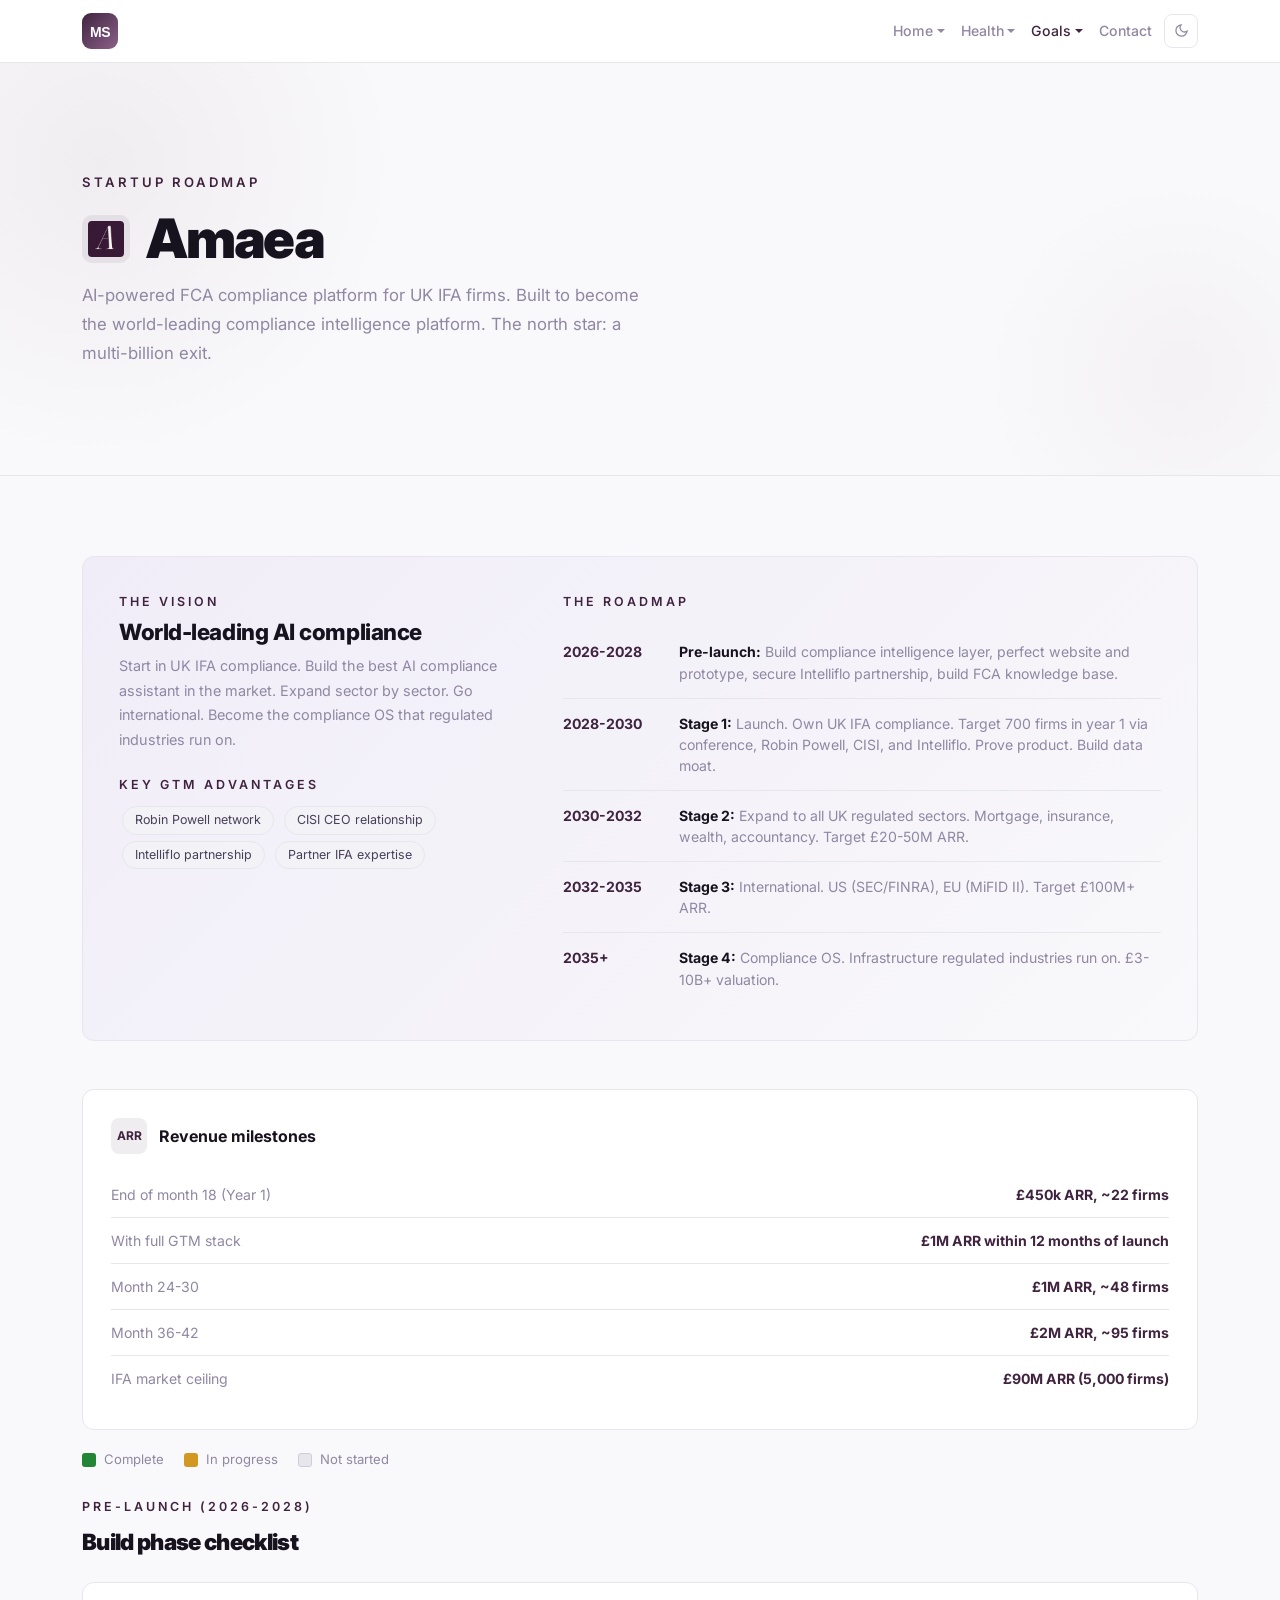
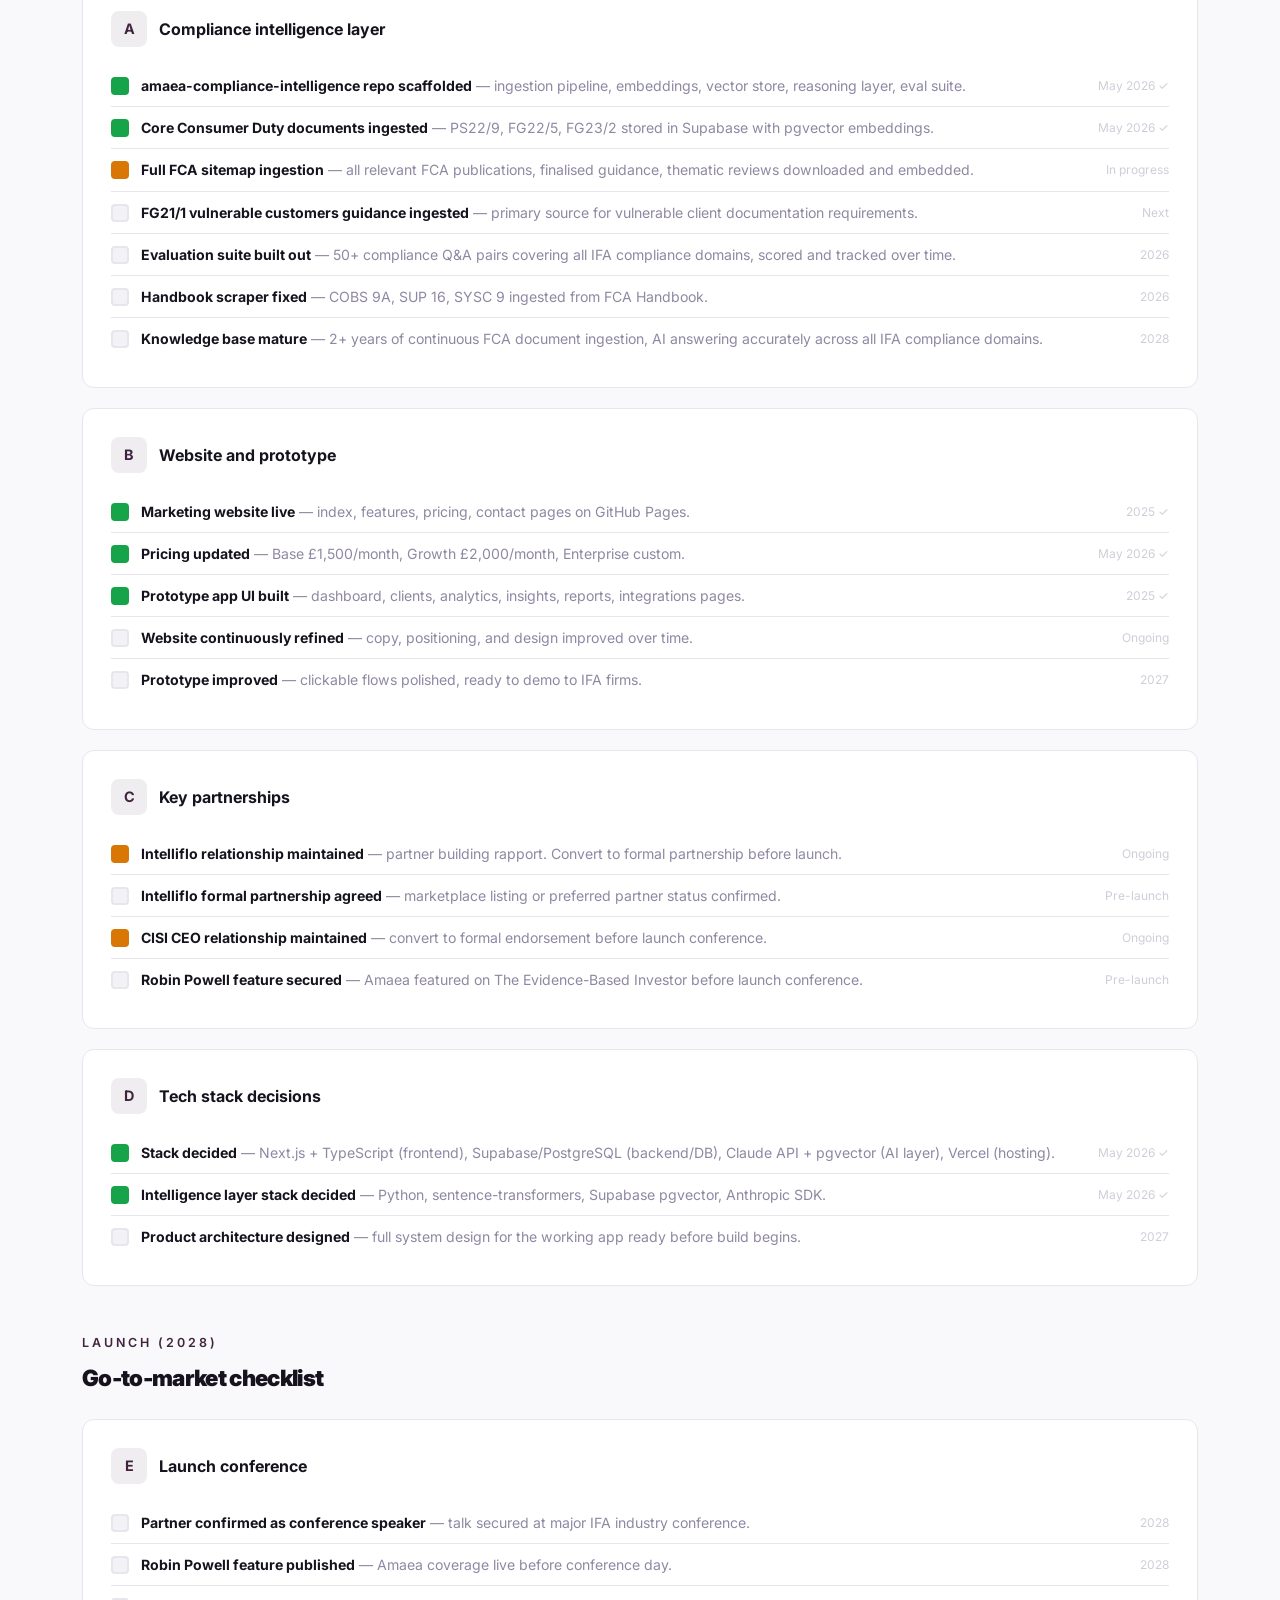
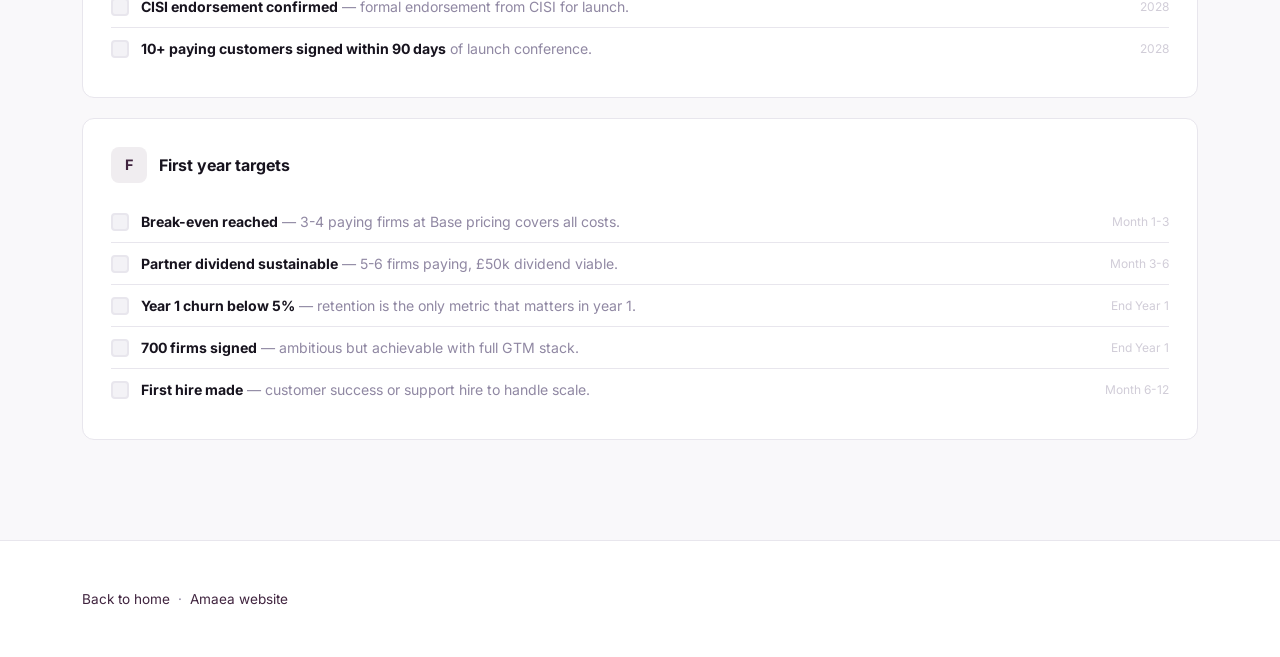
==== commit 101c10a4: "feat: add dark mode with system preference detection - Adds [data-theme="dark"] CSS overrides in sit" ====
--- a/amaea.html
+++ b/amaea.html
@@ -1,4 +1,4 @@
-<!DOCTYPE html>
+﻿<!DOCTYPE html>
 <html lang="en">
 <head>
   <meta charset="UTF-8"/>
@@ -8,6 +8,7 @@
   <link href="https://cdn.jsdelivr.net/npm/bootstrap@5.3.0/dist/css/bootstrap.min.css" rel="stylesheet"/>
   <link href="https://fonts.googleapis.com/css2?family=Inter:wght@300;400;600;700;900&display=swap" rel="stylesheet"/>
   <link href="site.css" rel="stylesheet"/>
+  <script>!function(){var t=localStorage.getItem("theme")||(matchMedia("(prefers-color-scheme:dark)").matches?"dark":"light");document.documentElement.setAttribute("data-theme",t)}()</script>
 </head>
 <body>
 
@@ -49,6 +50,12 @@
         <li class="nav-item">
           <a class="nav-link" href="mailto:milansajiv0@gmail.com">Contact</a>
         </li>
+        <li class="nav-item ms-1 d-flex align-items-center">
+          <button onclick="toggleTheme()" class="theme-btn" aria-label="Toggle dark mode">
+            <svg class="theme-icon-moon" width="15" height="15" fill="none" stroke="currentColor" stroke-width="2" viewBox="0 0 24 24"><path d="M21 12.79A9 9 0 1 1 11.21 3 7 7 0 0 0 21 12.79z"/></svg>
+            <svg class="theme-icon-sun" width="15" height="15" fill="none" stroke="currentColor" stroke-width="2" viewBox="0 0 24 24" style="display:none"><circle cx="12" cy="12" r="5"/><line x1="12" y1="1" x2="12" y2="3"/><line x1="12" y1="21" x2="12" y2="23"/><line x1="4.22" y1="4.22" x2="5.64" y2="5.64"/><line x1="18.36" y1="18.36" x2="19.78" y2="19.78"/><line x1="1" y1="12" x2="3" y2="12"/><line x1="21" y1="12" x2="23" y2="12"/><line x1="4.22" y1="19.78" x2="5.64" y2="18.36"/><line x1="18.36" y1="5.64" x2="19.78" y2="4.22"/></svg>
+          </button>
+        </li>
       </ul>
     </div>
   </div>
--- a/site.css
+++ b/site.css
@@ -503,3 +503,74 @@
 .non-neg-item .dot { width: 8px; height: 8px; border-radius: 50%; background-color: var(--accent); flex-shrink: 0; }
 .non-neg-item span { color: var(--muted); }
 .non-neg-item strong { color: var(--text); }
+
+/* === Dark mode toggle button === */
+.theme-btn {
+  background: none;
+  border: 1px solid var(--border-solid);
+  color: var(--muted);
+  width: 34px;
+  height: 34px;
+  border-radius: 8px;
+  display: flex;
+  align-items: center;
+  justify-content: center;
+  cursor: pointer;
+  transition: color 0.2s, border-color 0.2s, background 0.2s;
+  padding: 0;
+  flex-shrink: 0;
+}
+.theme-btn:hover { color: var(--accent); border-color: var(--accent); background: var(--bg-secondary); }
+
+/* === Dark mode === */
+[data-theme="dark"] {
+  --accent: #a78bfa;
+  --accent-mid: #8b5cf6;
+  --accent-soft: #c4b5d4;
+  --bg: #0d0a14;
+  --bg-card: #16131f;
+  --bg-secondary: #1e1a2e;
+  --bg-inner: #120f1c;
+  --border: rgba(167,139,250,0.12);
+  --border-solid: #2d2040;
+  --text: #f0eafa;
+  --muted: #8b7eaa;
+  --very-muted: #3d3456;
+  --secondary-text: #c4b5d4;
+}
+[data-theme="dark"] .navbar { background-color: rgba(13,10,20,0.92) !important; }
+[data-theme="dark"] .dropdown-menu { background-color: rgba(22,19,31,0.95); box-shadow: 0 8px 32px rgba(0,0,0,0.4), 0 0 0 1px var(--border-solid); }
+[data-theme="dark"] .btn-ghost { background-color: transparent; color: var(--text); }
+[data-theme="dark"] .btn-ghost:hover { background-color: var(--bg-secondary); }
+[data-theme="dark"] .hero::before { background: radial-gradient(circle, rgba(124,58,237,0.18) 0%, transparent 70%); }
+[data-theme="dark"] .hero::after { background: radial-gradient(circle, rgba(167,139,250,0.08) 0%, transparent 70%); }
+[data-theme="dark"] .hero-sub::before { background: radial-gradient(circle, rgba(124,58,237,0.12) 0%, transparent 70%); }
+[data-theme="dark"] .card-dark:hover { border-color: rgba(167,139,250,0.35); box-shadow: 0 8px 32px rgba(124,58,237,0.12); }
+[data-theme="dark"] .agent-card-wrap:hover .agent-card-front { border-color: rgba(167,139,250,0.35); box-shadow: 0 4px 16px rgba(124,58,237,0.12); }
+[data-theme="dark"] .project-card-wrap:hover .project-card-front { border-color: rgba(167,139,250,0.35); box-shadow: 0 4px 16px rgba(124,58,237,0.12); }
+[data-theme="dark"] .agent-icon.blue { background-color: #1c3a5e; }
+[data-theme="dark"] .agent-icon.green { background-color: #1a3a2a; }
+[data-theme="dark"] .agent-icon.purple { background-color: #2d1a4a; }
+[data-theme="dark"] .agent-card-back { background-color: #1e1a2e; }
+[data-theme="dark"] .project-card-back { background-color: #1e1a2e; }
+[data-theme="dark"] .agent-scroll-wrapper::after { background: linear-gradient(to right, transparent, var(--bg-secondary)); }
+[data-theme="dark"] .status-live { background-color: #1a3a2a; color: #3fb950; }
+[data-theme="dark"] .status-progress { background-color: #2d2a1a; color: #d29922; }
+[data-theme="dark"] .status-done { background-color: #1a3a2a; color: #3fb950; }
+[data-theme="dark"] .status-current { background-color: #2d2a1a; color: #d29922; }
+[data-theme="dark"] .imperial-banner { background: linear-gradient(135deg, #1c2a3a 0%, #16131f 100%); }
+[data-theme="dark"] .vision-banner { background: linear-gradient(135deg, #1a0a2e 0%, #16131f 100%); }
+[data-theme="dark"] .program-banner { background: linear-gradient(135deg, #1c2a3a 0%, #16131f 100%); }
+[data-theme="dark"] .rule-card.warning { border-color: #d29922; background-color: #2d2a1a; }
+[data-theme="dark"] .rule-card.warning h4 { color: #d29922; }
+[data-theme="dark"] .tag-gym { background-color: #1a3a2a; color: #3fb950; }
+[data-theme="dark"] .tag-office { background-color: #1c3a5e; color: #60a5fa; }
+[data-theme="dark"] .tag-padel { background-color: #2d1a4a; }
+[data-theme="dark"] .tag-study { background-color: #2d2a1a; color: #d29922; }
+[data-theme="dark"] .priority-tag { background-color: #1a3a2a; color: #3fb950; }
+[data-theme="dark"] .weak-area { border-left-color: #d29922; }
+[data-theme="dark"] .weights-table td:nth-child(2) { color: #3fb950; }
+[data-theme="dark"] .swap-table td:first-child { color: #d29922; }
+[data-theme="dark"] .swap-table td:last-child { color: #3fb950; }
+[data-theme="dark"] .meal-protein { color: #3fb950; }
+[data-theme="dark"] .check-box { background: var(--bg-secondary); border-color: var(--border-solid); }
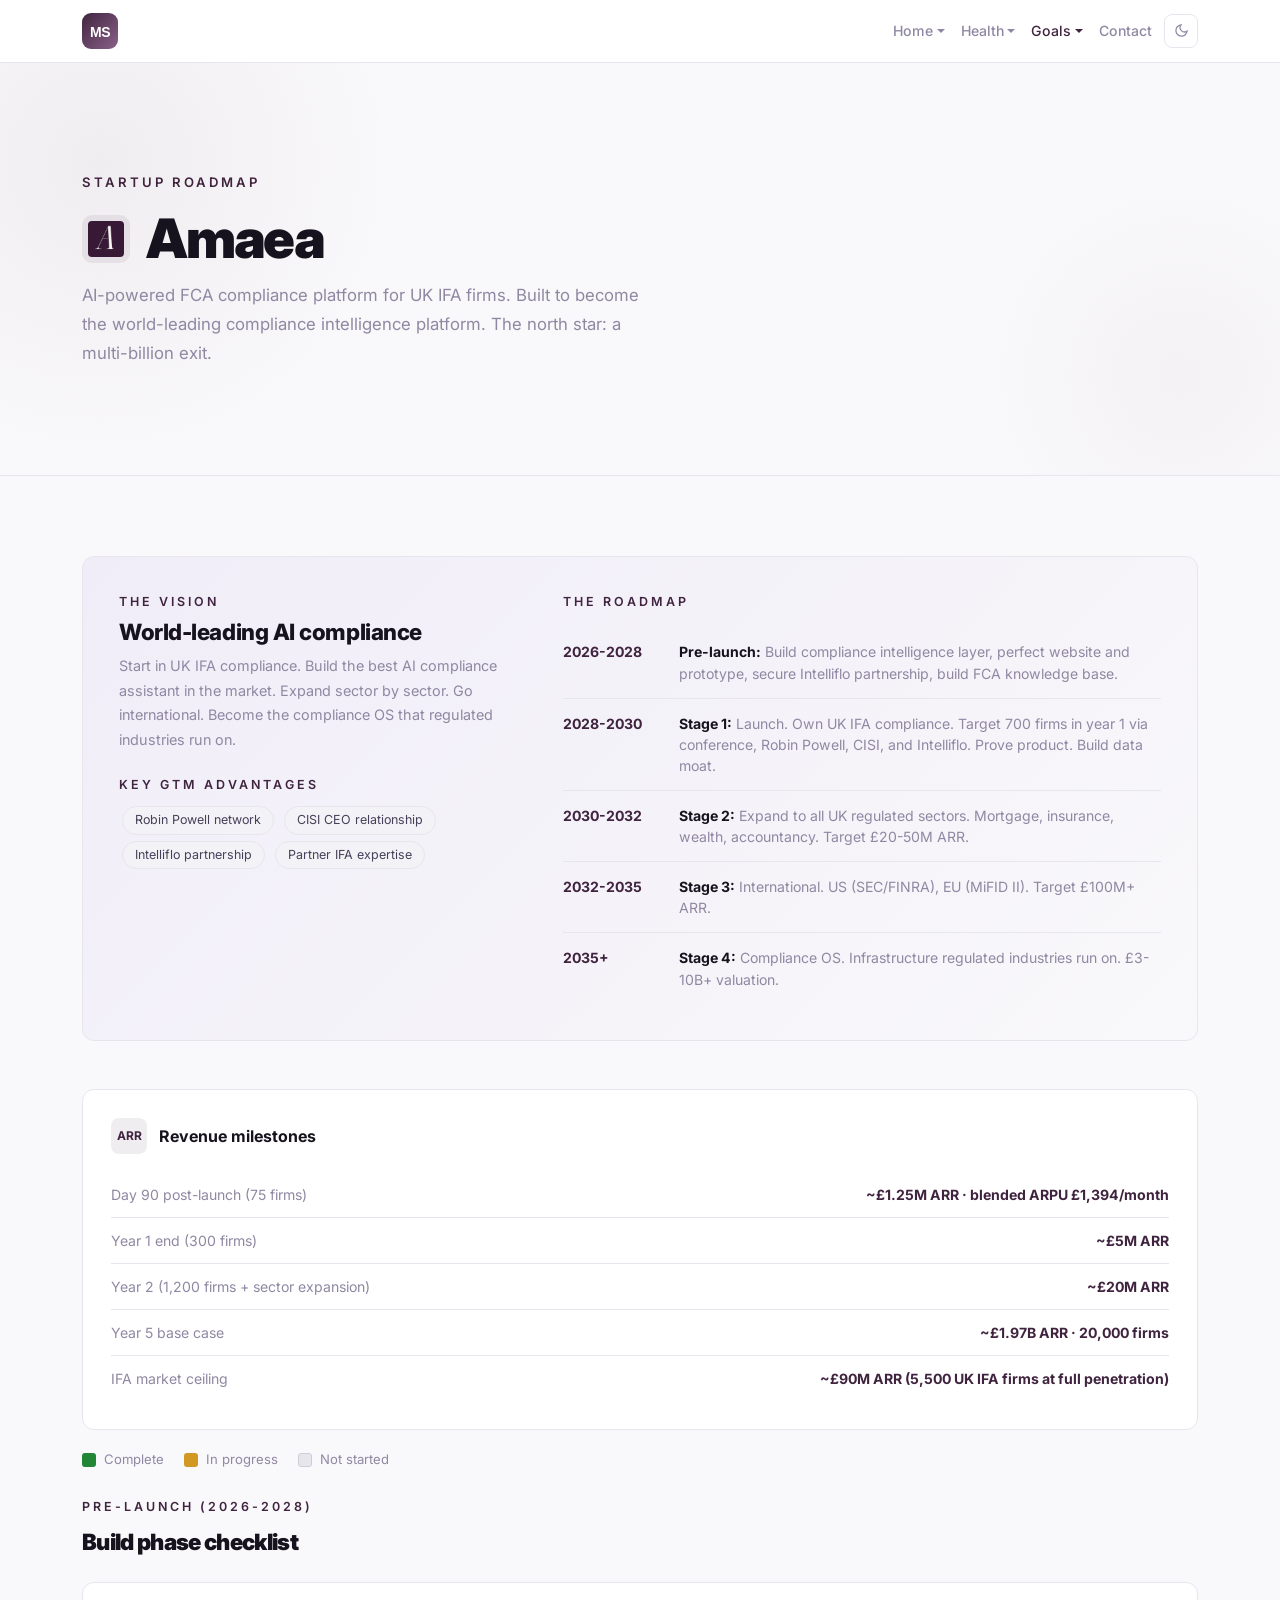
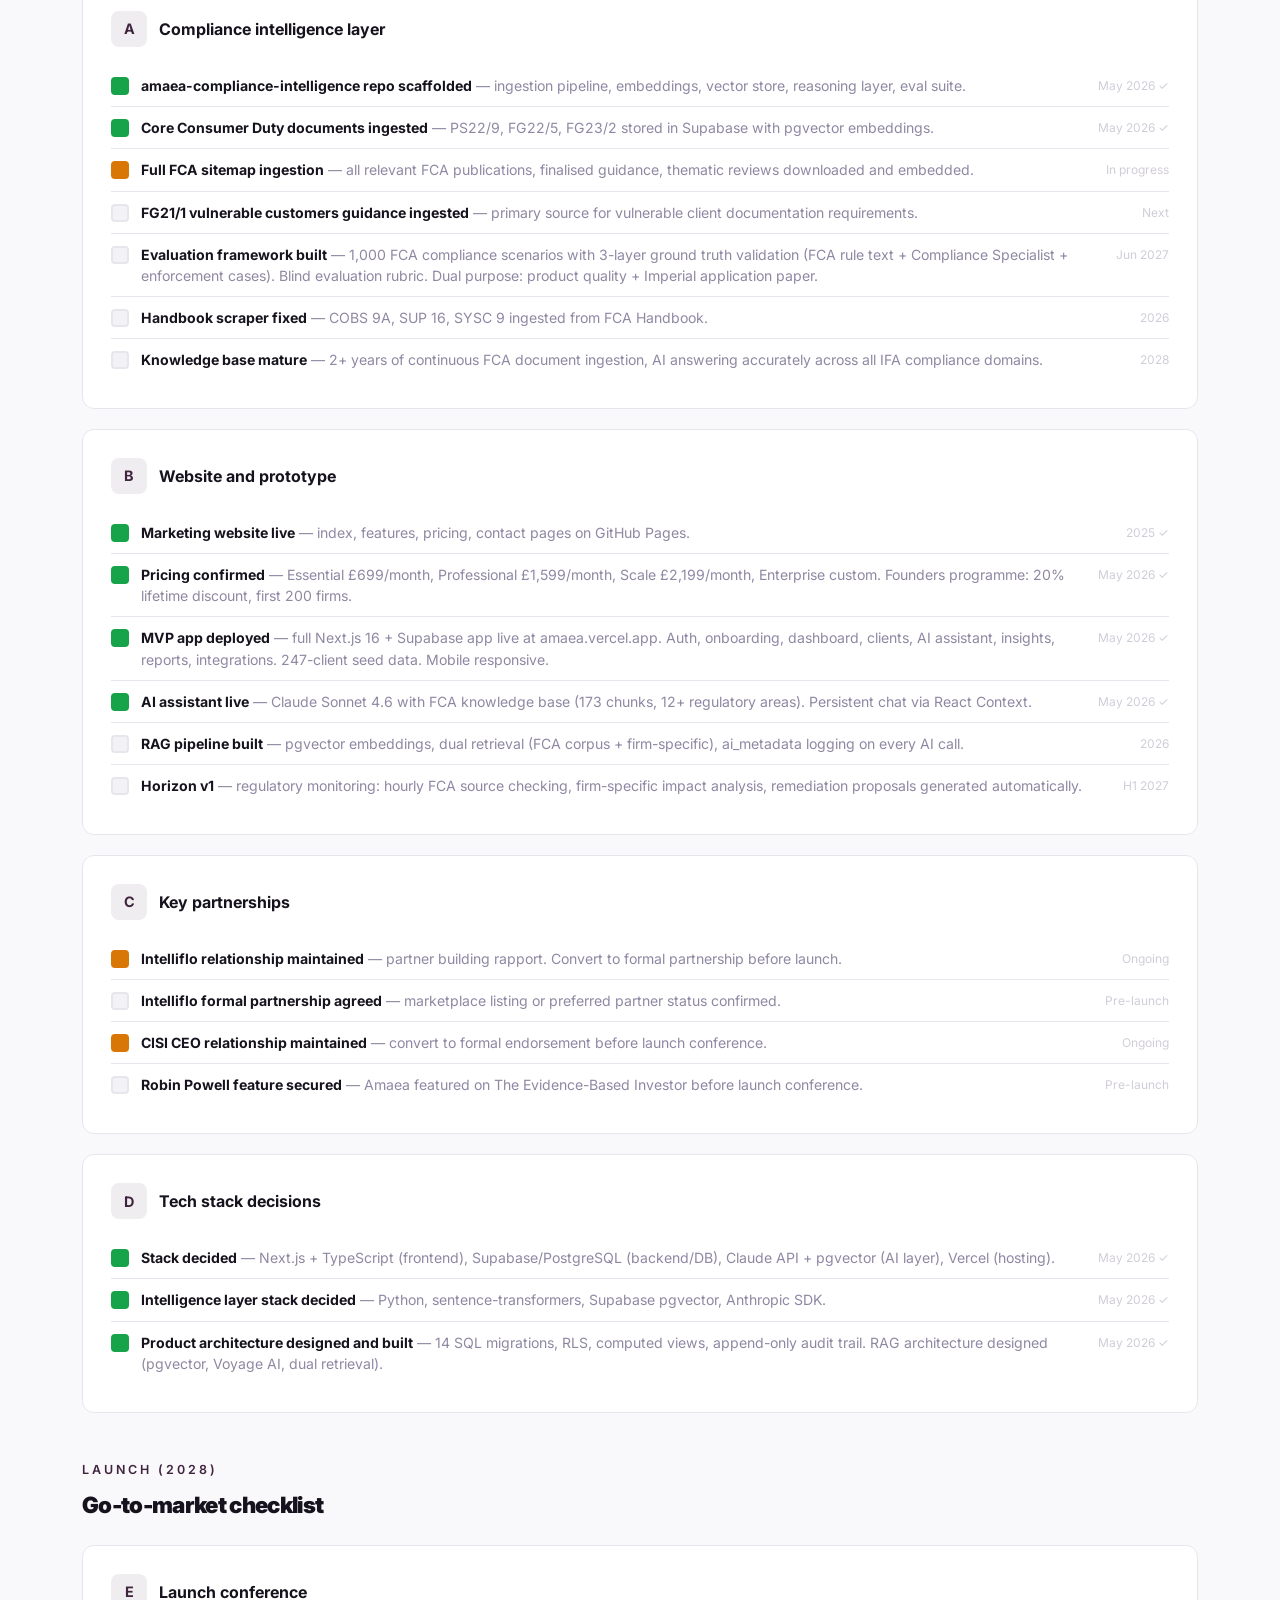
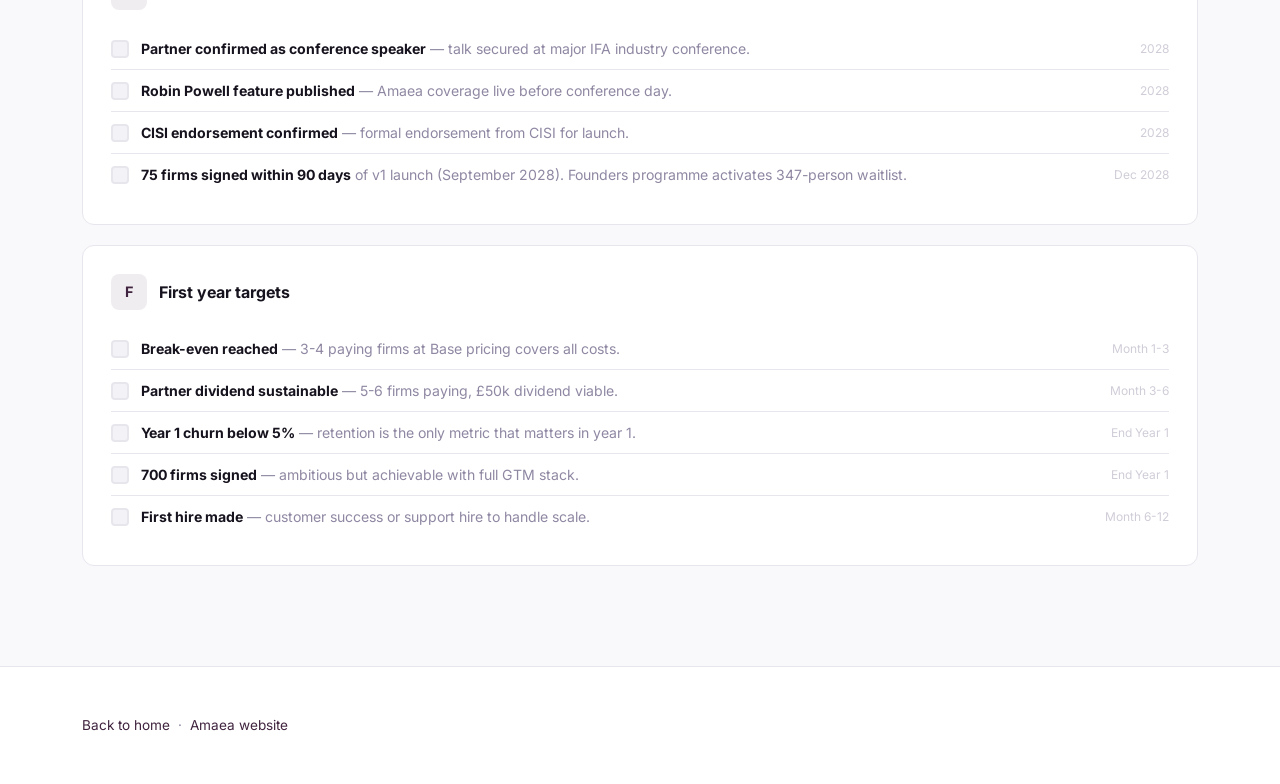
==== commit e995f956: "update: reflect May 2026 strategy decisions across all pages - goals.html: backup programmes updated" ====
--- a/amaea.html
+++ b/amaea.html
@@ -119,11 +119,11 @@
     <!-- Revenue milestones -->
     <div class="checklist-group" style="margin-bottom:20px;">
       <div class="group-header"><div class="group-letter" style="font-size:0.75rem;">ARR</div><div class="group-title">Revenue milestones</div></div>
-      <div class="revenue-row"><div class="revenue-label">End of month 18 (Year 1)</div><div class="revenue-value">£450k ARR, ~22 firms</div></div>
-      <div class="revenue-row"><div class="revenue-label">With full GTM stack</div><div class="revenue-value">£1M ARR within 12 months of launch</div></div>
-      <div class="revenue-row"><div class="revenue-label">Month 24-30</div><div class="revenue-value">£1M ARR, ~48 firms</div></div>
-      <div class="revenue-row"><div class="revenue-label">Month 36-42</div><div class="revenue-value">£2M ARR, ~95 firms</div></div>
-      <div class="revenue-row"><div class="revenue-label">IFA market ceiling</div><div class="revenue-value">£90M ARR (5,000 firms)</div></div>
+      <div class="revenue-row"><div class="revenue-label">Day 90 post-launch (75 firms)</div><div class="revenue-value">~£1.25M ARR · blended ARPU £1,394/month</div></div>
+      <div class="revenue-row"><div class="revenue-label">Year 1 end (300 firms)</div><div class="revenue-value">~£5M ARR</div></div>
+      <div class="revenue-row"><div class="revenue-label">Year 2 (1,200 firms + sector expansion)</div><div class="revenue-value">~£20M ARR</div></div>
+      <div class="revenue-row"><div class="revenue-label">Year 5 base case</div><div class="revenue-value">~£1.97B ARR · 20,000 firms</div></div>
+      <div class="revenue-row"><div class="revenue-label">IFA market ceiling</div><div class="revenue-value">~£90M ARR (5,500 UK IFA firms at full penetration)</div></div>
     </div>
 
     <!-- Legend -->
@@ -143,7 +143,7 @@
       <div class="check-item"><div class="check-box done"></div><div class="check-box done" style="display:none;"></div><div class="check-text"><strong>Core Consumer Duty documents ingested</strong> — PS22/9, FG22/5, FG23/2 stored in Supabase with pgvector embeddings.</div><div class="check-date">May 2026 ✓</div></div>
       <div class="check-item"><div class="check-box progress"></div><div class="check-text"><strong>Full FCA sitemap ingestion</strong> — all relevant FCA publications, finalised guidance, thematic reviews downloaded and embedded.</div><div class="check-date">In progress</div></div>
       <div class="check-item"><div class="check-box"></div><div class="check-text"><strong>FG21/1 vulnerable customers guidance ingested</strong> — primary source for vulnerable client documentation requirements.</div><div class="check-date">Next</div></div>
-      <div class="check-item"><div class="check-box"></div><div class="check-text"><strong>Evaluation suite built out</strong> — 50+ compliance Q&A pairs covering all IFA compliance domains, scored and tracked over time.</div><div class="check-date">2026</div></div>
+      <div class="check-item"><div class="check-box"></div><div class="check-text"><strong>Evaluation framework built</strong> — 1,000 FCA compliance scenarios with 3-layer ground truth validation (FCA rule text + Compliance Specialist + enforcement cases). Blind evaluation rubric. Dual purpose: product quality + Imperial application paper.</div><div class="check-date">Jun 2027</div></div>
       <div class="check-item"><div class="check-box"></div><div class="check-text"><strong>Handbook scraper fixed</strong> — COBS 9A, SUP 16, SYSC 9 ingested from FCA Handbook.</div><div class="check-date">2026</div></div>
       <div class="check-item"><div class="check-box"></div><div class="check-text"><strong>Knowledge base mature</strong> — 2+ years of continuous FCA document ingestion, AI answering accurately across all IFA compliance domains.</div><div class="check-date">2028</div></div>
     </div>
@@ -151,10 +151,11 @@
     <div class="checklist-group">
       <div class="group-header"><div class="group-letter">B</div><div class="group-title">Website and prototype</div></div>
       <div class="check-item"><div class="check-box done"></div><div class="check-text"><strong>Marketing website live</strong> — index, features, pricing, contact pages on GitHub Pages.</div><div class="check-date">2025 ✓</div></div>
-      <div class="check-item"><div class="check-box done"></div><div class="check-text"><strong>Pricing updated</strong> — Base £1,500/month, Growth £2,000/month, Enterprise custom.</div><div class="check-date">May 2026 ✓</div></div>
-      <div class="check-item"><div class="check-box done"></div><div class="check-text"><strong>Prototype app UI built</strong> — dashboard, clients, analytics, insights, reports, integrations pages.</div><div class="check-date">2025 ✓</div></div>
-      <div class="check-item"><div class="check-box"></div><div class="check-text"><strong>Website continuously refined</strong> — copy, positioning, and design improved over time.</div><div class="check-date">Ongoing</div></div>
-      <div class="check-item"><div class="check-box"></div><div class="check-text"><strong>Prototype improved</strong> — clickable flows polished, ready to demo to IFA firms.</div><div class="check-date">2027</div></div>
+      <div class="check-item"><div class="check-box done"></div><div class="check-text"><strong>Pricing confirmed</strong> — Essential £699/month, Professional £1,599/month, Scale £2,199/month, Enterprise custom. Founders programme: 20% lifetime discount, first 200 firms.</div><div class="check-date">May 2026 ✓</div></div>
+      <div class="check-item"><div class="check-box done"></div><div class="check-text"><strong>MVP app deployed</strong> — full Next.js 16 + Supabase app live at amaea.vercel.app. Auth, onboarding, dashboard, clients, AI assistant, insights, reports, integrations. 247-client seed data. Mobile responsive.</div><div class="check-date">May 2026 ✓</div></div>
+      <div class="check-item"><div class="check-box done"></div><div class="check-text"><strong>AI assistant live</strong> — Claude Sonnet 4.6 with FCA knowledge base (173 chunks, 12+ regulatory areas). Persistent chat via React Context.</div><div class="check-date">May 2026 ✓</div></div>
+      <div class="check-item"><div class="check-box"></div><div class="check-text"><strong>RAG pipeline built</strong> — pgvector embeddings, dual retrieval (FCA corpus + firm-specific), ai_metadata logging on every AI call.</div><div class="check-date">2026</div></div>
+      <div class="check-item"><div class="check-box"></div><div class="check-text"><strong>Horizon v1</strong> — regulatory monitoring: hourly FCA source checking, firm-specific impact analysis, remediation proposals generated automatically.</div><div class="check-date">H1 2027</div></div>
     </div>
 
     <div class="checklist-group">
@@ -169,7 +170,7 @@
       <div class="group-header"><div class="group-letter">D</div><div class="group-title">Tech stack decisions</div></div>
       <div class="check-item"><div class="check-box done"></div><div class="check-text"><strong>Stack decided</strong> — Next.js + TypeScript (frontend), Supabase/PostgreSQL (backend/DB), Claude API + pgvector (AI layer), Vercel (hosting).</div><div class="check-date">May 2026 ✓</div></div>
       <div class="check-item"><div class="check-box done"></div><div class="check-text"><strong>Intelligence layer stack decided</strong> — Python, sentence-transformers, Supabase pgvector, Anthropic SDK.</div><div class="check-date">May 2026 ✓</div></div>
-      <div class="check-item"><div class="check-box"></div><div class="check-text"><strong>Product architecture designed</strong> — full system design for the working app ready before build begins.</div><div class="check-date">2027</div></div>
+      <div class="check-item"><div class="check-box done"></div><div class="check-text"><strong>Product architecture designed and built</strong> — 14 SQL migrations, RLS, computed views, append-only audit trail. RAG architecture designed (pgvector, Voyage AI, dual retrieval).</div><div class="check-date">May 2026 ✓</div></div>
     </div>
 
     <!-- Launch checklist -->
@@ -181,7 +182,7 @@
       <div class="check-item"><div class="check-box"></div><div class="check-text"><strong>Partner confirmed as conference speaker</strong> — talk secured at major IFA industry conference.</div><div class="check-date">2028</div></div>
       <div class="check-item"><div class="check-box"></div><div class="check-text"><strong>Robin Powell feature published</strong> — Amaea coverage live before conference day.</div><div class="check-date">2028</div></div>
       <div class="check-item"><div class="check-box"></div><div class="check-text"><strong>CISI endorsement confirmed</strong> — formal endorsement from CISI for launch.</div><div class="check-date">2028</div></div>
-      <div class="check-item"><div class="check-box"></div><div class="check-text"><strong>10+ paying customers signed within 90 days</strong> of launch conference.</div><div class="check-date">2028</div></div>
+      <div class="check-item"><div class="check-box"></div><div class="check-text"><strong>75 firms signed within 90 days</strong> of v1 launch (September 2028). Founders programme activates 347-person waitlist.</div><div class="check-date">Dec 2028</div></div>
     </div>
 
     <div class="checklist-group">
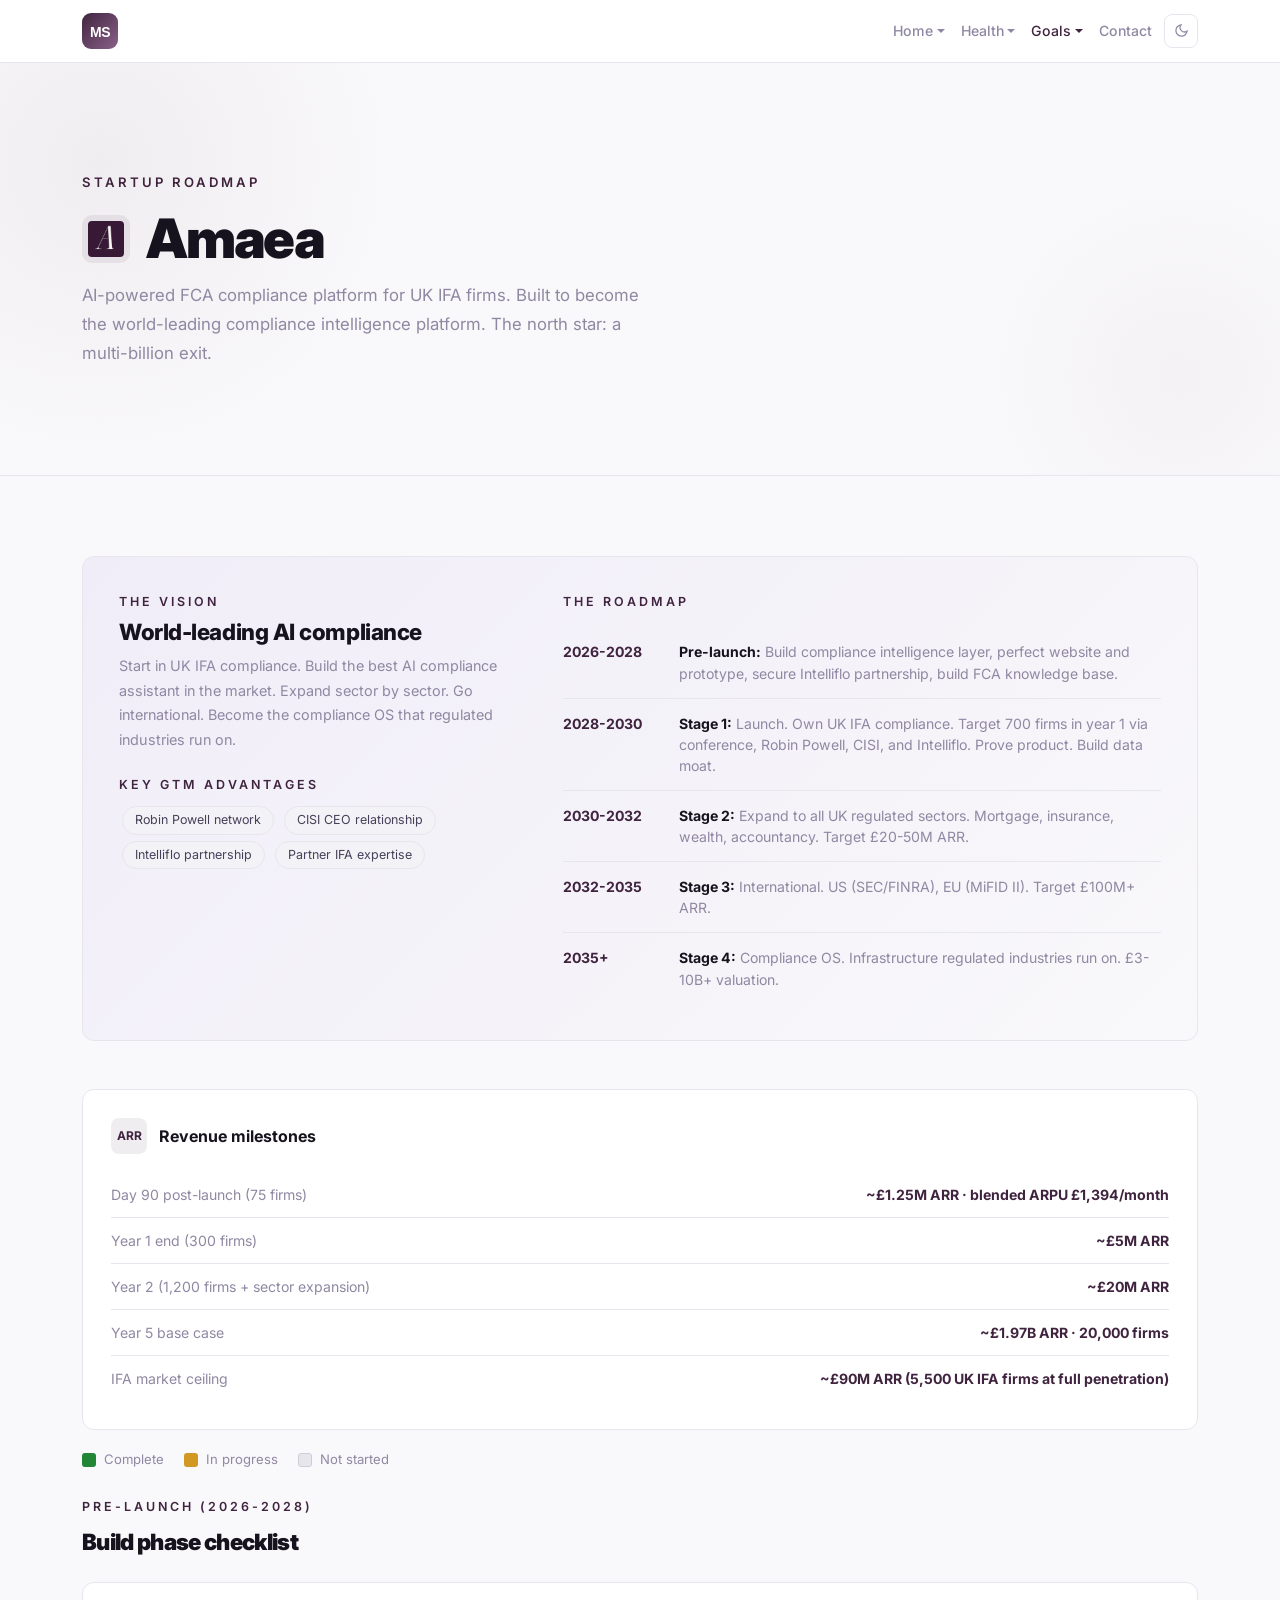
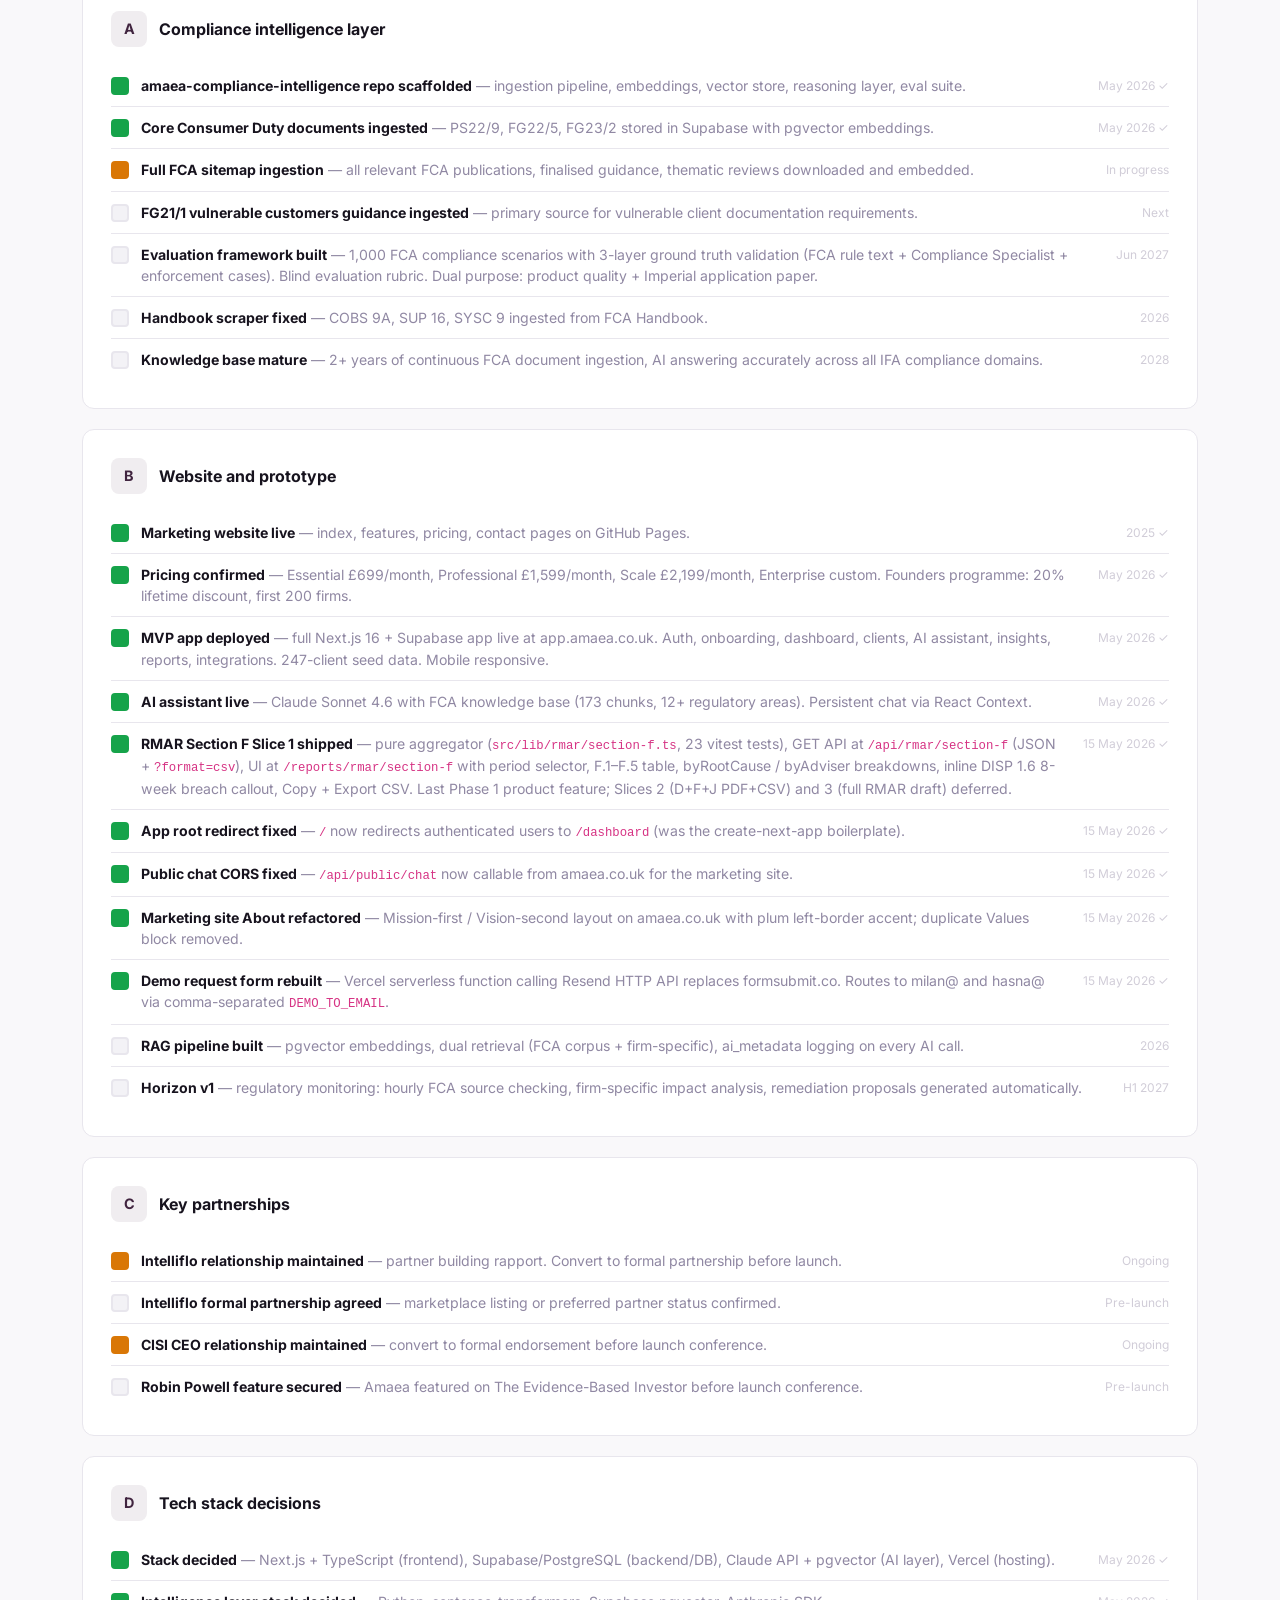
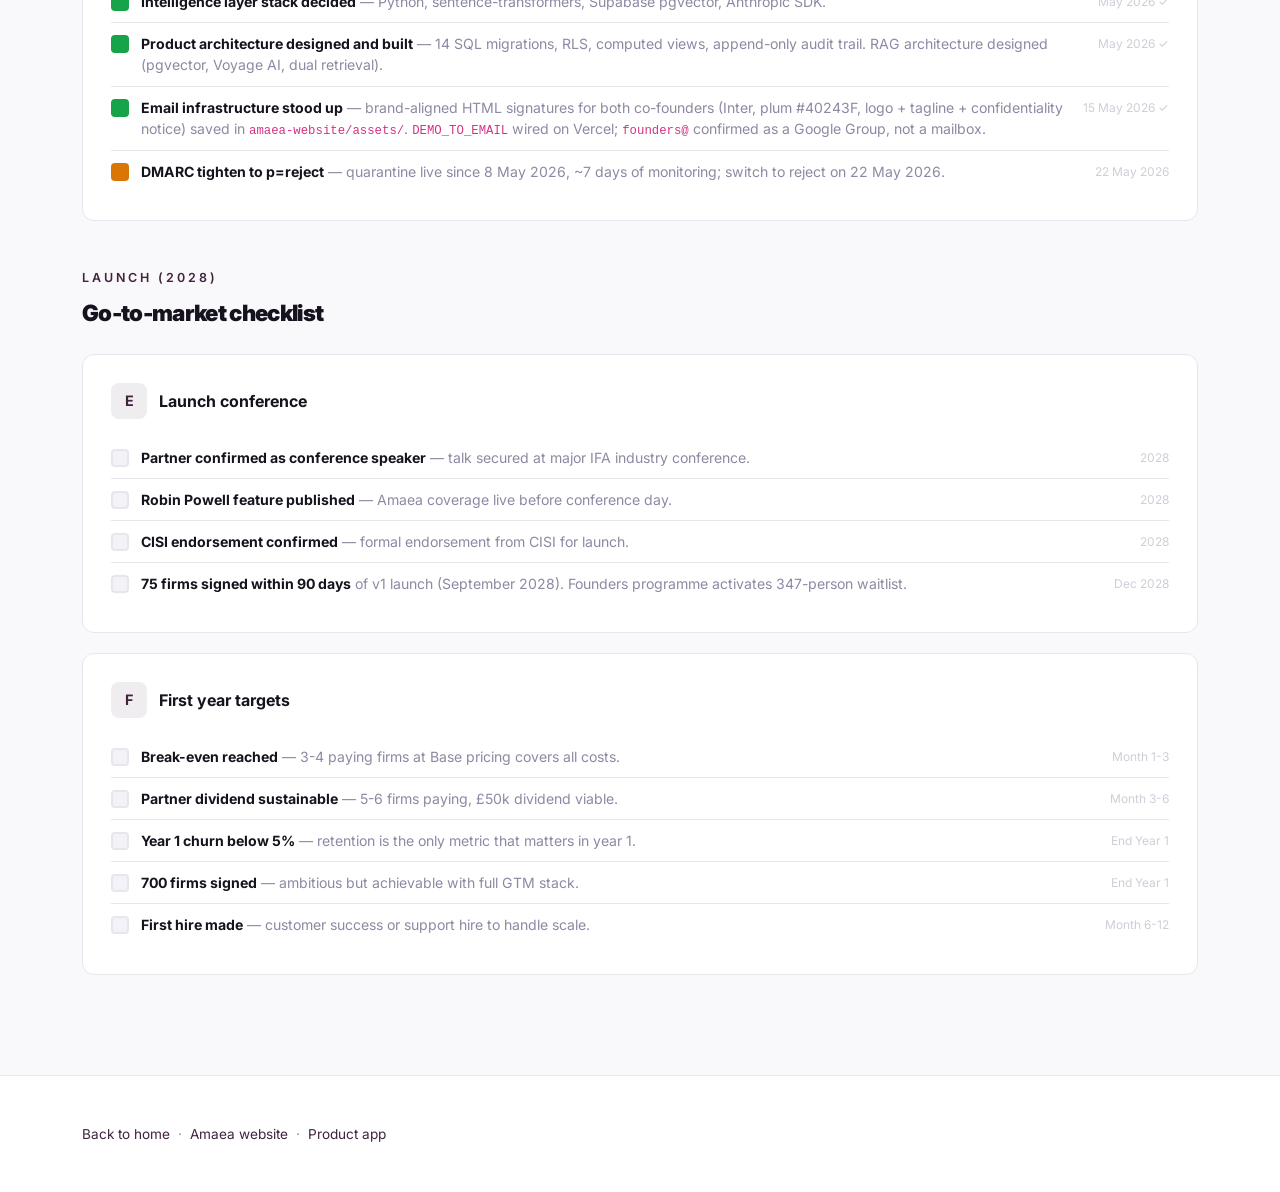
==== commit 52e0c270: "portfolio: reflect 2026-05-15 Amaea milestones Update amaea.html with the RMAR Section F Slice 1 shi" ====
--- a/amaea.html
+++ b/amaea.html
@@ -152,8 +152,13 @@
       <div class="group-header"><div class="group-letter">B</div><div class="group-title">Website and prototype</div></div>
       <div class="check-item"><div class="check-box done"></div><div class="check-text"><strong>Marketing website live</strong> — index, features, pricing, contact pages on GitHub Pages.</div><div class="check-date">2025 ✓</div></div>
       <div class="check-item"><div class="check-box done"></div><div class="check-text"><strong>Pricing confirmed</strong> — Essential £699/month, Professional £1,599/month, Scale £2,199/month, Enterprise custom. Founders programme: 20% lifetime discount, first 200 firms.</div><div class="check-date">May 2026 ✓</div></div>
-      <div class="check-item"><div class="check-box done"></div><div class="check-text"><strong>MVP app deployed</strong> — full Next.js 16 + Supabase app live at amaea.vercel.app. Auth, onboarding, dashboard, clients, AI assistant, insights, reports, integrations. 247-client seed data. Mobile responsive.</div><div class="check-date">May 2026 ✓</div></div>
+      <div class="check-item"><div class="check-box done"></div><div class="check-text"><strong>MVP app deployed</strong> — full Next.js 16 + Supabase app live at app.amaea.co.uk. Auth, onboarding, dashboard, clients, AI assistant, insights, reports, integrations. 247-client seed data. Mobile responsive.</div><div class="check-date">May 2026 ✓</div></div>
       <div class="check-item"><div class="check-box done"></div><div class="check-text"><strong>AI assistant live</strong> — Claude Sonnet 4.6 with FCA knowledge base (173 chunks, 12+ regulatory areas). Persistent chat via React Context.</div><div class="check-date">May 2026 ✓</div></div>
+      <div class="check-item"><div class="check-box done"></div><div class="check-text"><strong>RMAR Section F Slice 1 shipped</strong> — pure aggregator (<code>src/lib/rmar/section-f.ts</code>, 23 vitest tests), GET API at <code>/api/rmar/section-f</code> (JSON + <code>?format=csv</code>), UI at <code>/reports/rmar/section-f</code> with period selector, F.1–F.5 table, byRootCause / byAdviser breakdowns, inline DISP 1.6 8-week breach callout, Copy + Export CSV. Last Phase 1 product feature; Slices 2 (D+F+J PDF+CSV) and 3 (full RMAR draft) deferred.</div><div class="check-date">15 May 2026 ✓</div></div>
+      <div class="check-item"><div class="check-box done"></div><div class="check-text"><strong>App root redirect fixed</strong> — <code>/</code> now redirects authenticated users to <code>/dashboard</code> (was the create-next-app boilerplate).</div><div class="check-date">15 May 2026 ✓</div></div>
+      <div class="check-item"><div class="check-box done"></div><div class="check-text"><strong>Public chat CORS fixed</strong> — <code>/api/public/chat</code> now callable from amaea.co.uk for the marketing site.</div><div class="check-date">15 May 2026 ✓</div></div>
+      <div class="check-item"><div class="check-box done"></div><div class="check-text"><strong>Marketing site About refactored</strong> — Mission-first / Vision-second layout on amaea.co.uk with plum left-border accent; duplicate Values block removed.</div><div class="check-date">15 May 2026 ✓</div></div>
+      <div class="check-item"><div class="check-box done"></div><div class="check-text"><strong>Demo request form rebuilt</strong> — Vercel serverless function calling Resend HTTP API replaces formsubmit.co. Routes to milan@ and hasna@ via comma-separated <code>DEMO_TO_EMAIL</code>.</div><div class="check-date">15 May 2026 ✓</div></div>
       <div class="check-item"><div class="check-box"></div><div class="check-text"><strong>RAG pipeline built</strong> — pgvector embeddings, dual retrieval (FCA corpus + firm-specific), ai_metadata logging on every AI call.</div><div class="check-date">2026</div></div>
       <div class="check-item"><div class="check-box"></div><div class="check-text"><strong>Horizon v1</strong> — regulatory monitoring: hourly FCA source checking, firm-specific impact analysis, remediation proposals generated automatically.</div><div class="check-date">H1 2027</div></div>
     </div>
@@ -171,6 +176,8 @@
       <div class="check-item"><div class="check-box done"></div><div class="check-text"><strong>Stack decided</strong> — Next.js + TypeScript (frontend), Supabase/PostgreSQL (backend/DB), Claude API + pgvector (AI layer), Vercel (hosting).</div><div class="check-date">May 2026 ✓</div></div>
       <div class="check-item"><div class="check-box done"></div><div class="check-text"><strong>Intelligence layer stack decided</strong> — Python, sentence-transformers, Supabase pgvector, Anthropic SDK.</div><div class="check-date">May 2026 ✓</div></div>
       <div class="check-item"><div class="check-box done"></div><div class="check-text"><strong>Product architecture designed and built</strong> — 14 SQL migrations, RLS, computed views, append-only audit trail. RAG architecture designed (pgvector, Voyage AI, dual retrieval).</div><div class="check-date">May 2026 ✓</div></div>
+      <div class="check-item"><div class="check-box done"></div><div class="check-text"><strong>Email infrastructure stood up</strong> — brand-aligned HTML signatures for both co-founders (Inter, plum #40243F, logo + tagline + confidentiality notice) saved in <code>amaea-website/assets/</code>. <code>DEMO_TO_EMAIL</code> wired on Vercel; <code>founders@</code> confirmed as a Google Group, not a mailbox.</div><div class="check-date">15 May 2026 ✓</div></div>
+      <div class="check-item"><div class="check-box progress"></div><div class="check-text"><strong>DMARC tighten to p=reject</strong> — quarantine live since 8 May 2026, ~7 days of monitoring; switch to reject on 22 May 2026.</div><div class="check-date">22 May 2026</div></div>
     </div>
 
     <!-- Launch checklist -->
@@ -199,7 +206,7 @@
 
 <footer>
   <div class="container">
-    <p><a href="index.html">Back to home</a> &nbsp;·&nbsp; <a href="https://amaea0002-dev.github.io/webpage" target="_blank">Amaea website</a></p>
+    <p><a href="index.html">Back to home</a> &nbsp;·&nbsp; <a href="https://amaea.co.uk" target="_blank">Amaea website</a> &nbsp;·&nbsp; <a href="https://app.amaea.co.uk" target="_blank">Product app</a></p>
   </div>
 </footer>
 
